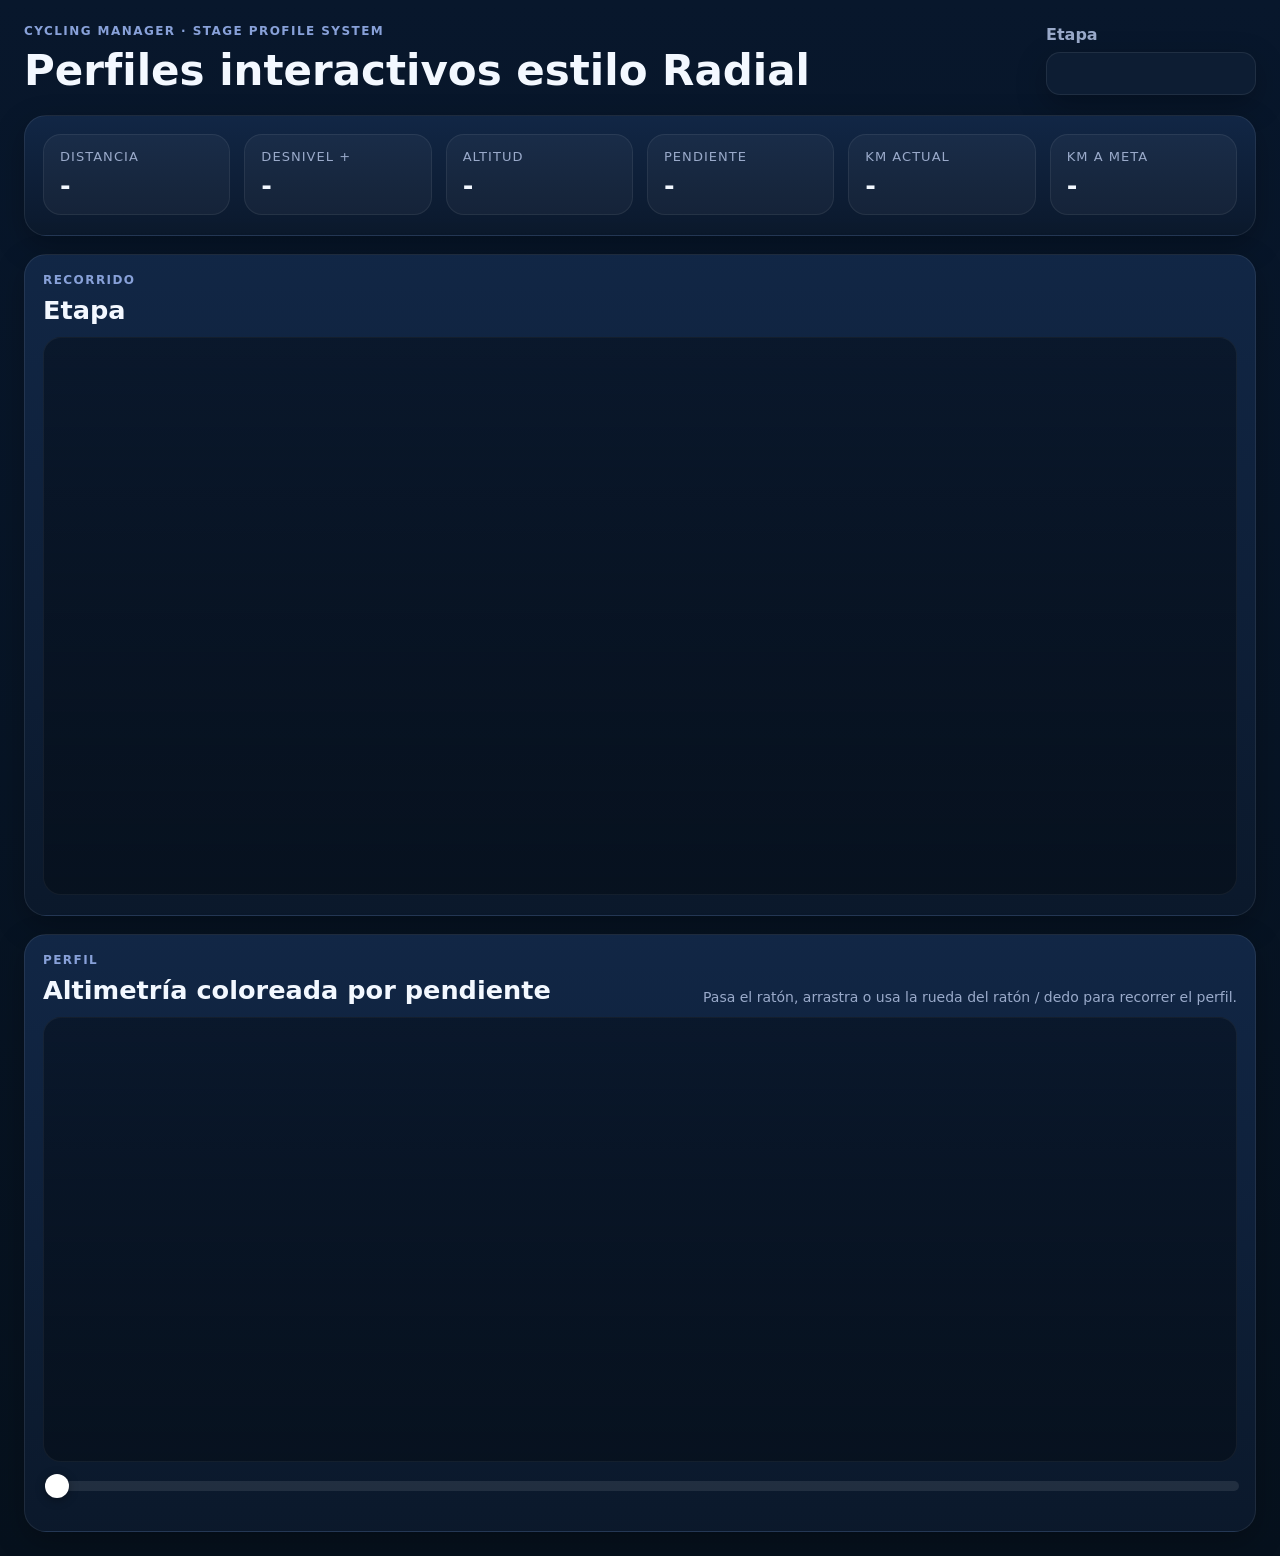
==== index.html @ c72d8c19 "v0.1" ====
<!DOCTYPE html>
<html lang="es">
<head>
  <meta charset="UTF-8" />
  <meta name="viewport" content="width=device-width, initial-scale=1.0" />
  <title>Cycling Stage Profiles</title>
  <link rel="stylesheet" href="./styles.css" />
</head>
<body>
  <div class="app-shell">
    <header class="topbar">
      <div>
        <p class="eyebrow">Cycling Manager · Stage Profile System</p>
        <h1>Perfiles interactivos estilo Radial</h1>
      </div>
      <div class="topbar-controls">
        <label class="field">
          <span>Etapa</span>
          <select id="stageSelect"></select>
        </label>
      </div>
    </header>

    <main class="layout">
      <section class="panel panel-summary">
        <div class="metrics-grid">
          <article class="metric-card">
            <span class="metric-label">Distancia</span>
            <strong id="metricDistance">-</strong>
          </article>
          <article class="metric-card">
            <span class="metric-label">Desnivel +</span>
            <strong id="metricAscent">-</strong>
          </article>
          <article class="metric-card">
            <span class="metric-label">Altitud</span>
            <strong id="metricElevation">-</strong>
          </article>
          <article class="metric-card">
            <span class="metric-label">Pendiente</span>
            <strong id="metricGrade">-</strong>
          </article>
          <article class="metric-card">
            <span class="metric-label">Km actual</span>
            <strong id="metricKm">-</strong>
          </article>
          <article class="metric-card">
            <span class="metric-label">Km a meta</span>
            <strong id="metricToGo">-</strong>
          </article>
        </div>
      </section>

      <section class="panel panel-map">
        <div class="panel-head">
          <div>
            <p class="eyebrow">Recorrido</p>
            <h2 id="routeTitle">Etapa</h2>
          </div>
          <div class="small-note" id="routeSummary"></div>
        </div>
        <canvas id="routeCanvas" width="900" height="420"></canvas>
      </section>

      <section class="panel panel-profile">
        <div class="panel-head">
          <div>
            <p class="eyebrow">Perfil</p>
            <h2>Altimetría coloreada por pendiente</h2>
          </div>
          <div class="small-note">Pasa el ratón, arrastra o usa la rueda del ratón / dedo para recorrer el perfil.</div>
        </div>
        <div class="profile-wrap">
          <canvas id="profileCanvas" width="1400" height="520"></canvas>
          <div id="profileTooltip" class="tooltip hidden"></div>
        </div>
        <div class="scrubber-wrap">
          <input id="distanceSlider" type="range" min="0" max="100" value="0" step="1" />
        </div>
        <div class="legend" id="gradeLegend"></div>
      </section>
    </main>
  </div>

  <script type="module" src="./js/app.js"></script>
</body>
</html>
---- styles.css ----
:root {
  --bg: #071525;
  --panel: #0d1d33;
  --panel-2: #122847;
  --border: rgba(255,255,255,0.08);
  --text: #f3f8ff;
  --muted: #9aaaca;
  --accent: #5d77ff;
  --shadow: 0 10px 30px rgba(0,0,0,0.25);
}

* { box-sizing: border-box; }
html, body { margin: 0; min-height: 100%; background: linear-gradient(180deg, #08172c 0%, #06111d 100%); color: var(--text); font-family: Inter, ui-sans-serif, system-ui, -apple-system, BlinkMacSystemFont, "Segoe UI", sans-serif; }
body { padding: 24px; }

.app-shell { max-width: 1480px; margin: 0 auto; }
.topbar {
  display: flex; align-items: flex-end; justify-content: space-between; gap: 24px; margin-bottom: 20px;
}
.eyebrow { margin: 0 0 8px 0; color: #88a1d9; text-transform: uppercase; letter-spacing: 0.12em; font-size: 12px; font-weight: 700; }
h1, h2 { margin: 0; }
h1 { font-size: clamp(28px, 4vw, 42px); }
h2 { font-size: clamp(20px, 2vw, 26px); }

.field { display: grid; gap: 8px; color: var(--muted); font-weight: 600; }
select {
  appearance: none; border: 1px solid var(--border); background: var(--panel); color: var(--text);
  min-width: 210px; border-radius: 14px; padding: 12px 14px; font-size: 15px; box-shadow: var(--shadow);
}

.layout { display: grid; gap: 18px; }
.panel {
  background: linear-gradient(180deg, rgba(18,40,71,0.96), rgba(11,25,44,0.98));
  border: 1px solid var(--border); border-radius: 22px; padding: 18px 18px 20px; box-shadow: var(--shadow);
}
.panel-head { display: flex; justify-content: space-between; align-items: flex-end; gap: 16px; margin-bottom: 12px; }
.small-note { color: var(--muted); font-size: 14px; }

.metrics-grid {
  display: grid; gap: 14px; grid-template-columns: repeat(6, minmax(0, 1fr));
}
.metric-card {
  background: rgba(255,255,255,0.04); border: 1px solid rgba(255,255,255,0.07); border-radius: 18px;
  padding: 14px 16px; display: grid; gap: 6px;
}
.metric-label { color: var(--muted); font-size: 13px; text-transform: uppercase; letter-spacing: 0.08em; }
.metric-card strong { font-size: clamp(22px, 2vw, 28px); }

.panel-map canvas, .panel-profile canvas {
  width: 100%; display: block; border-radius: 18px; background: linear-gradient(180deg, rgba(5,14,26,0.55), rgba(7,17,30,0.88));
  border: 1px solid rgba(255,255,255,0.05);
}
.profile-wrap { position: relative; }
.tooltip {
  position: absolute; pointer-events: none; min-width: 170px; max-width: 220px; padding: 10px 12px;
  background: rgba(3,10,18,0.92); color: white; border: 1px solid rgba(255,255,255,0.1); border-radius: 12px;
  box-shadow: 0 8px 20px rgba(0,0,0,0.25); font-size: 13px; line-height: 1.45;
  transform: translate(14px, -110%);
}
.tooltip.hidden { display: none; }
.tooltip .row { display: flex; justify-content: space-between; gap: 16px; }
.tooltip strong { font-size: 14px; }

.scrubber-wrap { padding-top: 14px; }
input[type="range"] {
  width: 100%; appearance: none; height: 10px; background: rgba(255,255,255,0.09); border-radius: 999px; outline: none;
}
input[type="range"]::-webkit-slider-thumb {
  appearance: none; width: 24px; height: 24px; border-radius: 50%; background: #ffffff; box-shadow: 0 2px 10px rgba(0,0,0,0.35); cursor: pointer;
}
input[type="range"]::-moz-range-thumb {
  width: 24px; height: 24px; border-radius: 50%; background: #ffffff; border: none; box-shadow: 0 2px 10px rgba(0,0,0,0.35); cursor: pointer;
}
.legend { display: flex; flex-wrap: wrap; gap: 10px; margin-top: 16px; }
.legend-item {
  display: inline-flex; align-items: center; gap: 8px; padding: 7px 10px; border-radius: 999px; background: rgba(255,255,255,0.04); border: 1px solid rgba(255,255,255,0.06);
  color: var(--muted); font-size: 13px;
}
.legend-swatch { width: 16px; height: 16px; border-radius: 999px; }

@media (max-width: 1100px) {
  .metrics-grid { grid-template-columns: repeat(3, minmax(0, 1fr)); }
}
@media (max-width: 780px) {
  body { padding: 12px; }
  .topbar, .panel-head { flex-direction: column; align-items: flex-start; }
  .metrics-grid { grid-template-columns: repeat(2, minmax(0, 1fr)); }
}
@media (max-width: 520px) {
  .metrics-grid { grid-template-columns: 1fr; }
}
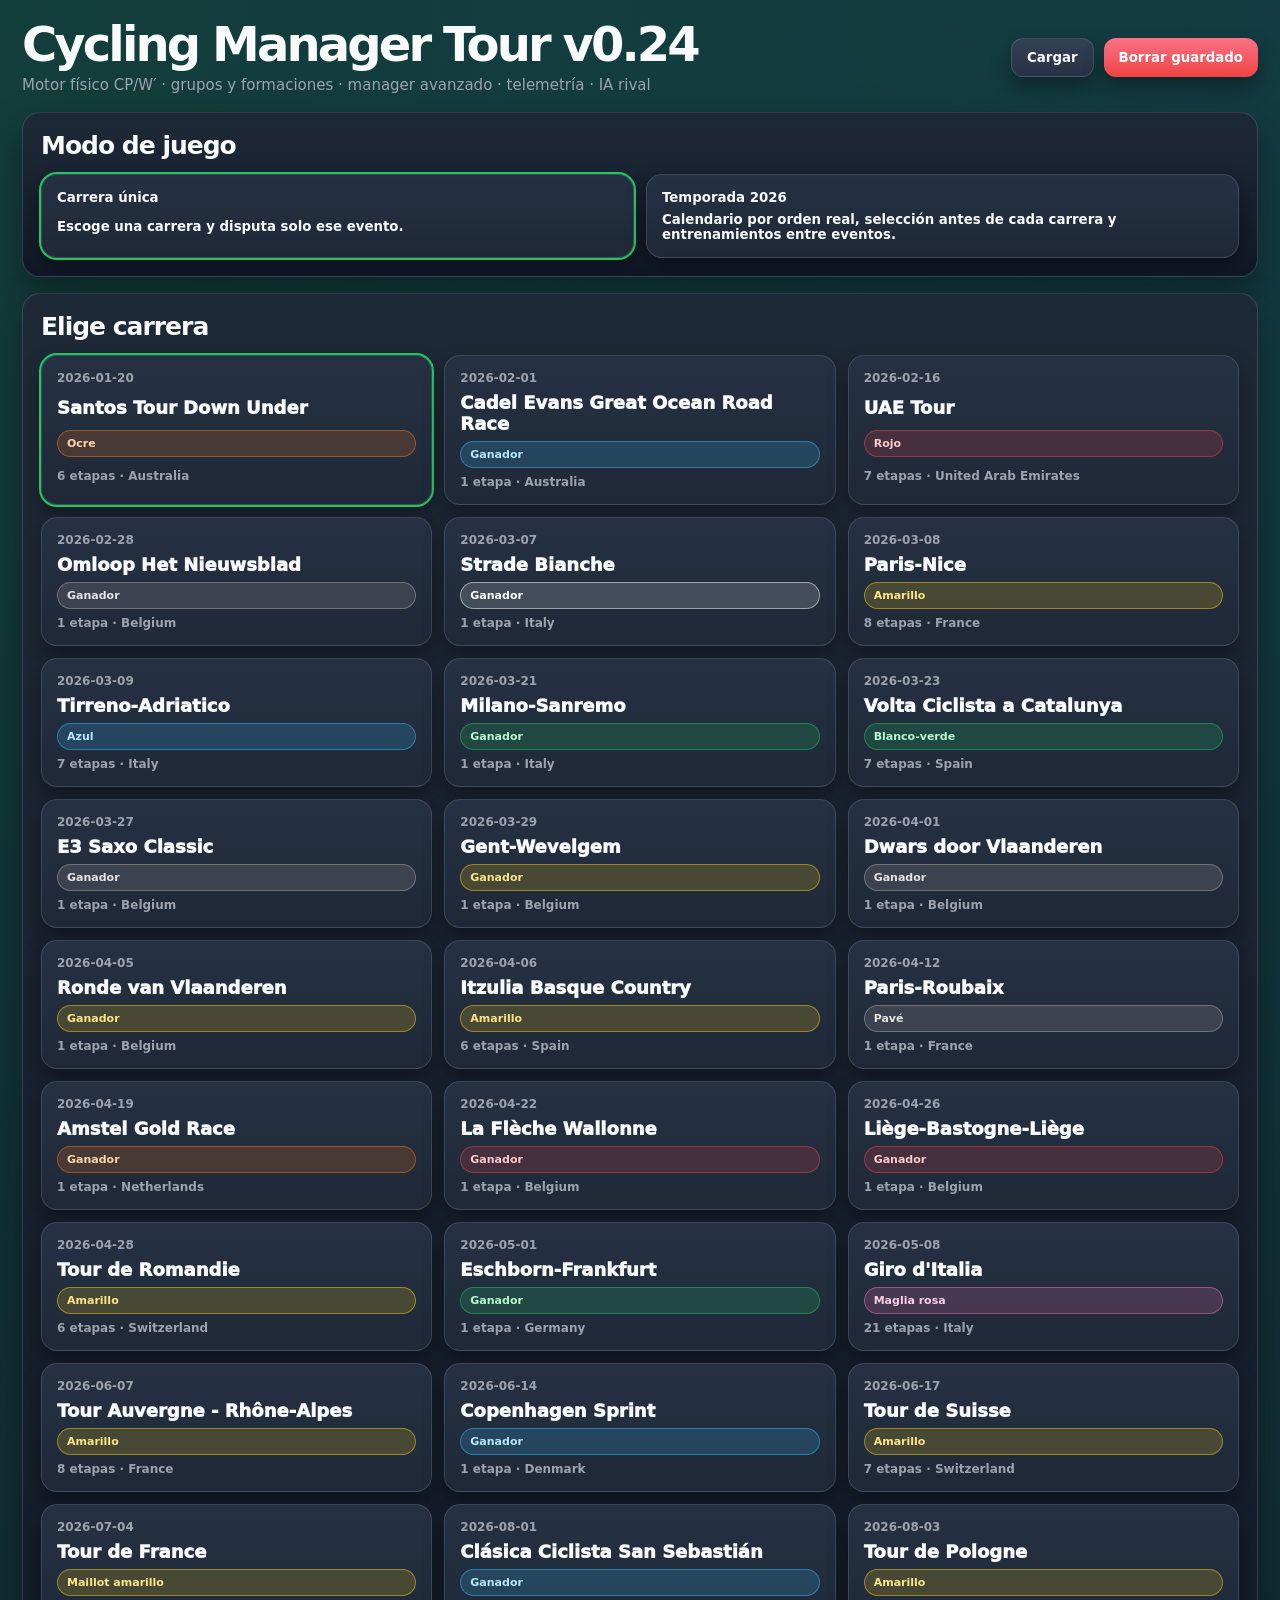
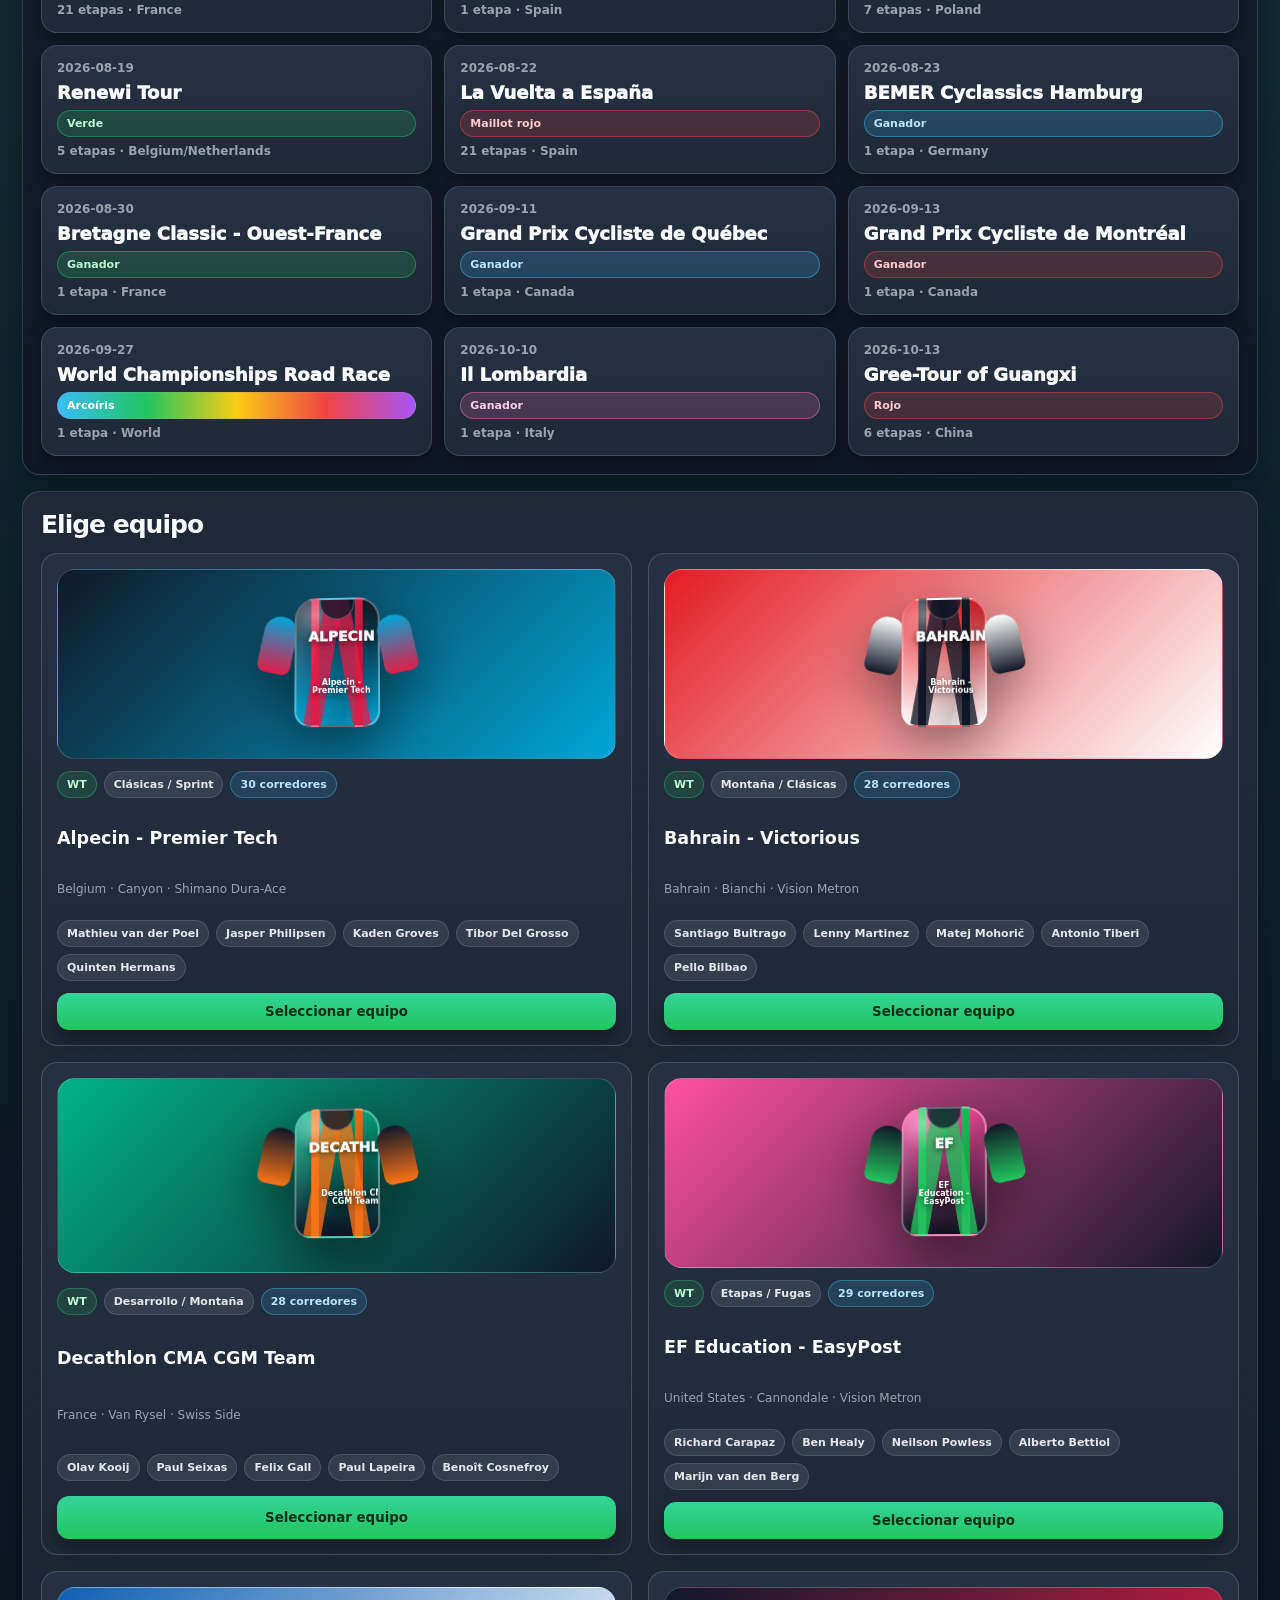
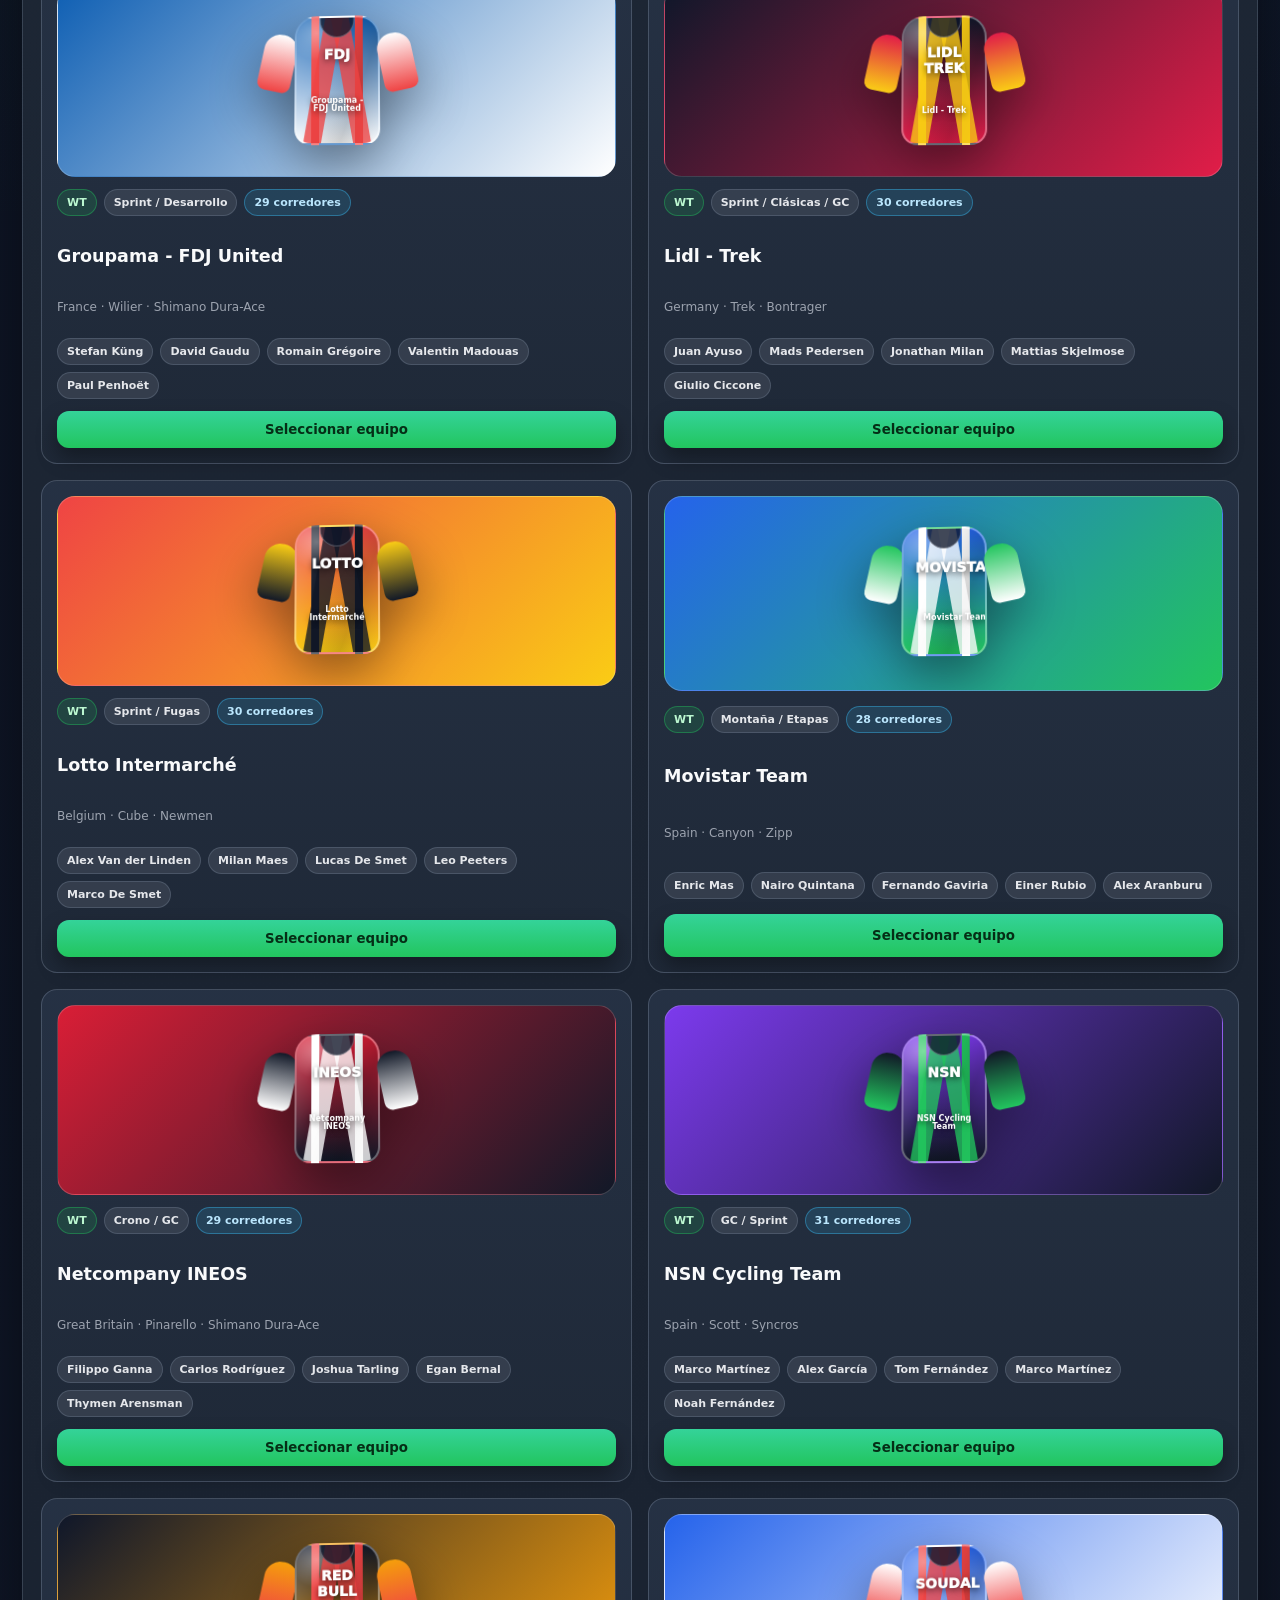
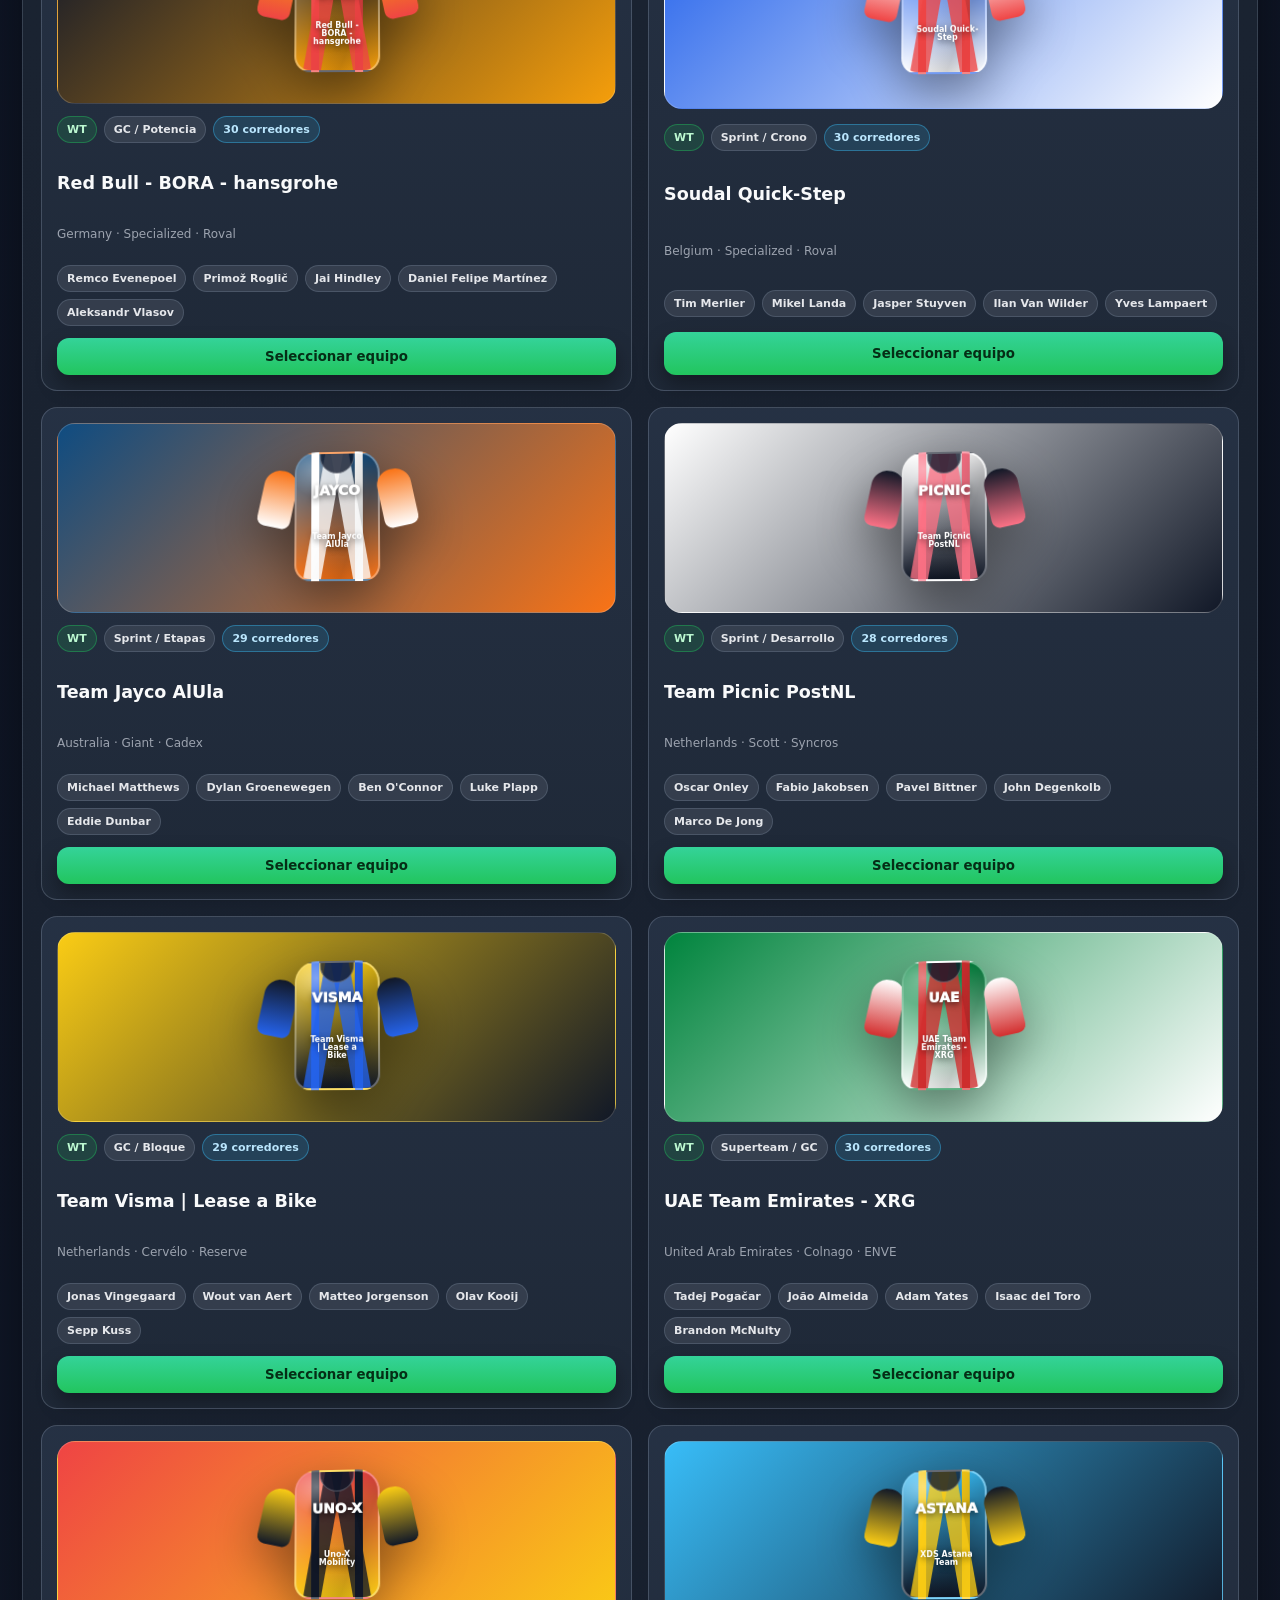
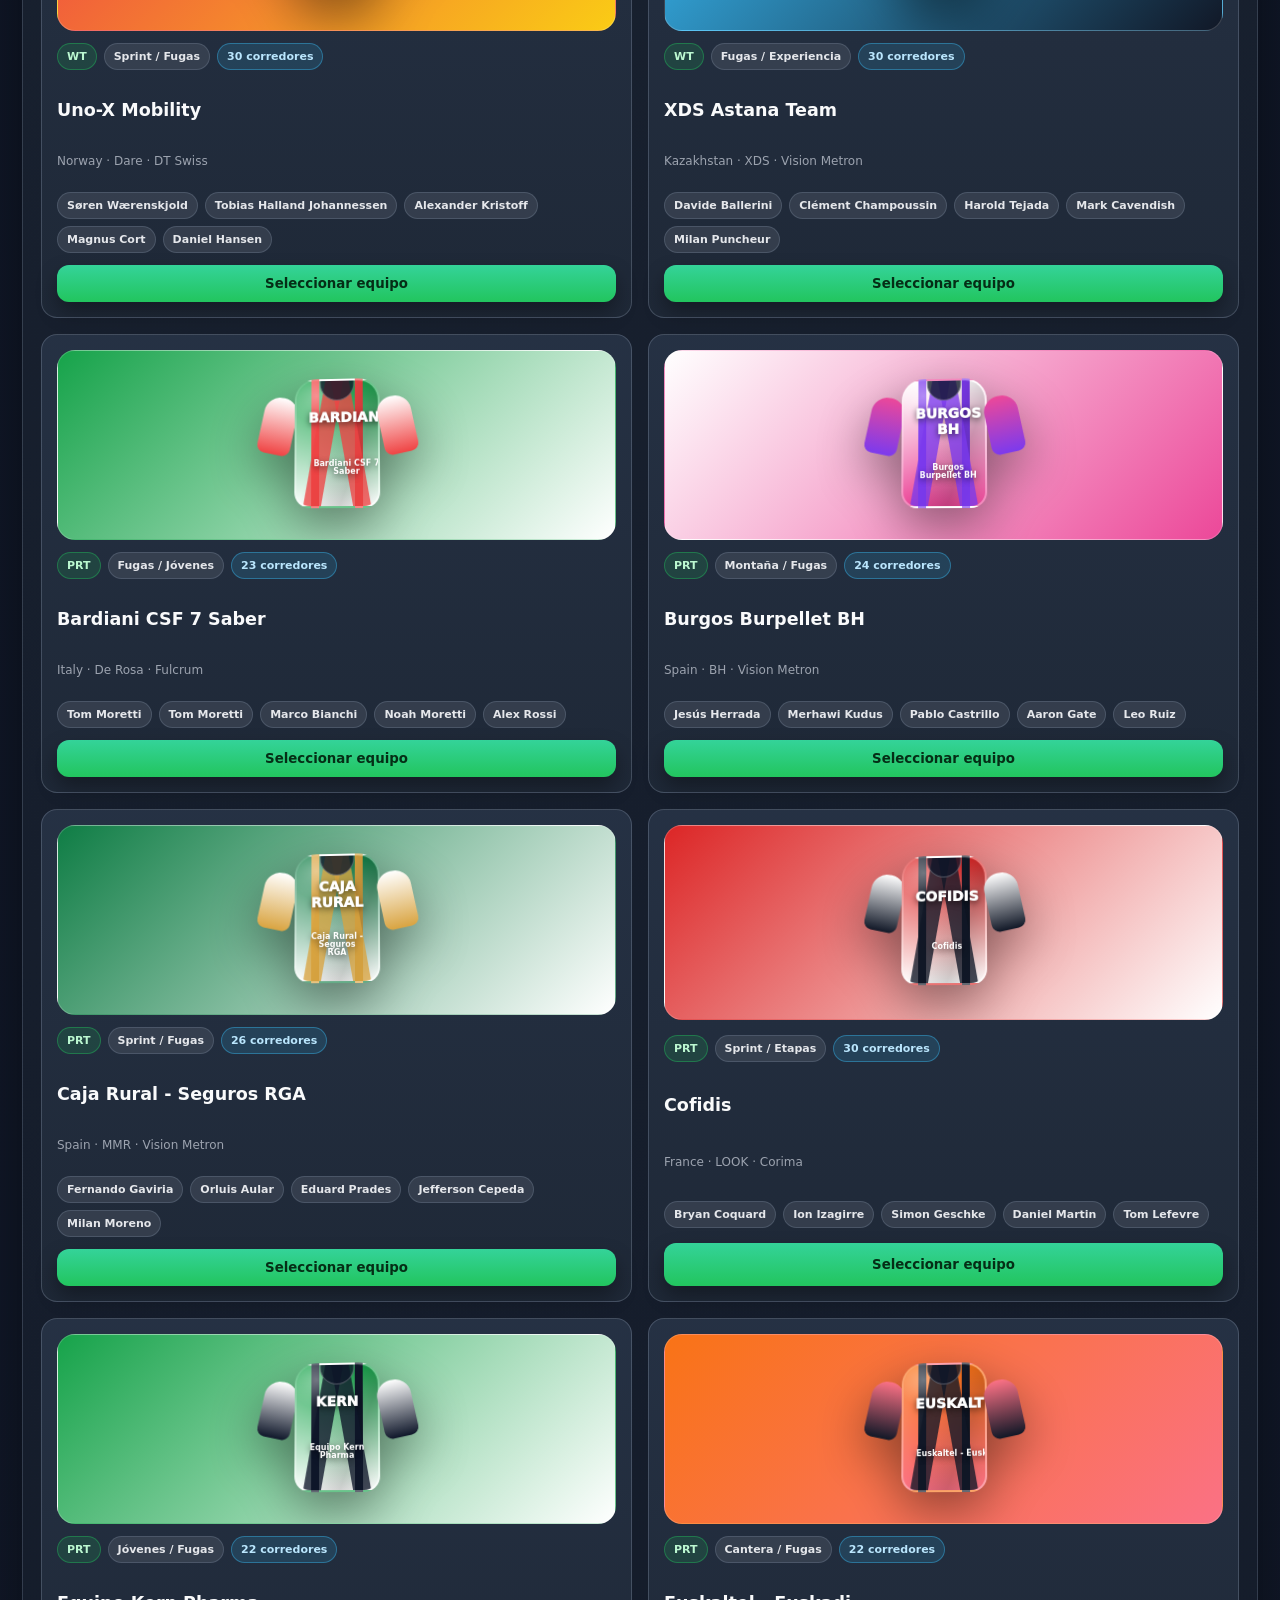
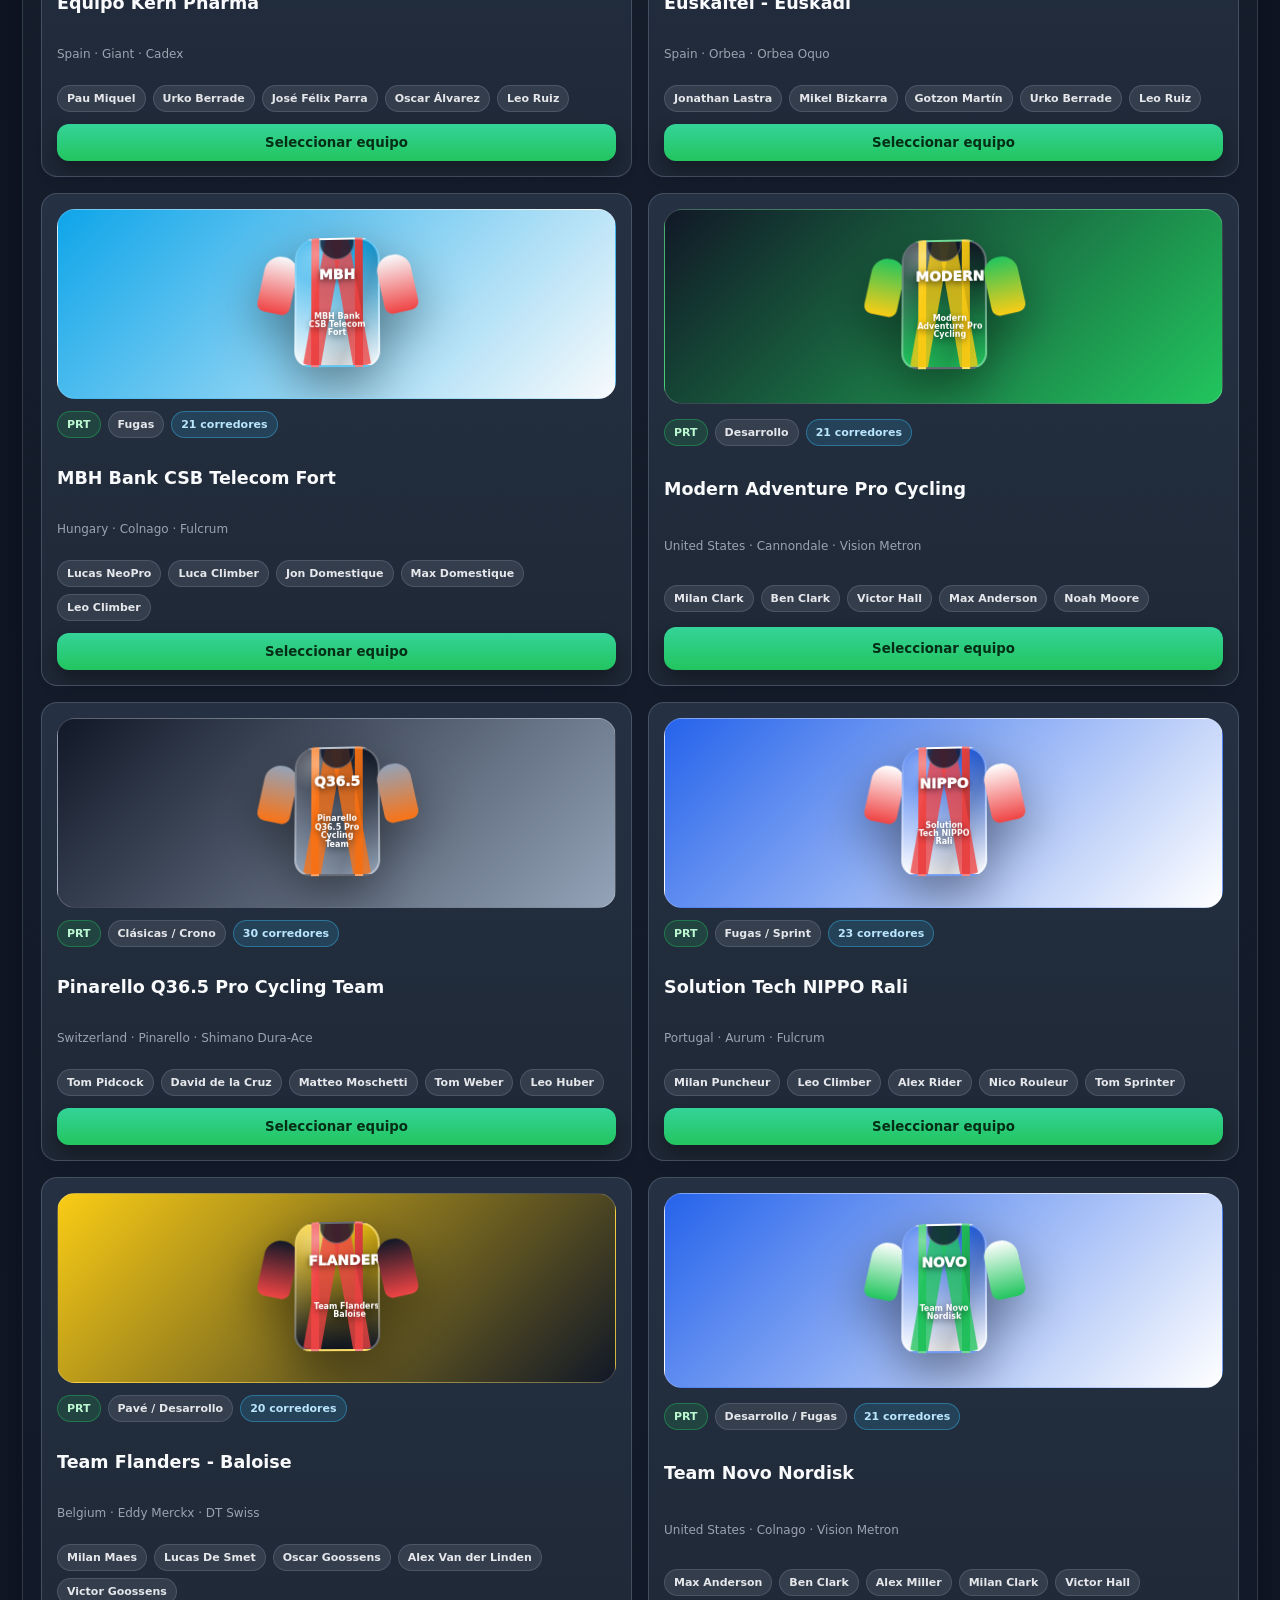
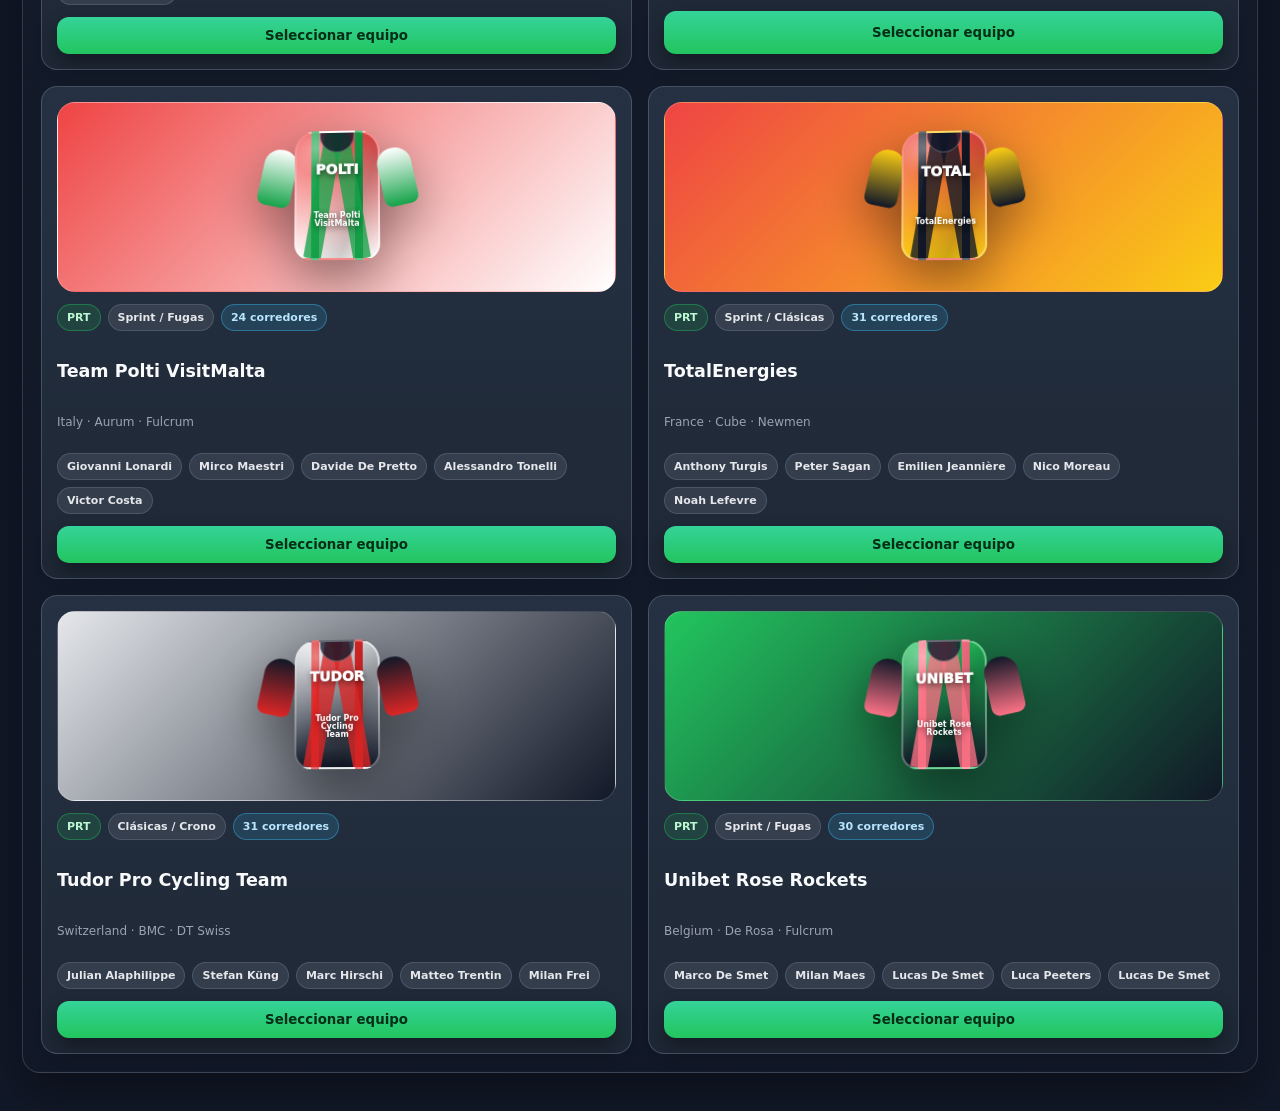
==== commit 065a3f96: "v.024" ====
--- a/index.html
+++ b/index.html
@@ -3,85 +3,26 @@
 <head>
   <meta charset="UTF-8" />
   <meta name="viewport" content="width=device-width, initial-scale=1.0" />
-  <title>Cycling Stage Profiles</title>
-  <link rel="stylesheet" href="./styles.css" />
+  <meta name="theme-color" content="#0b1120" />
+  <title>Cycling Manager Tour v0.24 · GPX Real</title>
+  <link rel="stylesheet" href="styles.css" />
+  <link rel="stylesheet" href="v024.css" />
+  <link rel="stylesheet" href="gpx.css" />
 </head>
 <body>
-  <div class="app-shell">
-    <header class="topbar">
-      <div>
-        <p class="eyebrow">Cycling Manager · Stage Profile System</p>
-        <h1>Perfiles interactivos estilo Radial</h1>
-      </div>
-      <div class="topbar-controls">
-        <label class="field">
-          <span>Etapa</span>
-          <select id="stageSelect"></select>
-        </label>
-      </div>
-    </header>
+  <div id="app"></div>
 
-    <main class="layout">
-      <section class="panel panel-summary">
-        <div class="metrics-grid">
-          <article class="metric-card">
-            <span class="metric-label">Distancia</span>
-            <strong id="metricDistance">-</strong>
-          </article>
-          <article class="metric-card">
-            <span class="metric-label">Desnivel +</span>
-            <strong id="metricAscent">-</strong>
-          </article>
-          <article class="metric-card">
-            <span class="metric-label">Altitud</span>
-            <strong id="metricElevation">-</strong>
-          </article>
-          <article class="metric-card">
-            <span class="metric-label">Pendiente</span>
-            <strong id="metricGrade">-</strong>
-          </article>
-          <article class="metric-card">
-            <span class="metric-label">Km actual</span>
-            <strong id="metricKm">-</strong>
-          </article>
-          <article class="metric-card">
-            <span class="metric-label">Km a meta</span>
-            <strong id="metricToGo">-</strong>
-          </article>
-        </div>
-      </section>
+  <script src="data.js"></script>
+  <script src="v024-data.js"></script>
 
-      <section class="panel panel-map">
-        <div class="panel-head">
-          <div>
-            <p class="eyebrow">Recorrido</p>
-            <h2 id="routeTitle">Etapa</h2>
-          </div>
-          <div class="small-note" id="routeSummary"></div>
-        </div>
-        <canvas id="routeCanvas" width="900" height="420"></canvas>
-      </section>
+  <!-- GPX data and route/elevation engine must load before game.js -->
+  <script src="gpx-stage-data.js"></script>
+  <script src="gpx-engine.js"></script>
 
-      <section class="panel panel-profile">
-        <div class="panel-head">
-          <div>
-            <p class="eyebrow">Perfil</p>
-            <h2>Altimetría coloreada por pendiente</h2>
-          </div>
-          <div class="small-note">Pasa el ratón, arrastra o usa la rueda del ratón / dedo para recorrer el perfil.</div>
-        </div>
-        <div class="profile-wrap">
-          <canvas id="profileCanvas" width="1400" height="520"></canvas>
-          <div id="profileTooltip" class="tooltip hidden"></div>
-        </div>
-        <div class="scrubber-wrap">
-          <input id="distanceSlider" type="range" min="0" max="100" value="0" step="1" />
-        </div>
-        <div class="legend" id="gradeLegend"></div>
-      </section>
-    </main>
-  </div>
+  <script src="game.js"></script>
+  <script src="v024-expansion.js"></script>
 
-  <script type="module" src="./js/app.js"></script>
+  <!-- Runtime hooks: 250 m physics + interactive profile/route -->
+  <script src="gpx-integration.js"></script>
 </body>
 </html>
--- a/styles.css
+++ b/styles.css
@@ -1,91 +1,23 @@
-:root {
-  --bg: #071525;
-  --panel: #0d1d33;
-  --panel-2: #122847;
-  --border: rgba(255,255,255,0.08);
-  --text: #f3f8ff;
-  --muted: #9aaaca;
-  --accent: #5d77ff;
-  --shadow: 0 10px 30px rgba(0,0,0,0.25);
-}
+/* ============================================================
+   CYCLING MANAGER TOUR v0.19
+   styles.css
+   ============================================================ */
+:root{--bg:#0b1120;--panel:#1f2937;--panel2:#263244;--panel3:#334155;--text:#f9fafb;--muted:#9ca3af;--border:rgba(148,163,184,.24);--green:#22c55e;--blue:#38bdf8;--red:#ef4444;--orange:#f59e0b;--yellow:#facc15;--pink:#f472b6;--shadow:rgba(0,0,0,.34);--radius:18px}
+*{box-sizing:border-box}body{margin:0;font-family:Inter,system-ui,-apple-system,BlinkMacSystemFont,"Segoe UI",sans-serif;color:var(--text);background:radial-gradient(circle at top left,rgba(34,197,94,.18),transparent 32%),radial-gradient(circle at top right,rgba(56,189,248,.14),transparent 32%),linear-gradient(180deg,#0b1120,#111827);font-size:15px}#app{width:min(100%,1780px);margin:0 auto;padding:22px}button,select,input{font-family:inherit}button{border:0;border-radius:12px;padding:11px 15px;background:linear-gradient(180deg,#34d399,var(--green));color:#052e16;font-weight:900;cursor:pointer;box-shadow:0 10px 20px var(--shadow)}button:hover{filter:brightness(1.07);transform:translateY(-1px)}button.secondary,.tab{background:linear-gradient(180deg,var(--panel3),#273244);color:var(--text);border:1px solid var(--border)}button.danger{background:linear-gradient(180deg,#fb7185,var(--red));color:#fff}select{width:100%;padding:10px;border-radius:12px;background:#0f172a;color:var(--text);border:1px solid var(--border);font-weight:800}input[type=range]{width:100%;accent-color:var(--green)}.header{display:flex;justify-content:space-between;gap:16px;align-items:center;margin-bottom:18px}.header h1{margin:0;font-size:clamp(30px,4vw,48px);letter-spacing:-.06em;line-height:.95}.header p{margin:8px 0 0;color:var(--muted)}.top-actions{display:flex;flex-wrap:wrap;gap:10px;justify-content:flex-end}.panel{background:linear-gradient(180deg,rgba(31,41,55,.98),rgba(17,24,39,.98));border:1px solid var(--border);border-radius:var(--radius);padding:18px;box-shadow:0 18px 38px var(--shadow);overflow-x:auto;margin-bottom:16px}.panel h2{margin:0 0 14px;font-size:25px;letter-spacing:-.04em}.panel h3{margin:18px 0 10px}.grid{display:grid;gap:16px}.grid.teams{grid-template-columns:repeat(2,minmax(0,1fr))}.grid.director{grid-template-columns:minmax(0,1.15fr) minmax(440px,.85fr)}.grid.two,.grid.live-grid{grid-template-columns:minmax(0,1fr) minmax(380px,.75fr)}.muted{color:var(--muted)}.small{font-size:12px}.badge-row,.chip-row,.preset-row{display:flex;gap:7px;flex-wrap:wrap;align-items:center}.badge,.chip{display:inline-flex;align-items:center;padding:6px 9px;border-radius:999px;background:rgba(75,85,99,.48);border:1px solid var(--border);color:#e5e7eb;font-size:11px;font-weight:900}.badge.green{background:rgba(34,197,94,.15);color:#bbf7d0;border-color:rgba(34,197,94,.4)}.badge.blue{background:rgba(56,189,248,.15);color:#bae6fd;border-color:rgba(56,189,248,.4)}.badge.orange{background:rgba(245,158,11,.15);color:#fde68a;border-color:rgba(245,158,11,.4)}.badge.red{background:rgba(239,68,68,.15);color:#fecaca;border-color:rgba(239,68,68,.4)}.jersey-yellow{background:rgba(250,204,21,.18)!important;color:#fde68a!important;border-color:rgba(250,204,21,.48)!important}.jersey-pink{background:rgba(244,114,182,.18)!important;color:#fbcfe8!important;border-color:rgba(244,114,182,.48)!important}.jersey-red{background:rgba(239,68,68,.18)!important;color:#fecaca!important;border-color:rgba(239,68,68,.48)!important}.jersey-green{background:rgba(34,197,94,.18)!important;color:#bbf7d0!important;border-color:rgba(34,197,94,.48)!important}.jersey-blue{background:rgba(56,189,248,.18)!important;color:#bae6fd!important;border-color:rgba(56,189,248,.48)!important}.jersey-white{background:rgba(255,255,255,.16)!important;color:#fff!important;border-color:rgba(255,255,255,.48)!important}.jersey-cobbles{background:rgba(168,162,158,.2)!important;color:#e7e5e4!important;border-color:rgba(168,162,158,.5)!important}.jersey-orange{background:rgba(249,115,22,.18)!important;color:#fed7aa!important;border-color:rgba(249,115,22,.48)!important}.jersey-rainbow{background:linear-gradient(90deg,#38bdf8,#22c55e,#facc15,#ef4444,#a855f7)!important;color:#fff!important}.jersey-polka{background:radial-gradient(circle at 20% 30%,#ef4444 0 10%,transparent 11%),radial-gradient(circle at 70% 45%,#ef4444 0 9%,transparent 10%),rgba(255,255,255,.15)!important;color:#fff!important}.mode-grid,.race-grid{display:grid;grid-template-columns:repeat(2,minmax(0,1fr));gap:12px}.race-grid{grid-template-columns:repeat(3,minmax(0,1fr))}.mode-card,.race-card,.team-card,.roster-card,.status-card,.rider-control,.material-card,.role-card,.leader-card,.podium-card,.mini-class,.calendar-card,.nutrition-card,.live-rider-card,.training-card,.weather-panel,.ttt-box{background:linear-gradient(180deg,rgba(38,50,68,.98),rgba(31,41,55,.98));border:1px solid var(--border);border-radius:16px;padding:15px}.mode-card,.race-card,.roster-card,.training-card{display:grid;gap:7px;text-align:left;color:var(--text)}.mode-card.active,.race-card.active,.training-card.active{outline:2px solid var(--green)}.race-date{color:#9ca3af;font-size:12px;font-weight:900}.race-title{font-size:18px;font-weight:950}.team-card{display:grid;gap:12px;border-color:rgba(148,163,184,.3)}.season-calendar{display:grid;grid-template-columns:repeat(4,minmax(0,1fr));gap:10px;max-height:560px;overflow:auto;padding-right:6px}.calendar-card{display:grid;gap:6px}.calendar-card.active{outline:2px solid var(--green)}.jersey-card{min-height:190px;display:grid;place-items:center;border-radius:18px;overflow:hidden;perspective:900px;background:linear-gradient(135deg,var(--team-primary),var(--team-secondary));border:1px solid rgba(255,255,255,.18)}.jersey-3d{width:154px;height:134px;display:grid;grid-template-columns:34px 1fr 34px;align-items:start;filter:drop-shadow(0 18px 25px rgba(0,0,0,.42));transform:rotateX(6deg) rotateY(-7deg);transition:.18s ease}.team-card:hover .jersey-3d{transform:rotateX(3deg) rotateY(5deg) scale(1.025)}.jersey-sleeve{height:58px;margin-top:18px;background:linear-gradient(180deg,var(--team-secondary),var(--team-accent));border-radius:16px 16px 8px 8px}.jersey-sleeve.left{transform:rotate(12deg)}.jersey-sleeve.right{transform:rotate(-12deg)}.jersey-body{position:relative;overflow:hidden;height:130px;display:grid;place-items:center;text-align:center;padding:12px;border-radius:22px 22px 16px 16px;background:linear-gradient(90deg,transparent 0 18%,var(--team-accent) 18% 28%,transparent 28% 72%,var(--team-accent) 72% 82%,transparent 82% 100%),linear-gradient(180deg,var(--team-primary),var(--team-secondary));border:2px solid rgba(255,255,255,.35)}.jersey-body:before{content:"";position:absolute;inset:0;background:radial-gradient(circle at 25% 12%,rgba(255,255,255,.35),transparent 22%),linear-gradient(110deg,rgba(255,255,255,.22),transparent 36%,rgba(0,0,0,.18) 70%,transparent)}.jersey-neck{position:absolute;top:-2px;left:50%;width:35px;height:22px;transform:translateX(-50%);background:rgba(15,23,42,.78);border-radius:0 0 18px 18px;border:1px solid rgba(255,255,255,.28);z-index:4}.stripe{position:absolute;top:0;bottom:0;width:18px;background:var(--team-accent);opacity:.78;z-index:1}.stripe-a{left:18px;transform:skewX(-10deg)}.stripe-b{right:18px;transform:skewX(10deg)}.jersey-body span,.jersey-body small{position:relative;z-index:5;color:#fff;text-shadow:0 2px 6px rgba(0,0,0,.6)}.jersey-body span{font-size:14px;font-weight:950}.jersey-body small{display:block;max-width:90px;font-size:8px;line-height:1.05;font-weight:800}.sticky-panel{position:sticky;top:10px;z-index:20}.roster-summary{display:grid;grid-template-columns:280px 1fr;gap:16px;align-items:center}.roster-grid{display:grid;grid-template-columns:repeat(4,minmax(0,1fr));gap:12px}.roster-card.selected{outline:2px solid var(--green);background:linear-gradient(180deg,rgba(34,197,94,.16),rgba(31,41,55,.98))}.chip.selected{background:rgba(34,197,94,.18);color:#bbf7d0;border-color:rgba(34,197,94,.45)}.mini-stats{display:grid;grid-template-columns:repeat(5,1fr);gap:5px;margin-top:10px}.mini-stats span{background:rgba(15,23,42,.48);border:1px solid var(--border);border-radius:10px;padding:6px;text-align:center;font-size:11px;font-weight:850}.tabs{display:flex;gap:8px;flex-wrap:wrap;margin:16px 0}.tab.active{background:linear-gradient(180deg,#34d399,var(--green));color:#052e16}.actionbar{position:sticky;top:10px;z-index:35;display:flex;justify-content:space-between;align-items:center;gap:14px;margin-bottom:16px;padding:14px;border-radius:18px;border:1px solid rgba(34,197,94,.42);background:rgba(15,23,42,.94);backdrop-filter:blur(14px);box-shadow:0 18px 34px rgba(0,0,0,.38)}.actionbar.live{border-color:rgba(56,189,248,.48)}.actionbar strong{font-size:18px}.actionbar p{margin:4px 0 0;color:var(--muted)}.actionbar-buttons{display:flex;gap:10px;flex-wrap:wrap}.bar{height:8px;margin-top:9px;background:rgba(31,41,55,.9);border-radius:999px;overflow:hidden;border:1px solid var(--border)}.bar div{height:100%;background:linear-gradient(90deg,var(--blue),var(--green))}.weather-panel{display:grid;grid-template-columns:1.2fr repeat(3,1fr);gap:10px;margin-bottom:14px}.weather-panel div{display:grid;gap:2px}.weather-panel span,.weather-panel small{color:var(--muted);font-size:12px}.stage-profile-card{display:grid;gap:12px}.stage-title-row{display:flex;justify-content:space-between;gap:14px;align-items:flex-start}.stage-title-row h2{margin:0}.stage-title-row p{margin:5px 0 0;color:var(--muted)}.profile-svg{background:rgba(15,23,42,.58);border:1px solid var(--border);border-radius:16px;overflow:hidden}.profile-svg svg{width:100%;min-height:280px;display:block}.profile-area{fill:rgba(34,197,94,.12)}.profile-line{fill:none;stroke:#86efac;stroke-width:3;stroke-linecap:round;stroke-linejoin:round}.climb-line{stroke:rgba(250,204,21,.6);stroke-dasharray:4 4}.climb-dot{fill:#ef4444;stroke:#fff;stroke-width:1.5}.svg-label{fill:#f9fafb;font-size:11px;font-weight:900;paint-order:stroke;stroke:rgba(15,23,42,.9);stroke-width:4px}.svg-icon{fill:#e5e7eb;font-size:12px;font-weight:900;paint-order:stroke;stroke:rgba(15,23,42,.9);stroke-width:4px}.group-dot.break{fill:#f97316}.group-dot.attack{fill:#a855f7}.group-dot.fav{fill:#22c55e}.group-dot.peloton{fill:#38bdf8}.group-dot.second{fill:#facc15}.group-dot.dropped{fill:#ef4444}.terrain{height:12px;border-radius:4px;opacity:.9}.terrain.flat{fill:#22c55e;background:#22c55e}.terrain.climb{fill:#f97316;background:#f97316}.terrain.hilly{fill:#f59e0b;background:#f59e0b}.terrain.cobbles{fill:#a8a29e;background:#a8a29e}.terrain.wall{fill:#a855f7;background:#a855f7}.terrain.final{fill:#ef4444;background:#ef4444}.terrain.tt{fill:#38bdf8;background:#38bdf8}.legend{display:flex;flex-wrap:wrap;gap:9px}.legend span{display:inline-flex;align-items:center;gap:6px;color:var(--muted);font-size:12px;font-weight:850}.legend b{width:14px;height:14px;display:inline-block;border-radius:4px}.sector-grid{display:grid;grid-template-columns:repeat(3,minmax(0,1fr));gap:8px}.sector-card,.sector-focus,.advice,.radar{background:rgba(15,23,42,.48);border:1px solid var(--border);border-radius:14px;padding:12px}.sector-card{display:grid;gap:3px}.sector-card span,.sector-card small{color:var(--muted);font-size:12px}.advice{display:grid;grid-template-columns:auto 1fr;gap:12px;margin-top:14px}.advice>span{font-size:32px}.advice strong{font-size:17px}.advice p{margin:4px 0 0;color:#d1d5db}.advice.high{border-color:rgba(239,68,68,.45);background:rgba(239,68,68,.11)}.advice.medium{border-color:rgba(245,158,11,.45);background:rgba(245,158,11,.11)}.advice.low{border-color:rgba(34,197,94,.35);background:rgba(34,197,94,.10)}.tv-lanes{display:grid;gap:9px;margin-top:16px}.lane{display:grid;grid-template-columns:170px 1fr;gap:10px;align-items:center;min-height:48px;padding:10px 12px;border-radius:14px;background:rgba(15,23,42,.52);border:1px solid var(--border);border-left:5px solid rgba(148,163,184,.4)}.lane.break{border-left-color:#f97316}.lane.attack{border-left-color:#a855f7}.lane.fav{border-left-color:#22c55e}.lane.peloton{border-left-color:#38bdf8}.lane.second{border-left-color:#facc15}.lane.dropped{border-left-color:#ef4444}.lane strong{font-size:14px}.lane span{color:var(--muted);font-size:12px}.lane-chips{grid-column:1/-1;display:flex;gap:6px;flex-wrap:wrap}.lane-chips b{display:inline-flex;padding:5px 7px;border-radius:999px;background:rgba(75,85,99,.45);border:1px solid var(--border);font-size:11px}.lane-chips b.mine{background:rgba(34,197,94,.16);color:#bbf7d0;border-color:rgba(34,197,94,.45)}.lane-chips b.rival{background:rgba(239,68,68,.16);color:#fecaca;border-color:rgba(239,68,68,.45)}.quick-grid{display:grid;grid-template-columns:repeat(2,minmax(0,1fr));gap:10px;margin-bottom:14px}.role-card{display:grid;gap:8px}.role-card span{color:var(--muted);font-weight:850}.strategy-list{display:grid;gap:12px;max-height:760px;overflow-y:auto;padding-right:6px}.rider-control.protected,.live-rider-card.protected{border-color:rgba(250,204,21,.62);box-shadow:0 0 0 1px rgba(250,204,21,.15)}.rider-control,.live-rider-card{display:grid;gap:9px}.rider-control h3,.live-rider-card h3{margin:0}.rider-control label,.material-card label,.live-rider-card label,.ttt-box label{color:var(--muted);font-size:11px;font-weight:900;text-transform:uppercase;letter-spacing:.06em}.ttt-box{display:grid;gap:8px;margin:12px 0}.radio-list{display:grid;gap:8px;max-height:420px;overflow-y:auto;padding-right:6px}.radio{background:rgba(15,23,42,.52);border:1px solid var(--border);border-radius:12px;padding:10px}.radio span{display:block;color:var(--blue);font-size:11px;font-weight:900;margin-bottom:4px}.radio p{margin:0;color:#d1d5db;font-size:13px;line-height:1.4}.radar{margin:12px 0}.radar h3{margin:0 0 8px}.radar-row{display:flex;justify-content:space-between;gap:10px;padding:7px 0;border-bottom:1px solid rgba(148,163,184,.13)}.radar-row span{color:#fecaca;font-weight:850}.energy-map{display:grid;grid-template-columns:repeat(4,minmax(0,1fr));gap:8px;margin-bottom:14px}.energy{display:flex;justify-content:space-between;gap:10px;padding:10px;border-radius:13px;border:1px solid var(--border);background:rgba(15,23,42,.48)}.energy.good{border-color:rgba(34,197,94,.45);background:rgba(34,197,94,.12)}.energy.warn{border-color:rgba(245,158,11,.45);background:rgba(245,158,11,.12)}.energy.bad{border-color:rgba(239,68,68,.45);background:rgba(239,68,68,.12)}.live-rider-grid{display:grid;grid-template-columns:repeat(2,minmax(0,1fr));gap:12px}.nutrition-stock{display:grid;grid-template-columns:repeat(3,minmax(0,1fr));gap:10px;margin-top:12px}.nutrition-card{display:grid;gap:4px}.nutrition-card span{color:var(--green);font-weight:900}.nutrition-card small{color:var(--muted)}.nutrition-actions{display:grid;grid-template-columns:repeat(3,minmax(0,1fr));gap:6px}.nutrition-actions button{padding:8px;font-size:11px}.material-grid{display:grid;grid-template-columns:repeat(4,minmax(0,1fr));gap:12px}.material-card{display:grid;gap:10px}.bike-visual{position:relative;height:96px;border-radius:14px;background:radial-gradient(circle at 30% 60%,rgba(56,189,248,.18),transparent 25%),rgba(15,23,42,.48);border:1px solid var(--border);overflow:hidden}.wheel{position:absolute;bottom:18px;width:38px;height:38px;border:5px solid #e5e7eb;border-radius:50%;box-shadow:inset 0 0 0 2px rgba(15,23,42,.9)}.w1{left:34px}.w2{right:34px}.bike-frame{position:absolute;left:54px;right:54px;bottom:38px;height:30px;border-bottom:5px solid var(--green);border-left:5px solid var(--green);border-right:5px solid var(--green);transform:skewX(-18deg)}.leader-strip{display:grid;grid-template-columns:repeat(5,minmax(0,1fr));gap:12px}.leader-card{display:grid;gap:5px}.leader-card span{font-size:11px;font-weight:950;text-transform:uppercase;letter-spacing:.06em}.leader-card small{color:var(--muted)}.classification-scroll{max-height:calc(100vh - 260px);min-height:280px;overflow:auto;border:1px solid var(--border);border-radius:14px;background:rgba(15,23,42,.34)}.mini-scroll{max-height:360px;overflow:auto;border:1px solid rgba(148,163,184,.16);border-radius:12px;background:rgba(15,23,42,.28)}.classification-scroll table{min-width:1050px}.mini-scroll table{min-width:390px}table{width:100%;border-collapse:collapse;font-size:13px}thead th{position:sticky;top:0;z-index:3}th,td{padding:9px 10px;border-bottom:1px solid rgba(75,85,99,.55);text-align:left}th{background:rgba(55,65,81,.98);color:#e5e7eb;font-size:11px;text-transform:uppercase;letter-spacing:.05em}tbody tr:nth-child(even) td{background:rgba(15,23,42,.45)}tr.user-team td{color:#bbf7d0;font-weight:850}tr.race-leader td{font-weight:950}.podium{display:grid;grid-template-columns:repeat(3,minmax(0,1fr));gap:12px}.podium-card h3{margin:8px 0}.training-grid{display:grid;grid-template-columns:repeat(3,minmax(0,1fr));gap:12px}.training-card em{color:#bbf7d0;font-style:normal;font-size:12px}.toast{position:fixed;left:50%;bottom:22px;transform:translateX(-50%);background:rgba(15,23,42,.96);border:1px solid var(--border);color:#fff;border-radius:999px;padding:10px 16px;z-index:999;box-shadow:0 18px 30px rgba(0,0,0,.38);font-weight:850}.classification-scroll::-webkit-scrollbar,.mini-scroll::-webkit-scrollbar,.strategy-list::-webkit-scrollbar,.radio-list::-webkit-scrollbar,.season-calendar::-webkit-scrollbar{width:10px;height:10px}.classification-scroll::-webkit-scrollbar-track,.mini-scroll::-webkit-scrollbar-track,.strategy-list::-webkit-scrollbar-track,.radio-list::-webkit-scrollbar-track,.season-calendar::-webkit-scrollbar-track{background:rgba(15,23,42,.55);border-radius:999px}.classification-scroll::-webkit-scrollbar-thumb,.mini-scroll::-webkit-scrollbar-thumb,.strategy-list::-webkit-scrollbar-thumb,.radio-list::-webkit-scrollbar-thumb,.season-calendar::-webkit-scrollbar-thumb{background:rgba(148,163,184,.45);border-radius:999px}.classification-scroll::-webkit-scrollbar-thumb:hover,.mini-scroll::-webkit-scrollbar-thumb:hover{background:rgba(34,197,94,.55)}@media(max-width:1450px){.grid.director,.grid.two,.grid.live-grid{grid-template-columns:1fr}.roster-grid,.material-grid{grid-template-columns:repeat(3,minmax(0,1fr))}.leader-strip{grid-template-columns:repeat(3,minmax(0,1fr))}.sector-grid{grid-template-columns:repeat(2,minmax(0,1fr))}.weather-panel{grid-template-columns:repeat(2,1fr)}.training-grid{grid-template-columns:repeat(2,1fr)}}@media(max-width:980px){#app{padding:14px}.header{flex-direction:column;align-items:flex-start}.top-actions{justify-content:flex-start}.grid.teams,.race-grid,.mode-grid,.roster-grid,.material-grid,.leader-strip,.quick-grid,.energy-map,.podium,.season-calendar,.nutrition-stock,.live-rider-grid,.training-grid,.weather-panel{grid-template-columns:1fr}.roster-summary{grid-template-columns:1fr}.actionbar{position:static;flex-direction:column;align-items:stretch}.actionbar-buttons{flex-direction:column}.lane{grid-template-columns:1fr}.sector-grid{grid-template-columns:1fr}button{width:100%}.classification-scroll{max-height:70vh}}
 
-* { box-sizing: border-box; }
-html, body { margin: 0; min-height: 100%; background: linear-gradient(180deg, #08172c 0%, #06111d 100%); color: var(--text); font-family: Inter, ui-sans-serif, system-ui, -apple-system, BlinkMacSystemFont, "Segoe UI", sans-serif; }
-body { padding: 24px; }
 
-.app-shell { max-width: 1480px; margin: 0 auto; }
-.topbar {
-  display: flex; align-items: flex-end; justify-content: space-between; gap: 24px; margin-bottom: 20px;
-}
-.eyebrow { margin: 0 0 8px 0; color: #88a1d9; text-transform: uppercase; letter-spacing: 0.12em; font-size: 12px; font-weight: 700; }
-h1, h2 { margin: 0; }
-h1 { font-size: clamp(28px, 4vw, 42px); }
-h2 { font-size: clamp(20px, 2vw, 26px); }
+/* v0.19 profile climb bands */
+.climb-band{fill:rgba(249,115,22,.075);stroke:rgba(249,115,22,.18);stroke-width:1}.climb-band.hard{fill:rgba(239,68,68,.10);stroke:rgba(239,68,68,.24)}.climb-start-line{stroke:rgba(255,255,255,.22);stroke-dasharray:2 5}.small-label{font-size:9px;opacity:.78}
 
-.field { display: grid; gap: 8px; color: var(--muted); font-weight: 600; }
-select {
-  appearance: none; border: 1px solid var(--border); background: var(--panel); color: var(--text);
-  min-width: 210px; border-radius: 14px; padding: 12px 14px; font-size: 15px; box-shadow: var(--shadow);
-}
+/* ============================================================
+   v0.19 Race Director Pro visual layer
+   ============================================================ */
+.actionbar-mini{display:flex;gap:7px;flex-wrap:wrap;margin-top:9px}.control-pill{display:inline-flex;align-items:center;gap:5px;padding:5px 9px;border-radius:999px;background:rgba(75,85,99,.42);border:1px solid var(--border);font-size:11px;font-weight:950;color:#e5e7eb}.control-pill.good{background:rgba(34,197,94,.14);border-color:rgba(34,197,94,.42);color:#bbf7d0}.control-pill.warning{background:rgba(245,158,11,.14);border-color:rgba(245,158,11,.48);color:#fde68a}.control-pill.danger{background:rgba(239,68,68,.14);border-color:rgba(239,68,68,.48);color:#fecaca}.race-control-panel{display:grid;grid-template-columns:220px 1fr;gap:12px;margin:12px 0 14px;padding:14px;border-radius:18px;border:1px solid var(--border);background:rgba(15,23,42,.42)}.race-control-panel.good{border-color:rgba(34,197,94,.42);background:linear-gradient(180deg,rgba(34,197,94,.10),rgba(15,23,42,.42))}.race-control-panel.warning{border-color:rgba(245,158,11,.50);background:linear-gradient(180deg,rgba(245,158,11,.11),rgba(15,23,42,.42))}.race-control-panel.danger{border-color:rgba(239,68,68,.55);background:linear-gradient(180deg,rgba(239,68,68,.13),rgba(15,23,42,.42))}.control-gauge{display:grid;place-items:center;text-align:center;border-radius:16px;background:rgba(15,23,42,.46);border:1px solid rgba(148,163,184,.18);padding:12px}.control-gauge span{font-size:34px}.control-gauge strong{font-size:20px;letter-spacing:-.04em}.control-gauge small{color:var(--muted);font-weight:850;text-transform:uppercase;font-size:10px}.control-data-grid{display:grid;grid-template-columns:repeat(4,minmax(0,1fr));gap:8px}.control-data-grid div{background:rgba(15,23,42,.50);border:1px solid rgba(148,163,184,.18);border-radius:14px;padding:10px;display:grid;gap:4px}.control-data-grid b{font-size:15px;color:#fff}.control-data-grid span{font-size:11px;color:var(--muted);font-weight:850;text-transform:uppercase}.threat-panel{display:grid;grid-template-columns:minmax(0,1fr) 180px;gap:16px;align-items:center;margin-top:14px;padding:14px;border-radius:16px;border:1px solid var(--border);background:rgba(15,23,42,.42)}.threat-panel h2,.recommendation-card h2{margin:0 0 6px}.threat-panel p,.recommendation-card p{margin:0;color:#d1d5db;line-height:1.4}.threat-panel.good{border-color:rgba(34,197,94,.38)}.threat-panel.warning{border-color:rgba(245,158,11,.50)}.threat-panel.danger{border-color:rgba(239,68,68,.55)}.threat-meter{height:14px;border-radius:999px;background:rgba(15,23,42,.7);overflow:hidden;border:1px solid rgba(148,163,184,.20)}.threat-meter div{height:100%;background:linear-gradient(90deg,#22c55e,#facc15,#ef4444);border-radius:999px}.recommendation-card{display:flex;justify-content:space-between;align-items:center;gap:14px;margin-top:14px;padding:14px;border-radius:16px;border:1px solid rgba(56,189,248,.36);background:linear-gradient(180deg,rgba(56,189,248,.10),rgba(15,23,42,.42))}.tv-lanes.pro{gap:10px}.lane.chase{border-left-color:#14b8a6}.lane.bus{border-left-color:#fb923c}.group-metrics{grid-column:1/-1;display:flex;gap:7px;flex-wrap:wrap}.group-metrics i{font-style:normal;font-size:10px;padding:4px 7px;border-radius:999px;background:rgba(15,23,42,.55);border:1px solid rgba(148,163,184,.18);color:#cbd5e1}.tv-lanes.chrono .lane{border-left-color:#38bdf8}.race-control-panel+.stage-profile-card{margin-top:4px}.lane.preview{opacity:.9}@media(max-width:980px){.race-control-panel,.threat-panel{grid-template-columns:1fr}.control-data-grid{grid-template-columns:1fr 1fr}.recommendation-card{flex-direction:column;align-items:stretch}}
 
-.layout { display: grid; gap: 18px; }
-.panel {
-  background: linear-gradient(180deg, rgba(18,40,71,0.96), rgba(11,25,44,0.98));
-  border: 1px solid var(--border); border-radius: 22px; padding: 18px 18px 20px; box-shadow: var(--shadow);
-}
-.panel-head { display: flex; justify-content: space-between; align-items: flex-end; gap: 16px; margin-bottom: 12px; }
-.small-note { color: var(--muted); font-size: 14px; }
 
-.metrics-grid {
-  display: grid; gap: 14px; grid-template-columns: repeat(6, minmax(0, 1fr));
-}
-.metric-card {
-  background: rgba(255,255,255,0.04); border: 1px solid rgba(255,255,255,0.07); border-radius: 18px;
-  padding: 14px 16px; display: grid; gap: 6px;
-}
-.metric-label { color: var(--muted); font-size: 13px; text-transform: uppercase; letter-spacing: 0.08em; }
-.metric-card strong { font-size: clamp(22px, 2vw, 28px); }
-
-.panel-map canvas, .panel-profile canvas {
-  width: 100%; display: block; border-radius: 18px; background: linear-gradient(180deg, rgba(5,14,26,0.55), rgba(7,17,30,0.88));
-  border: 1px solid rgba(255,255,255,0.05);
-}
-.profile-wrap { position: relative; }
-.tooltip {
-  position: absolute; pointer-events: none; min-width: 170px; max-width: 220px; padding: 10px 12px;
-  background: rgba(3,10,18,0.92); color: white; border: 1px solid rgba(255,255,255,0.1); border-radius: 12px;
-  box-shadow: 0 8px 20px rgba(0,0,0,0.25); font-size: 13px; line-height: 1.45;
-  transform: translate(14px, -110%);
-}
-.tooltip.hidden { display: none; }
-.tooltip .row { display: flex; justify-content: space-between; gap: 16px; }
-.tooltip strong { font-size: 14px; }
-
-.scrubber-wrap { padding-top: 14px; }
-input[type="range"] {
-  width: 100%; appearance: none; height: 10px; background: rgba(255,255,255,0.09); border-radius: 999px; outline: none;
-}
-input[type="range"]::-webkit-slider-thumb {
-  appearance: none; width: 24px; height: 24px; border-radius: 50%; background: #ffffff; box-shadow: 0 2px 10px rgba(0,0,0,0.35); cursor: pointer;
-}
-input[type="range"]::-moz-range-thumb {
-  width: 24px; height: 24px; border-radius: 50%; background: #ffffff; border: none; box-shadow: 0 2px 10px rgba(0,0,0,0.35); cursor: pointer;
-}
-.legend { display: flex; flex-wrap: wrap; gap: 10px; margin-top: 16px; }
-.legend-item {
-  display: inline-flex; align-items: center; gap: 8px; padding: 7px 10px; border-radius: 999px; background: rgba(255,255,255,0.04); border: 1px solid rgba(255,255,255,0.06);
-  color: var(--muted); font-size: 13px;
-}
-.legend-swatch { width: 16px; height: 16px; border-radius: 999px; }
-
-@media (max-width: 1100px) {
-  .metrics-grid { grid-template-columns: repeat(3, minmax(0, 1fr)); }
-}
-@media (max-width: 780px) {
-  body { padding: 12px; }
-  .topbar, .panel-head { flex-direction: column; align-items: flex-start; }
-  .metrics-grid { grid-template-columns: repeat(2, minmax(0, 1fr)); }
-}
-@media (max-width: 520px) {
-  .metrics-grid { grid-template-columns: 1fr; }
-}
+/* ============================================================
+   v0.19 Manager Expansion UI
+   ============================================================ */
+.manager-strip{display:grid;grid-template-columns:repeat(4,minmax(0,1fr));gap:10px;margin:0 0 14px}.manager-kpi{padding:12px;border:1px solid var(--border);border-radius:14px;background:linear-gradient(180deg,rgba(38,50,68,.96),rgba(15,23,42,.96));display:grid;gap:3px}.manager-kpi span{font-size:11px;text-transform:uppercase;color:var(--muted);font-weight:950}.manager-kpi strong{font-size:19px}.manager-kpi.good{border-color:rgba(34,197,94,.55)}.manager-kpi.warn{border-color:rgba(245,158,11,.55)}.manager-kpi.bad{border-color:rgba(239,68,68,.55)}
+.objective-grid,.form-grid,.staff-grid,.market-list,.effect-grid{display:grid;grid-template-columns:repeat(2,minmax(0,1fr));gap:12px}.objective-card,.form-card,.staff-card,.market-card,.objective-mini,.broadcast-script,.broadcast-overlay,.tv-hero,.tv-ticker{background:linear-gradient(180deg,rgba(38,50,68,.98),rgba(15,23,42,.98));border:1px solid var(--border);border-radius:16px;padding:14px}.objective-card.done{border-color:rgba(34,197,94,.55);background:linear-gradient(180deg,rgba(34,197,94,.14),rgba(15,23,42,.98))}.objective-card.mandatory{border-color:rgba(245,158,11,.55)}.objective-card.failed{border-color:rgba(239,68,68,.55)}.objective-bar{height:9px;border-radius:999px;background:rgba(15,23,42,.8);overflow:hidden;border:1px solid var(--border);margin:10px 0}.objective-bar div{height:100%;background:linear-gradient(90deg,var(--blue),var(--green))}.objective-row{display:flex;align-items:center;justify-content:space-between;border-bottom:1px solid rgba(148,163,184,.16);padding:8px 0;gap:10px}.objective-mini button{margin-top:12px}.form-card.good{border-color:rgba(34,197,94,.55)}.form-card.warn{border-color:rgba(245,158,11,.55)}.form-card.bad{border-color:rgba(239,68,68,.55)}.form-card label{font-size:11px;text-transform:uppercase;color:var(--muted);font-weight:950;margin-top:7px}.staff-card.hired{border-color:rgba(34,197,94,.55);opacity:.92}.staff-card button:disabled{opacity:.55;cursor:not-allowed}.effect-grid div{padding:12px;border-radius:12px;background:rgba(15,23,42,.55);border:1px solid var(--border);display:flex;justify-content:space-between}.market-card.youth{border-color:rgba(56,189,248,.55)}.table-btn{padding:6px 9px;font-size:11px;box-shadow:none}.compact-table{max-height:520px}.tv-screen-panel{background:radial-gradient(circle at top left,rgba(56,189,248,.16),transparent 35%),linear-gradient(180deg,rgba(17,24,39,.98),rgba(3,7,18,.98))}.tv-hero{display:grid;grid-template-columns:1fr 1.5fr;gap:12px;margin-bottom:12px}.tv-live{color:#ef4444;font-weight:950;font-size:12px;letter-spacing:.08em}.tv-scoreboard{display:grid;grid-template-columns:repeat(5,minmax(0,1fr));gap:8px}.tv-scoreboard div{padding:10px;border-radius:12px;background:rgba(15,23,42,.7);border:1px solid var(--border);display:grid;gap:3px}.tv-scoreboard span{font-size:10px;text-transform:uppercase;color:var(--muted);font-weight:950}.tv-scoreboard strong{font-size:14px}.tv-ticker{display:flex;gap:8px;overflow:auto;border-radius:999px;padding:8px;background:rgba(15,23,42,.65);border:1px solid var(--border);margin-bottom:12px}.tv-ticker span{white-space:nowrap;background:rgba(56,189,248,.13);border:1px solid rgba(56,189,248,.3);padding:6px 10px;border-radius:999px;font-size:12px;font-weight:850}.broadcast-script{display:grid;gap:8px;margin-top:12px}.broadcast-line{display:grid;grid-template-columns:120px 1fr;gap:10px;padding:8px;border-bottom:1px solid rgba(148,163,184,.14)}.broadcast-line b{color:#93c5fd}.broadcast-overlay{display:grid;grid-template-columns:210px 1fr;gap:12px;margin:12px 0;border-color:rgba(56,189,248,.38)}.broadcast-camera{display:grid;gap:4px}.broadcast-camera span{font-size:11px;color:#f87171;font-weight:950}.broadcast-camera strong{font-size:18px}.broadcast-camera small{color:var(--muted)}.broadcast-lines p{margin:0 0 6px;color:#dbeafe;font-size:12px}.pro-profile .profile-svg{background:linear-gradient(180deg,rgba(15,23,42,.72),rgba(6,15,28,.88))}.profile-gridline{stroke:rgba(148,163,184,.16);stroke-width:1}.profile-kmline{stroke:rgba(148,163,184,.10);stroke-width:1}.alt-label{font-size:9px;opacity:.75}.gradient-bar{display:inline-block;width:14px;height:12px;border-radius:3px}.g-flat{fill:#22c55e;background:#22c55e}.g-up{fill:#84cc16;background:#84cc16}.g-med{fill:#f97316;background:#f97316}.g-hard{fill:#ef4444;background:#ef4444}.g-down{fill:#38bdf8;background:#38bdf8}.climb-band{fill:rgba(245,158,11,.07)}.climb-band.hard{fill:rgba(239,68,68,.10)}.climb-start-line{stroke:rgba(250,204,21,.45);stroke-dasharray:3 4}.small-label{font-size:9px}.group-metrics{display:flex;gap:8px;flex-wrap:wrap;grid-column:1/-1}.group-metrics i{font-style:normal;font-size:11px;color:#cbd5e1;background:rgba(15,23,42,.45);padding:4px 7px;border-radius:999px;border:1px solid rgba(148,163,184,.18)}.lane.chase{border-left-color:#818cf8}.lane.bus{border-left-color:#fb923c}.group-dot.chase{fill:#818cf8}.group-dot.bus{fill:#fb923c}
+@media(max-width:1200px){.manager-strip,.tv-scoreboard,.objective-grid,.form-grid,.staff-grid,.market-list,.effect-grid{grid-template-columns:1fr 1fr}.tv-hero,.broadcast-overlay{grid-template-columns:1fr}}@media(max-width:800px){.manager-strip,.tv-scoreboard,.objective-grid,.form-grid,.staff-grid,.market-list,.effect-grid{grid-template-columns:1fr}.broadcast-line{grid-template-columns:1fr}}
--- a/v024.css
+++ b/v024.css
@@ -0,0 +1,678 @@
+/* ============================================================
+   CYCLING MANAGER TOUR v0.24
+   v024.css
+   Capa visual adicional. Se carga después de styles.css.
+   ============================================================ */
+
+:root {
+  --violet: #a78bfa;
+  --teal: #2dd4bf;
+  --cyan: #22d3ee;
+}
+
+.section-heading {
+  display: flex;
+  align-items: flex-start;
+  justify-content: space-between;
+  gap: 16px;
+  margin-bottom: 14px;
+}
+
+.manager-card,
+.contract-card,
+.scouting-card,
+.mentorship-card,
+.technical-card,
+.record-card,
+.planning-main,
+.advanced-tactics,
+.narration-box,
+.alert-feed {
+  background: linear-gradient(180deg, rgba(38,50,68,.98), rgba(15,23,42,.98));
+  border: 1px solid var(--border);
+  border-radius: 16px;
+  padding: 14px;
+}
+
+.manager-card,
+.contract-card,
+.scouting-card,
+.mentorship-card,
+.technical-card {
+  display: grid;
+  gap: 9px;
+}
+
+.manager-card label,
+.contract-card label,
+.technical-card label,
+.mentorship-card label,
+.planning-main label {
+  display: grid;
+  gap: 5px;
+  color: var(--muted);
+  font-size: 11px;
+  font-weight: 900;
+  text-transform: uppercase;
+  letter-spacing: .04em;
+}
+
+/* Planificación anual */
+.planning-layout {
+  display: grid;
+  grid-template-columns: 260px minmax(0, 1fr);
+  gap: 14px;
+}
+
+.planning-rider-list {
+  display: grid;
+  align-content: start;
+  gap: 7px;
+  max-height: 960px;
+  overflow-y: auto;
+  padding-right: 4px;
+}
+
+.planning-rider {
+  display: grid;
+  gap: 3px;
+  text-align: left;
+  background: rgba(15,23,42,.58);
+  color: var(--text);
+  border: 1px solid var(--border);
+  box-shadow: none;
+}
+
+.planning-rider span {
+  color: var(--muted);
+  font-size: 11px;
+}
+
+.planning-rider.active {
+  border-color: rgba(34,197,94,.72);
+  background: rgba(34,197,94,.13);
+}
+
+.planning-main {
+  display: grid;
+  gap: 14px;
+}
+
+.target-grid {
+  display: grid;
+  grid-template-columns: repeat(3, minmax(0, 1fr));
+  gap: 8px;
+}
+
+.race-check-grid {
+  display: grid;
+  grid-template-columns: repeat(3, minmax(0, 1fr));
+  gap: 7px;
+  max-height: 620px;
+  overflow-y: auto;
+  padding-right: 4px;
+}
+
+.race-check {
+  display: grid !important;
+  grid-template-columns: auto 1fr;
+  align-items: center;
+  gap: 7px !important;
+  padding: 9px;
+  border: 1px solid var(--border);
+  border-radius: 12px;
+  background: rgba(15,23,42,.48);
+  text-transform: none !important;
+  letter-spacing: 0 !important;
+}
+
+.race-check span {
+  display: grid;
+  gap: 2px;
+  color: #e5e7eb;
+  font-size: 11px;
+}
+
+.race-check b {
+  color: var(--blue);
+  font-size: 10px;
+}
+
+.race-check.selected {
+  border-color: rgba(34,197,94,.45);
+  background: rgba(34,197,94,.10);
+}
+
+.peak-chart {
+  border: 1px solid var(--border);
+  border-radius: 14px;
+  background: rgba(15,23,42,.55);
+  overflow: hidden;
+}
+
+.peak-chart svg {
+  width: 100%;
+  min-height: 140px;
+  display: block;
+}
+
+.peak-marker {
+  stroke-width: 2;
+  stroke-dasharray: 4 4;
+}
+.peak-a { stroke: #ef4444; }
+.peak-b { stroke: #f59e0b; }
+.peak-c { stroke: #38bdf8; }
+
+/* Contratos y cantera */
+.manager-tabs,
+.camera-buttons {
+  display: flex;
+  gap: 7px;
+  flex-wrap: wrap;
+  margin-bottom: 12px;
+}
+
+.manager-tabs button.active,
+.camera-buttons button.active {
+  color: #052e16;
+  background: linear-gradient(180deg, #34d399, var(--green));
+}
+
+.contract-grid,
+.scouting-mission-grid,
+.mentorship-grid,
+.technical-grid,
+.operations-grid,
+.advanced-control-grid,
+.record-grid {
+  display: grid;
+  grid-template-columns: repeat(2, minmax(0, 1fr));
+  gap: 12px;
+}
+
+.contract-card.good { border-color: rgba(34,197,94,.44); }
+.contract-card.warn { border-color: rgba(245,158,11,.52); }
+.contract-card.bad { border-color: rgba(239,68,68,.55); }
+
+.promise-list {
+  display: grid;
+  grid-template-columns: repeat(2, minmax(0, 1fr));
+  gap: 5px;
+}
+
+.promise-list label {
+  display: flex !important;
+  align-items: center;
+  gap: 6px !important;
+  padding: 7px;
+  border-radius: 10px;
+  background: rgba(15,23,42,.45);
+  text-transform: none !important;
+  letter-spacing: 0 !important;
+}
+
+.contract-money {
+  display: flex;
+  justify-content: space-between;
+  gap: 8px;
+  flex-wrap: wrap;
+  color: var(--muted);
+  font-size: 11px;
+}
+
+.scouting-card.active {
+  border-color: rgba(56,189,248,.58);
+  background: linear-gradient(180deg, rgba(56,189,248,.12), rgba(15,23,42,.98));
+}
+
+/* Staff y logística */
+.logistics-summary {
+  display: grid;
+  grid-template-columns: repeat(4, minmax(0, 1fr));
+  gap: 7px;
+}
+
+.logistics-summary div {
+  display: grid;
+  gap: 3px;
+  padding: 10px;
+  border-radius: 12px;
+  border: 1px solid rgba(148,163,184,.18);
+  background: rgba(15,23,42,.48);
+}
+
+.logistics-summary span {
+  color: var(--muted);
+  font-size: 10px;
+  text-transform: uppercase;
+  font-weight: 900;
+}
+
+/* Material técnico */
+.technical-grid {
+  grid-template-columns: repeat(3, minmax(0, 1fr));
+}
+
+/* Táctica avanzada */
+.advanced-tactics {
+  margin-top: 16px;
+  border-color: rgba(167,139,250,.34);
+}
+
+.attack-buttons {
+  display: grid;
+  gap: 7px;
+  margin: 12px 0;
+}
+
+.attack-row {
+  display: grid;
+  grid-template-columns: minmax(140px, 1fr) 90px minmax(150px, .8fr) auto;
+  align-items: center;
+  gap: 7px;
+  padding: 8px;
+  border: 1px solid rgba(148,163,184,.16);
+  border-radius: 12px;
+  background: rgba(15,23,42,.45);
+}
+
+.attack-row span {
+  color: var(--violet);
+  font-size: 11px;
+  font-weight: 900;
+}
+
+.formation-grid {
+  display: grid;
+  grid-template-columns: repeat(2, minmax(0, 1fr));
+  gap: 7px;
+}
+
+.formation-grid label {
+  display: grid;
+  gap: 4px;
+  padding: 8px;
+  border-radius: 12px;
+  background: rgba(15,23,42,.42);
+  border: 1px solid rgba(148,163,184,.16);
+}
+
+/* Fisiología */
+.physiology-preview {
+  display: grid;
+  grid-template-columns: repeat(4, minmax(0, 1fr));
+  gap: 8px;
+  margin-top: 14px;
+}
+
+.physiology-preview div {
+  display: grid;
+  gap: 3px;
+  padding: 11px;
+  border-radius: 13px;
+  border: 1px solid rgba(167,139,250,.26);
+  background: rgba(76,29,149,.13);
+}
+
+.physiology-preview span {
+  color: var(--muted);
+  font-size: 10px;
+  text-transform: uppercase;
+  font-weight: 900;
+}
+
+.physio-bars {
+  display: grid;
+  gap: 5px;
+}
+
+.physio-bars > span {
+  color: var(--muted);
+  font-size: 11px;
+}
+
+.mini-bar {
+  height: 8px;
+  overflow: hidden;
+  border-radius: 999px;
+  background: rgba(15,23,42,.8);
+  border: 1px solid var(--border);
+}
+
+.mini-bar div {
+  height: 100%;
+  background: linear-gradient(90deg, #a78bfa, #38bdf8);
+}
+
+/* Perfil v0.24 */
+.v024-profile .profile-svg svg {
+  min-height: 340px;
+}
+
+.g-extreme {
+  fill: #991b1b;
+  background: #991b1b;
+}
+
+.pave-band {
+  fill: #d6d3d1;
+  stroke: #78716c;
+  stroke-width: 1;
+  opacity: .92;
+}
+
+.pave-band.severity-4,
+.pave-band.severity-5 {
+  fill: #a8a29e;
+}
+
+.pave-key {
+  display: inline-block;
+  width: 16px;
+  height: 12px;
+  border-radius: 3px;
+  background: repeating-linear-gradient(45deg, #d6d3d1 0 3px, #78716c 3px 5px);
+}
+
+.group-marker-line {
+  stroke: rgba(255,255,255,.16);
+  stroke-dasharray: 3 5;
+}
+
+/* TV avanzada */
+.tv-studio {
+  background:
+    radial-gradient(circle at 15% 5%, rgba(34,211,238,.16), transparent 28%),
+    radial-gradient(circle at 90% 10%, rgba(167,139,250,.13), transparent 30%),
+    linear-gradient(180deg, rgba(15,23,42,.99), rgba(2,6,23,.99));
+}
+
+.tv-topbar {
+  display: grid;
+  grid-template-columns: auto minmax(220px, 1fr) repeat(4, auto);
+  gap: 10px;
+  align-items: center;
+  margin-bottom: 10px;
+  padding: 10px 13px;
+  border-radius: 999px;
+  background: rgba(2,6,23,.8);
+  border: 1px solid rgba(56,189,248,.34);
+  font-size: 12px;
+  font-weight: 900;
+}
+
+.tv-main-grid {
+  display: grid;
+  grid-template-columns: minmax(0, 1.6fr) minmax(320px, .6fr);
+  gap: 12px;
+}
+
+.narration-box,
+.alert-feed {
+  max-height: 500px;
+  overflow-y: auto;
+}
+
+.narration-box p {
+  display: grid;
+  grid-template-columns: 24px 1fr;
+  gap: 8px;
+  margin: 0;
+  padding: 8px 0;
+  border-bottom: 1px solid rgba(148,163,184,.14);
+  line-height: 1.45;
+}
+
+.narration-box p b {
+  display: grid;
+  place-items: center;
+  width: 22px;
+  height: 22px;
+  border-radius: 50%;
+  background: rgba(56,189,248,.16);
+  color: #bae6fd;
+}
+
+.live-alert {
+  display: grid;
+  grid-template-columns: 55px 1fr;
+  gap: 8px;
+  padding: 8px;
+  margin-bottom: 6px;
+  border: 1px solid var(--border);
+  border-radius: 11px;
+  background: rgba(15,23,42,.54);
+}
+
+.live-alert span {
+  color: var(--muted);
+  font-size: 10px;
+  font-weight: 900;
+}
+
+.live-alert p {
+  margin: 0;
+  font-size: 12px;
+}
+
+.live-alert.danger { border-color: rgba(239,68,68,.55); background: rgba(239,68,68,.10); }
+.live-alert.warning { border-color: rgba(245,158,11,.48); background: rgba(245,158,11,.09); }
+.live-alert.info { border-color: rgba(56,189,248,.43); }
+
+.timeline-ribbon {
+  display: flex;
+  gap: 7px;
+  overflow-x: auto;
+  padding: 9px 0 2px;
+}
+
+.timeline-ribbon span {
+  min-width: 260px;
+  padding: 8px;
+  border-radius: 12px;
+  border: 1px solid var(--border);
+  background: rgba(15,23,42,.65);
+  font-size: 11px;
+}
+
+.timeline-ribbon b {
+  margin-right: 6px;
+  color: var(--blue);
+}
+
+/* Alertas */
+.alert-settings {
+  display: grid;
+  grid-template-columns: repeat(3, minmax(0, 1fr));
+  gap: 8px;
+}
+
+.alert-setting {
+  display: grid;
+  grid-template-columns: auto 1fr;
+  align-items: center;
+  gap: 8px;
+  padding: 11px;
+  border-radius: 13px;
+  border: 1px solid var(--border);
+  background: rgba(15,23,42,.48);
+}
+
+.alert-setting span {
+  display: grid;
+  gap: 3px;
+}
+
+.alert-setting small {
+  color: var(--muted);
+}
+
+.alert-setting.danger { border-left: 4px solid #ef4444; }
+.alert-setting.warning { border-left: 4px solid #f59e0b; }
+.alert-setting.info { border-left: 4px solid #38bdf8; }
+
+/* Telemetría y gráficos */
+.chart-grid-v024 {
+  display: grid;
+  grid-template-columns: repeat(2, minmax(0, 1fr));
+  gap: 10px;
+  margin-top: 14px;
+}
+
+.analysis-chart {
+  padding: 11px;
+  border-radius: 14px;
+  background: rgba(15,23,42,.55);
+  border: 1px solid var(--border);
+}
+
+.analysis-chart.wide {
+  margin-top: 12px;
+}
+
+.analysis-chart svg {
+  width: 100%;
+  display: block;
+}
+
+.chart-grid {
+  stroke: rgba(148,163,184,.24);
+  stroke-width: 1;
+}
+
+.chart-line {
+  fill: none;
+  stroke: #22d3ee;
+  stroke-width: 2.5;
+  stroke-linecap: round;
+  stroke-linejoin: round;
+}
+
+.chart-line.form { stroke: #22c55e; }
+.chart-line.fatigue { stroke: #ef4444; }
+
+.line-key {
+  display: inline-block;
+  width: 20px;
+  height: 3px;
+  margin: 0 6px 2px 10px;
+}
+.line-key.form { background: #22c55e; }
+.line-key.fatigue { background: #ef4444; }
+
+.timeline-list {
+  display: grid;
+  gap: 6px;
+  max-height: 600px;
+  overflow-y: auto;
+}
+
+.timeline-event {
+  display: grid;
+  grid-template-columns: 65px 90px 1fr;
+  gap: 8px;
+  align-items: center;
+  padding: 8px;
+  border-radius: 11px;
+  background: rgba(15,23,42,.48);
+  border: 1px solid var(--border);
+}
+
+.timeline-event span {
+  color: var(--muted);
+  font-size: 10px;
+  font-weight: 900;
+}
+.timeline-event p { margin: 0; }
+.timeline-event.danger { border-left: 4px solid #ef4444; }
+.timeline-event.warning { border-left: 4px solid #f59e0b; }
+.timeline-event.info { border-left: 4px solid #38bdf8; }
+
+/* Récords */
+.record-grid {
+  grid-template-columns: repeat(3, minmax(0, 1fr));
+}
+
+.record-card {
+  display: grid;
+  gap: 5px;
+}
+
+.record-card span {
+  color: var(--muted);
+  font-size: 10px;
+  font-weight: 900;
+  text-transform: uppercase;
+}
+
+.record-card strong {
+  font-size: 18px;
+}
+
+.record-card small {
+  color: #cbd5e1;
+}
+
+@media (max-width: 1300px) {
+  .planning-layout,
+  .tv-main-grid {
+    grid-template-columns: 1fr;
+  }
+
+  .planning-rider-list {
+    grid-template-columns: repeat(3, minmax(0, 1fr));
+    max-height: 300px;
+  }
+
+  .technical-grid,
+  .record-grid,
+  .alert-settings {
+    grid-template-columns: repeat(2, minmax(0, 1fr));
+  }
+
+  .tv-topbar {
+    grid-template-columns: repeat(3, minmax(0, 1fr));
+    border-radius: 16px;
+  }
+}
+
+@media (max-width: 850px) {
+  .contract-grid,
+  .scouting-mission-grid,
+  .mentorship-grid,
+  .technical-grid,
+  .operations-grid,
+  .advanced-control-grid,
+  .record-grid,
+  .alert-settings,
+  .chart-grid-v024,
+  .target-grid,
+  .race-check-grid,
+  .formation-grid,
+  .promise-list,
+  .physiology-preview,
+  .logistics-summary {
+    grid-template-columns: 1fr;
+  }
+
+  .planning-rider-list {
+    grid-template-columns: 1fr;
+  }
+
+  .attack-row {
+    grid-template-columns: 1fr;
+  }
+
+  .tv-topbar {
+    grid-template-columns: 1fr 1fr;
+  }
+
+  .timeline-event {
+    grid-template-columns: 55px 1fr;
+  }
+
+  .timeline-event p {
+    grid-column: 1 / -1;
+  }
+}
--- a/gpx.css
+++ b/gpx.css
@@ -0,0 +1,191 @@
+/* ============================================================
+   GPX REAL PROFILE + ROUTE VISUALIZATION
+   ============================================================ */
+
+.gpx-stage-card {
+  overflow: visible;
+}
+
+.gpx-dashboard {
+  display: grid;
+  grid-template-columns: minmax(300px, .72fr) minmax(0, 1.45fr);
+  gap: 12px;
+}
+
+.gpx-map-panel,
+.gpx-profile-panel {
+  min-width: 0;
+  padding: 12px;
+  border: 1px solid rgba(148,163,184,.2);
+  border-radius: 16px;
+  background: rgba(7,17,29,.72);
+}
+
+.gpx-panel-heading {
+  display: flex;
+  justify-content: space-between;
+  gap: 10px;
+  align-items: baseline;
+  margin-bottom: 8px;
+}
+
+.gpx-panel-heading span {
+  color: var(--muted);
+  font-size: 11px;
+}
+
+.gpx-route-canvas,
+.gpx-profile-canvas {
+  display: block;
+  width: 100%;
+  border: 1px solid rgba(148,163,184,.18);
+  border-radius: 14px;
+  background: #081523;
+}
+
+.gpx-route-canvas {
+  height: 360px;
+  cursor: crosshair;
+}
+
+.gpx-profile-canvas {
+  height: 360px;
+  touch-action: none;
+  cursor: crosshair;
+}
+
+.gpx-profile-canvas:focus {
+  outline: 2px solid rgba(45,212,191,.65);
+  outline-offset: 2px;
+}
+
+.gpx-readout {
+  display: grid;
+  grid-template-columns: repeat(4, minmax(0, 1fr));
+  gap: 7px;
+  margin-bottom: 8px;
+}
+
+.gpx-readout div {
+  display: grid;
+  gap: 3px;
+  padding: 8px 10px;
+  border: 1px solid rgba(148,163,184,.16);
+  border-radius: 11px;
+  background: rgba(15,23,42,.7);
+}
+
+.gpx-readout span {
+  color: var(--muted);
+  font-size: 9px;
+  font-weight: 900;
+  letter-spacing: .07em;
+  text-transform: uppercase;
+}
+
+.gpx-readout strong {
+  font-size: 16px;
+}
+
+.gpx-canvas-wrap {
+  position: relative;
+}
+
+.gpx-tooltip {
+  position: absolute;
+  display: none;
+  z-index: 12;
+  min-width: 112px;
+  padding: 7px 9px;
+  border: 1px solid rgba(255,255,255,.13);
+  border-radius: 10px;
+  background: rgba(2,6,23,.94);
+  box-shadow: 0 10px 24px rgba(0,0,0,.34);
+  pointer-events: none;
+  transform: translateY(-100%);
+}
+
+.gpx-tooltip.visible {
+  display: grid;
+  gap: 2px;
+}
+
+.gpx-tooltip span {
+  font-size: 11px;
+  color: #dbeafe;
+}
+
+.gpx-scrubber {
+  width: 100%;
+  margin-top: 10px;
+  accent-color: #5d77ff;
+}
+
+.gpx-gradient-legend {
+  display: flex;
+  flex-wrap: wrap;
+  gap: 6px;
+  margin-top: 9px;
+}
+
+.gpx-gradient-legend span {
+  display: inline-flex;
+  align-items: center;
+  gap: 5px;
+  padding: 4px 7px;
+  border: 1px solid rgba(148,163,184,.14);
+  border-radius: 999px;
+  color: var(--muted);
+  background: rgba(15,23,42,.46);
+  font-size: 10px;
+  font-weight: 800;
+}
+
+.gpx-gradient-legend i {
+  display: inline-block;
+  width: 11px;
+  height: 11px;
+  border-radius: 50%;
+}
+
+.gpx-sector-grid {
+  margin-top: 12px;
+  grid-template-columns: repeat(4, minmax(0, 1fr));
+  max-height: 290px;
+  overflow-y: auto;
+  padding-right: 4px;
+}
+
+.gpx-home-badge {
+  justify-self: start;
+}
+
+@media (max-width: 1120px) {
+  .gpx-dashboard {
+    grid-template-columns: 1fr;
+  }
+  .gpx-route-canvas {
+    height: 300px;
+  }
+  .gpx-profile-canvas {
+    height: 330px;
+  }
+  .gpx-sector-grid {
+    grid-template-columns: repeat(2, minmax(0, 1fr));
+  }
+}
+
+@media (max-width: 680px) {
+  .gpx-readout {
+    grid-template-columns: repeat(2, minmax(0, 1fr));
+  }
+  .gpx-route-canvas {
+    height: 250px;
+  }
+  .gpx-profile-canvas {
+    height: 285px;
+  }
+  .gpx-sector-grid {
+    grid-template-columns: 1fr;
+  }
+}
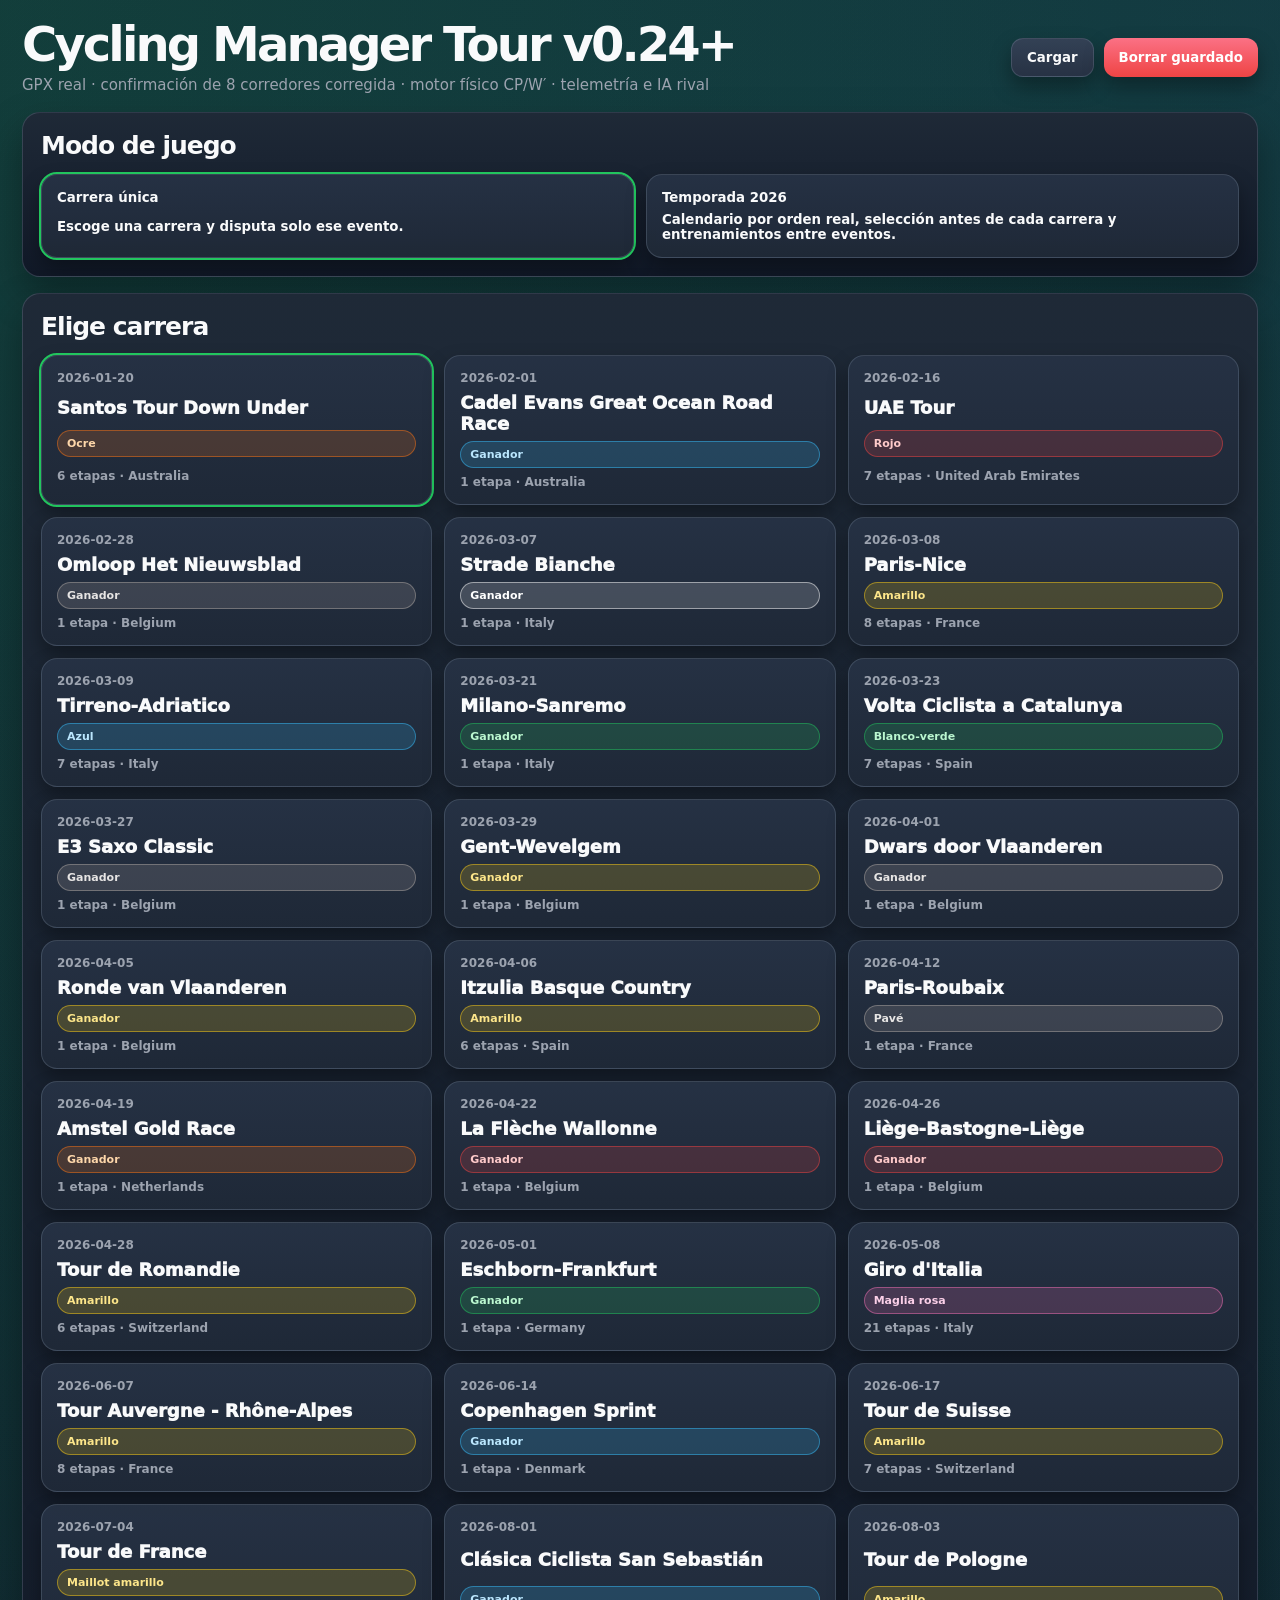
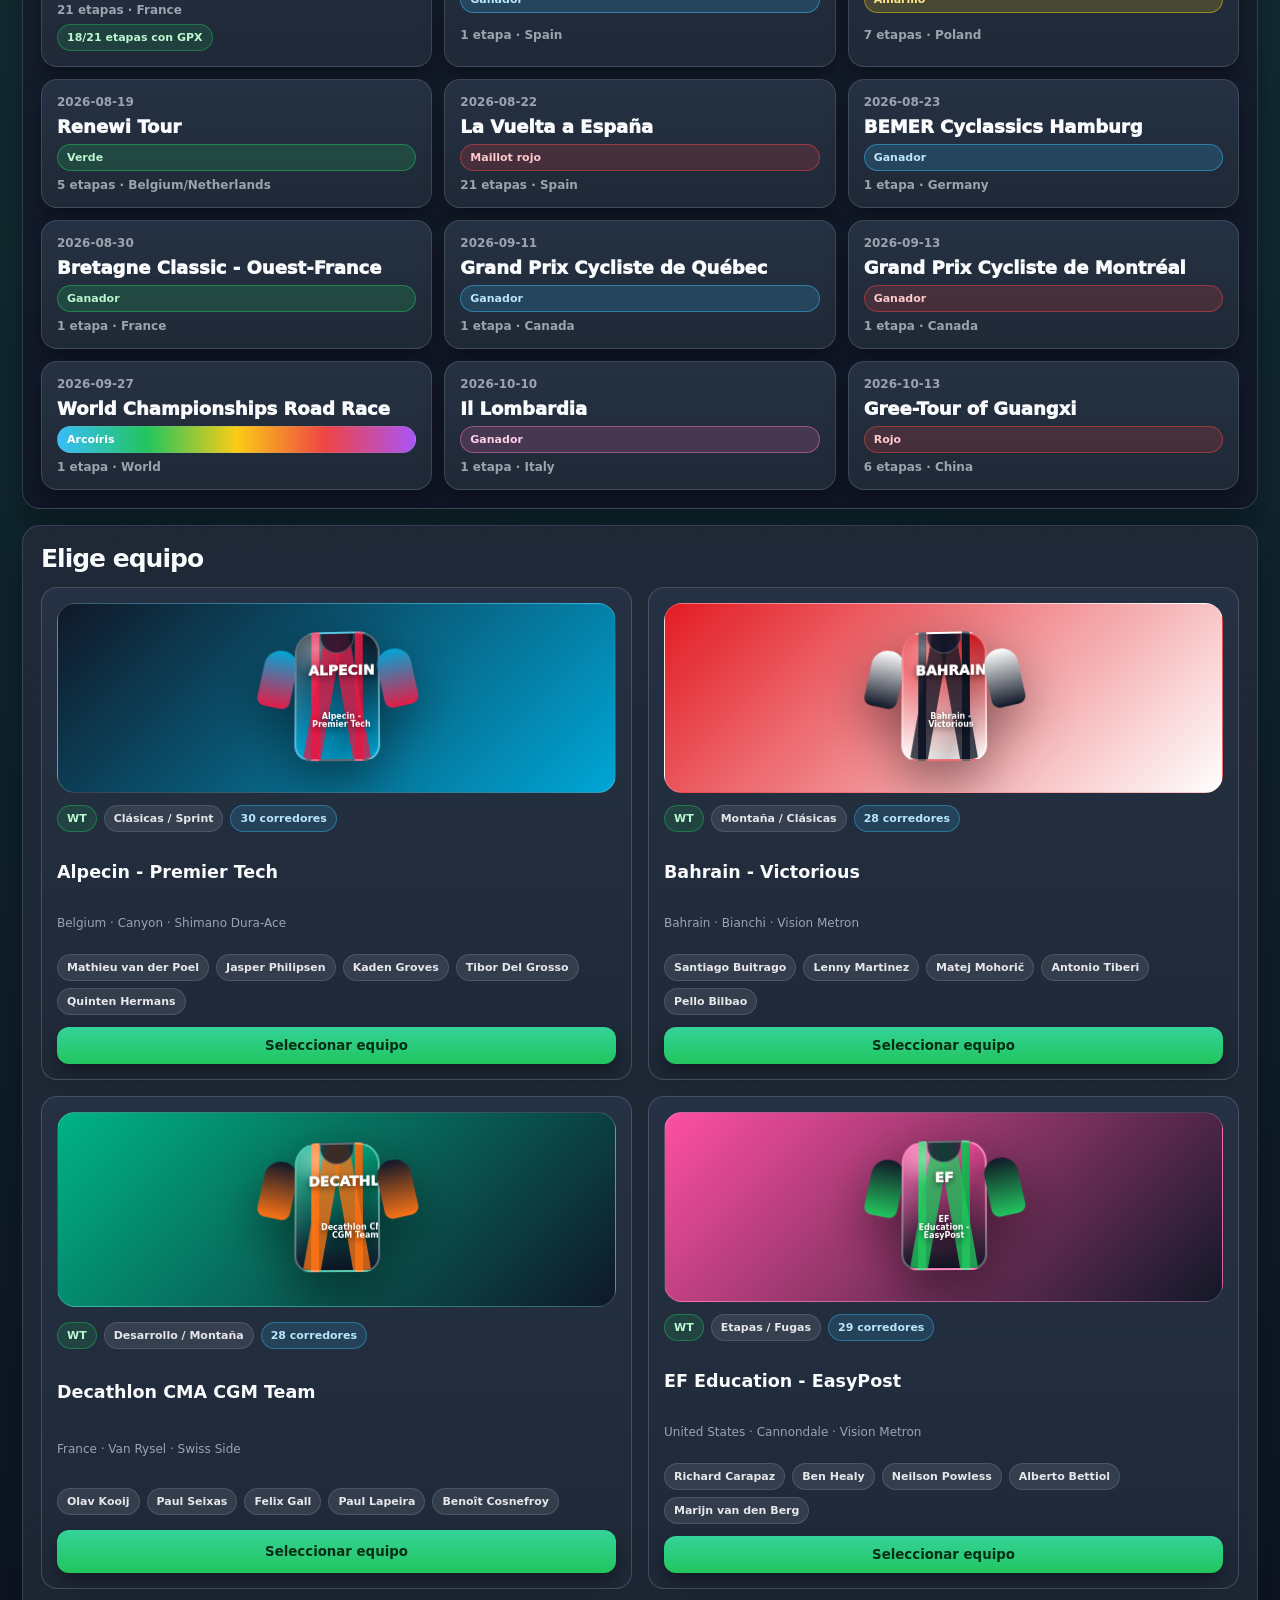
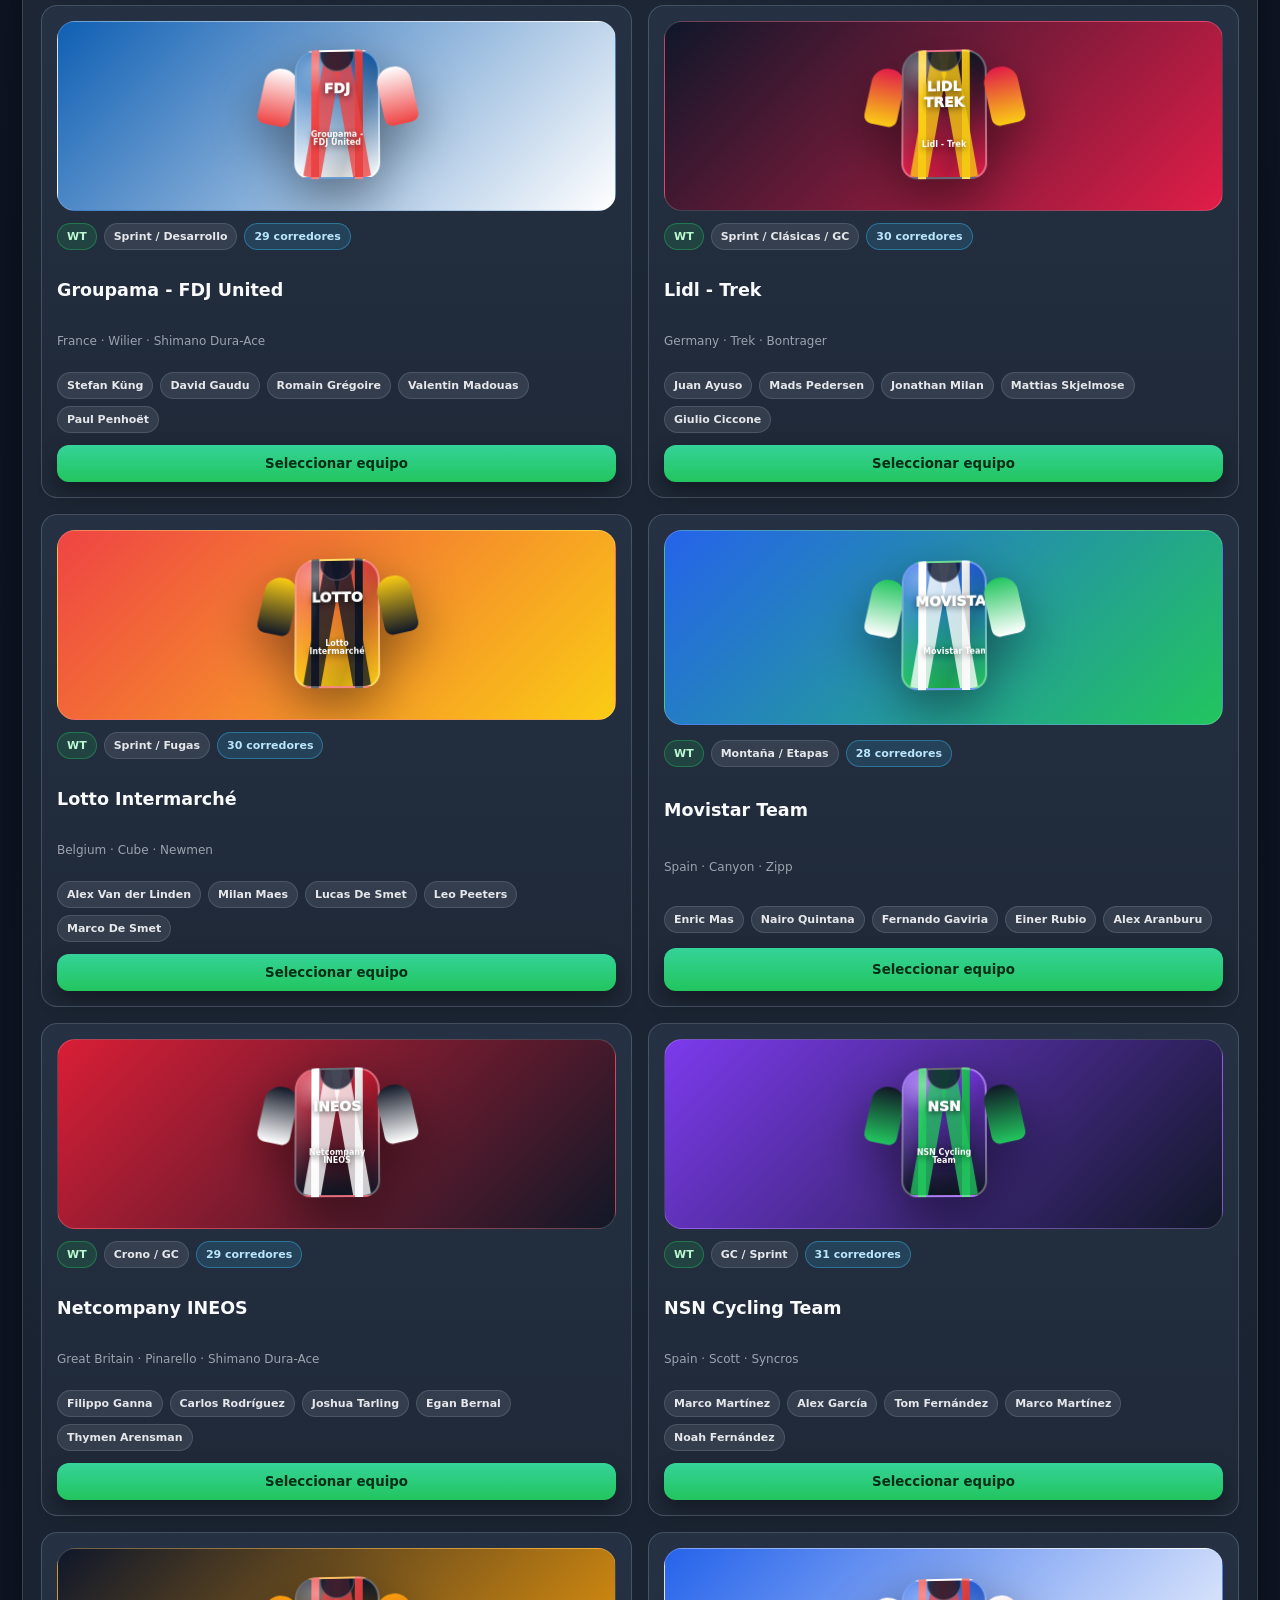
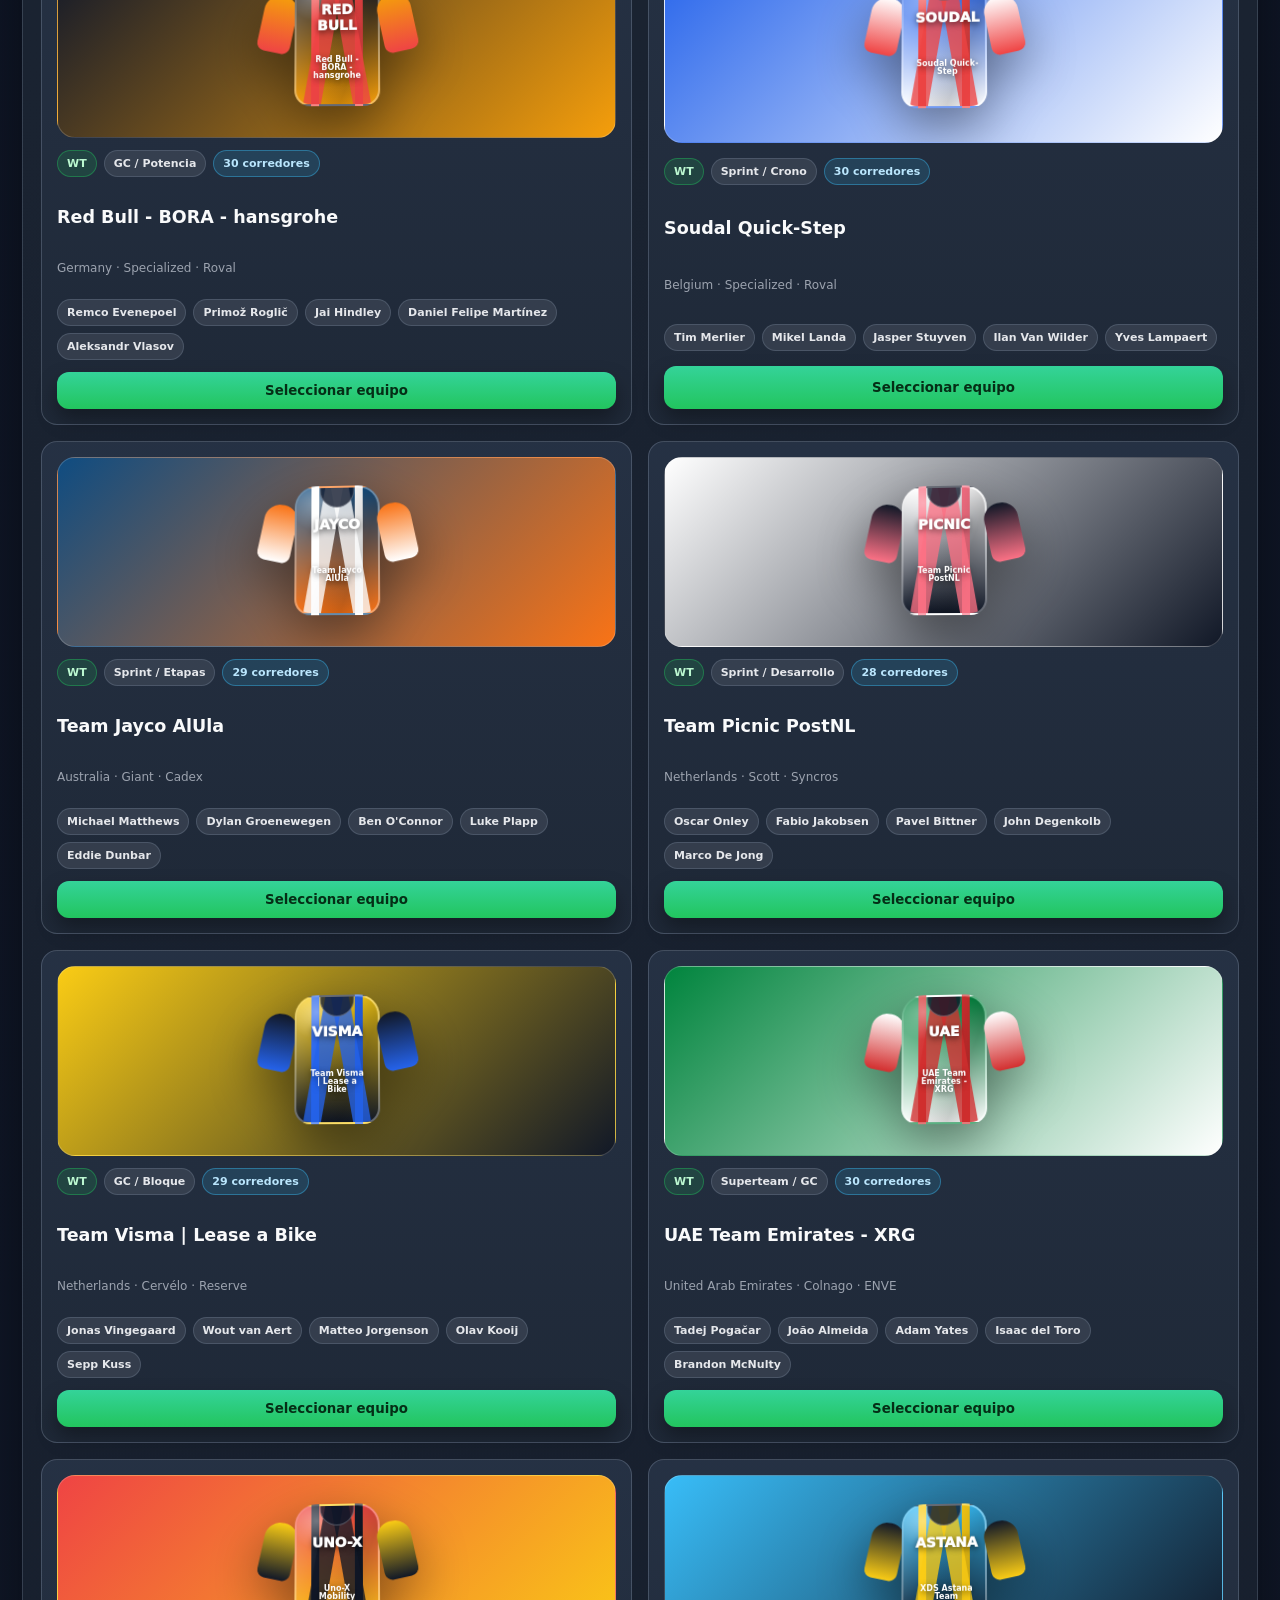
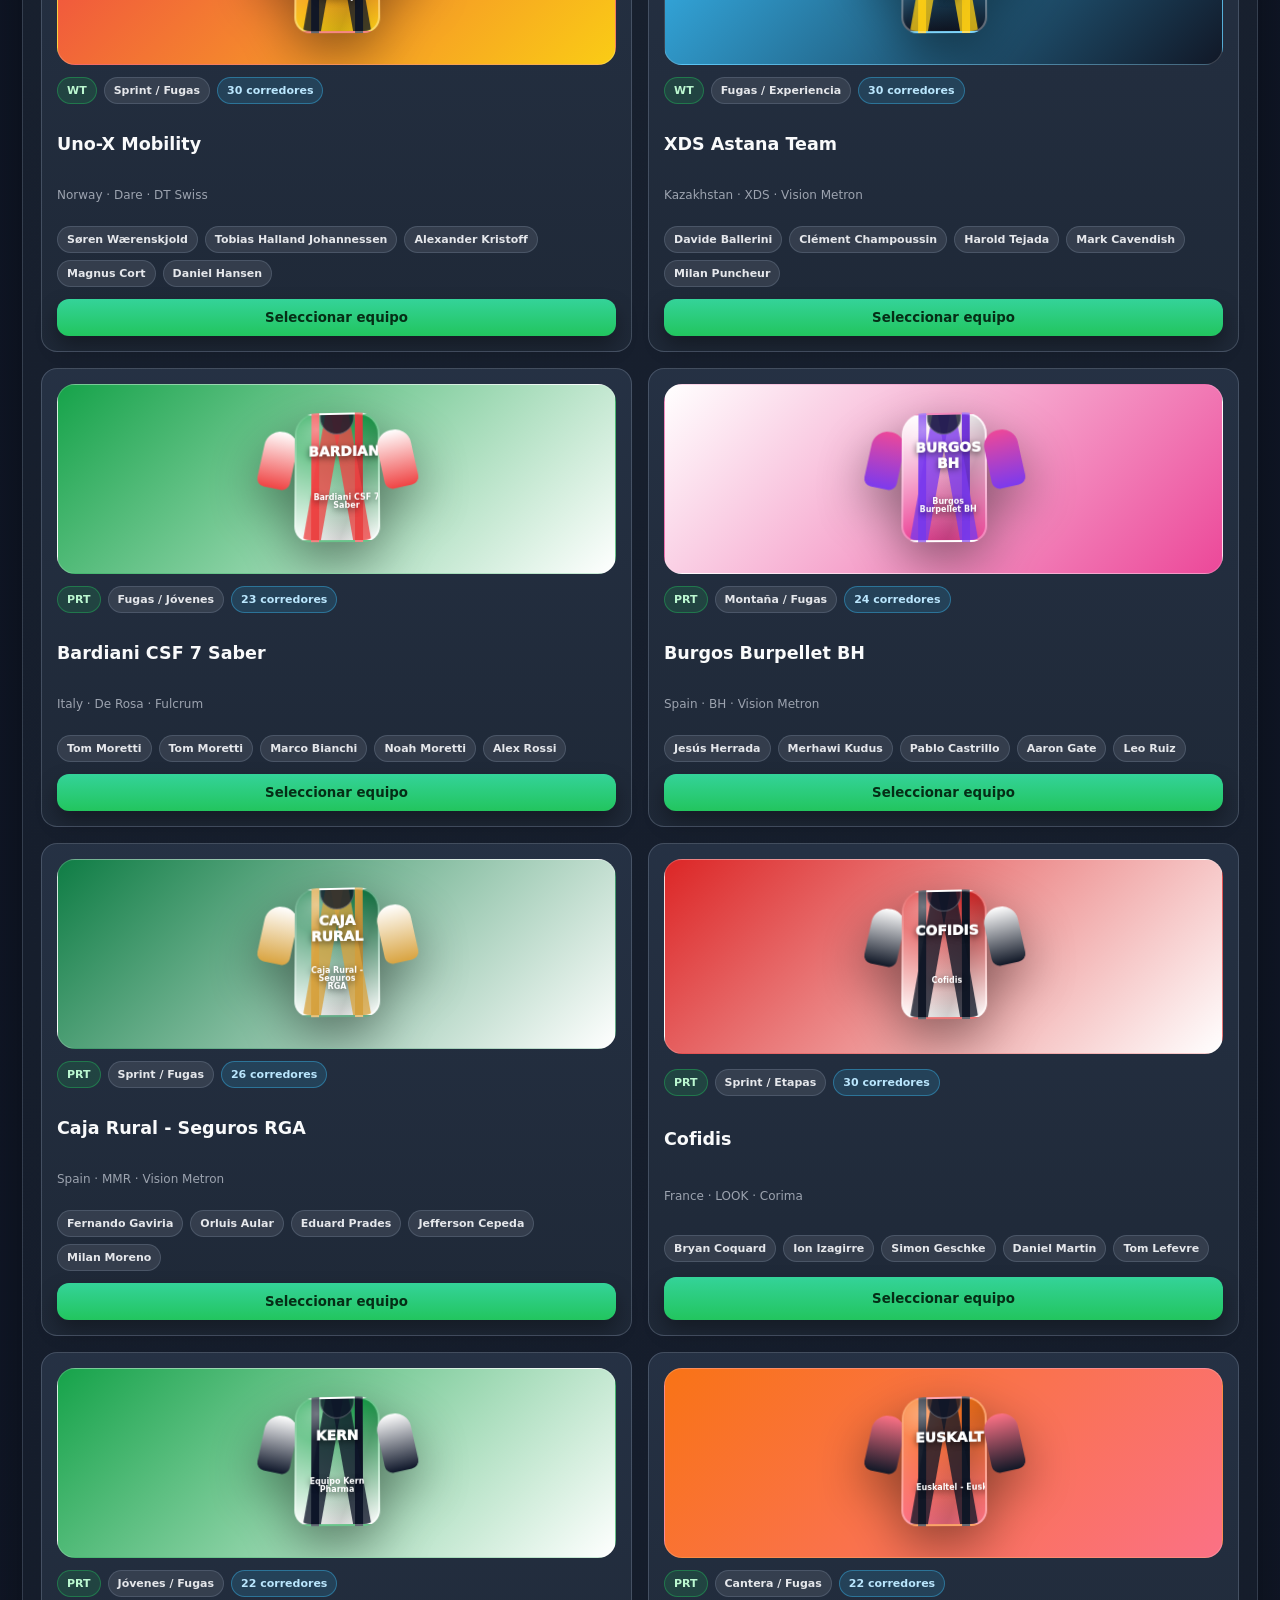
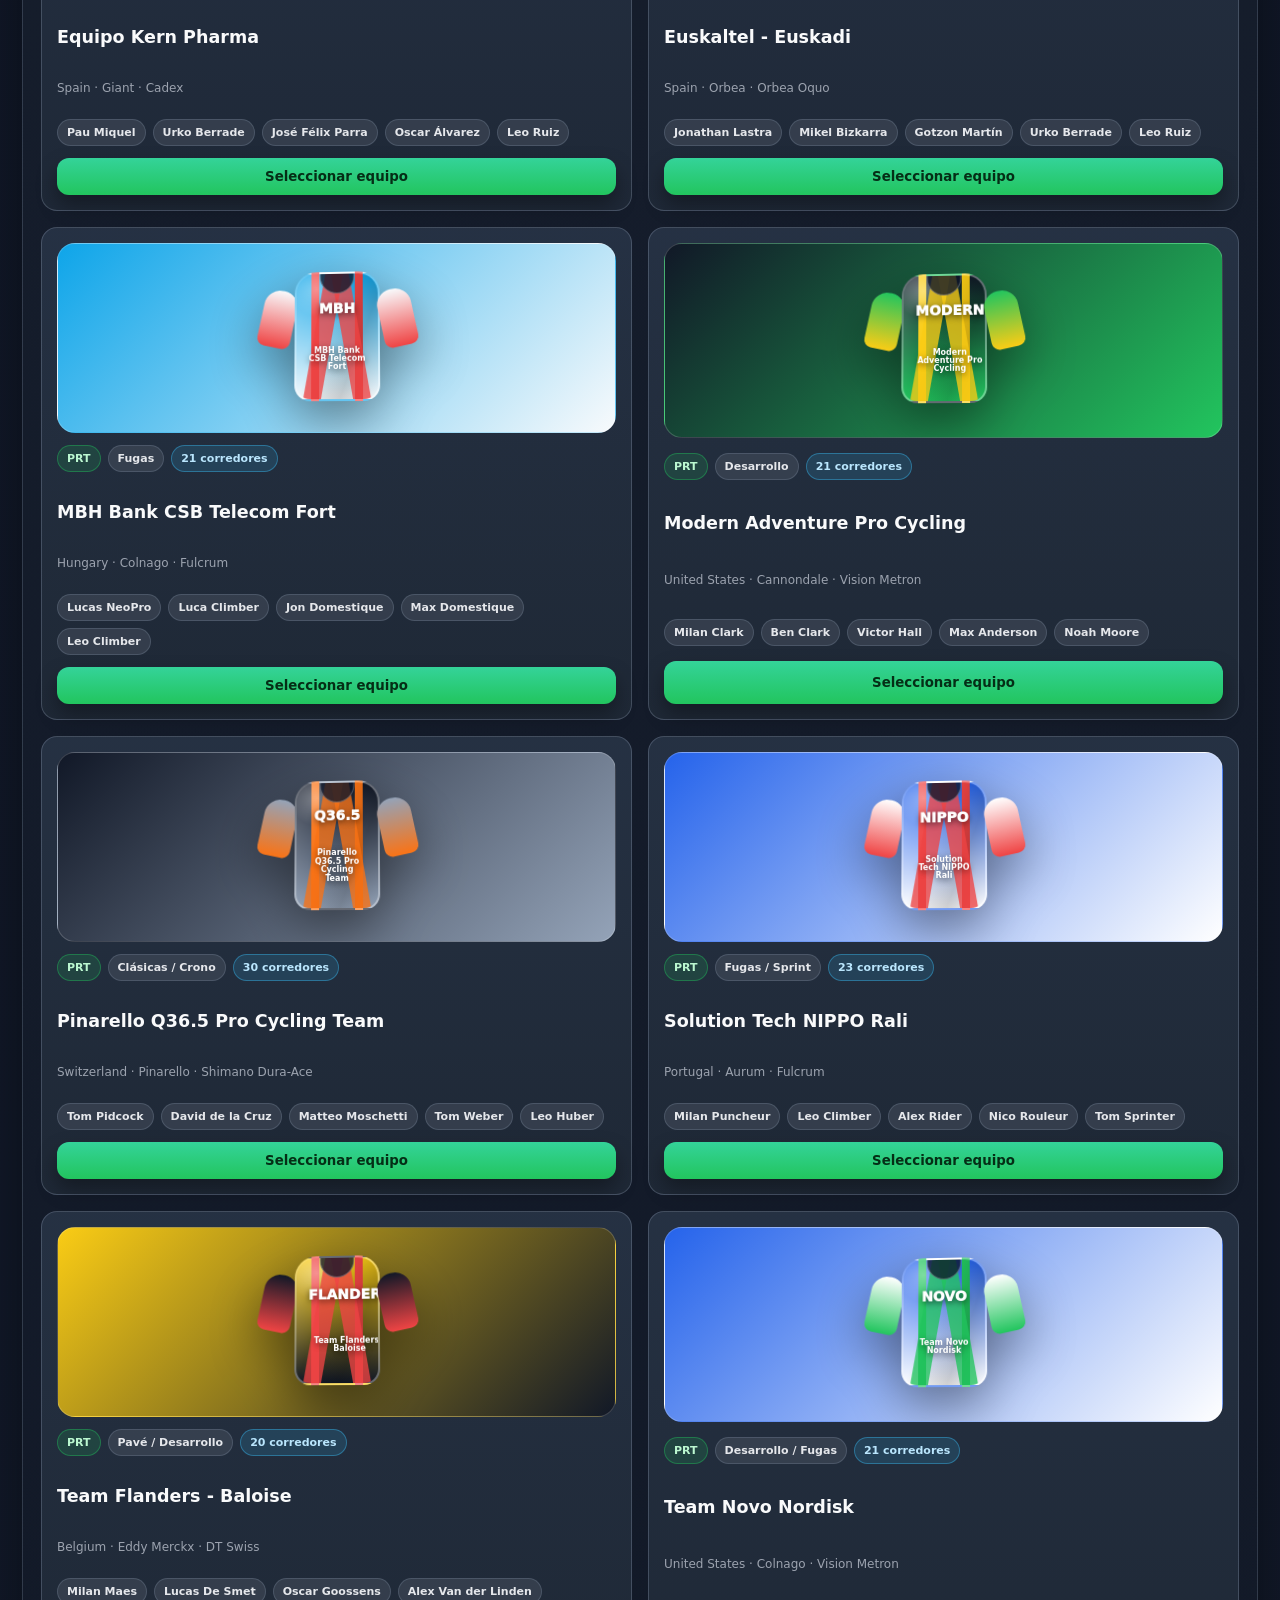
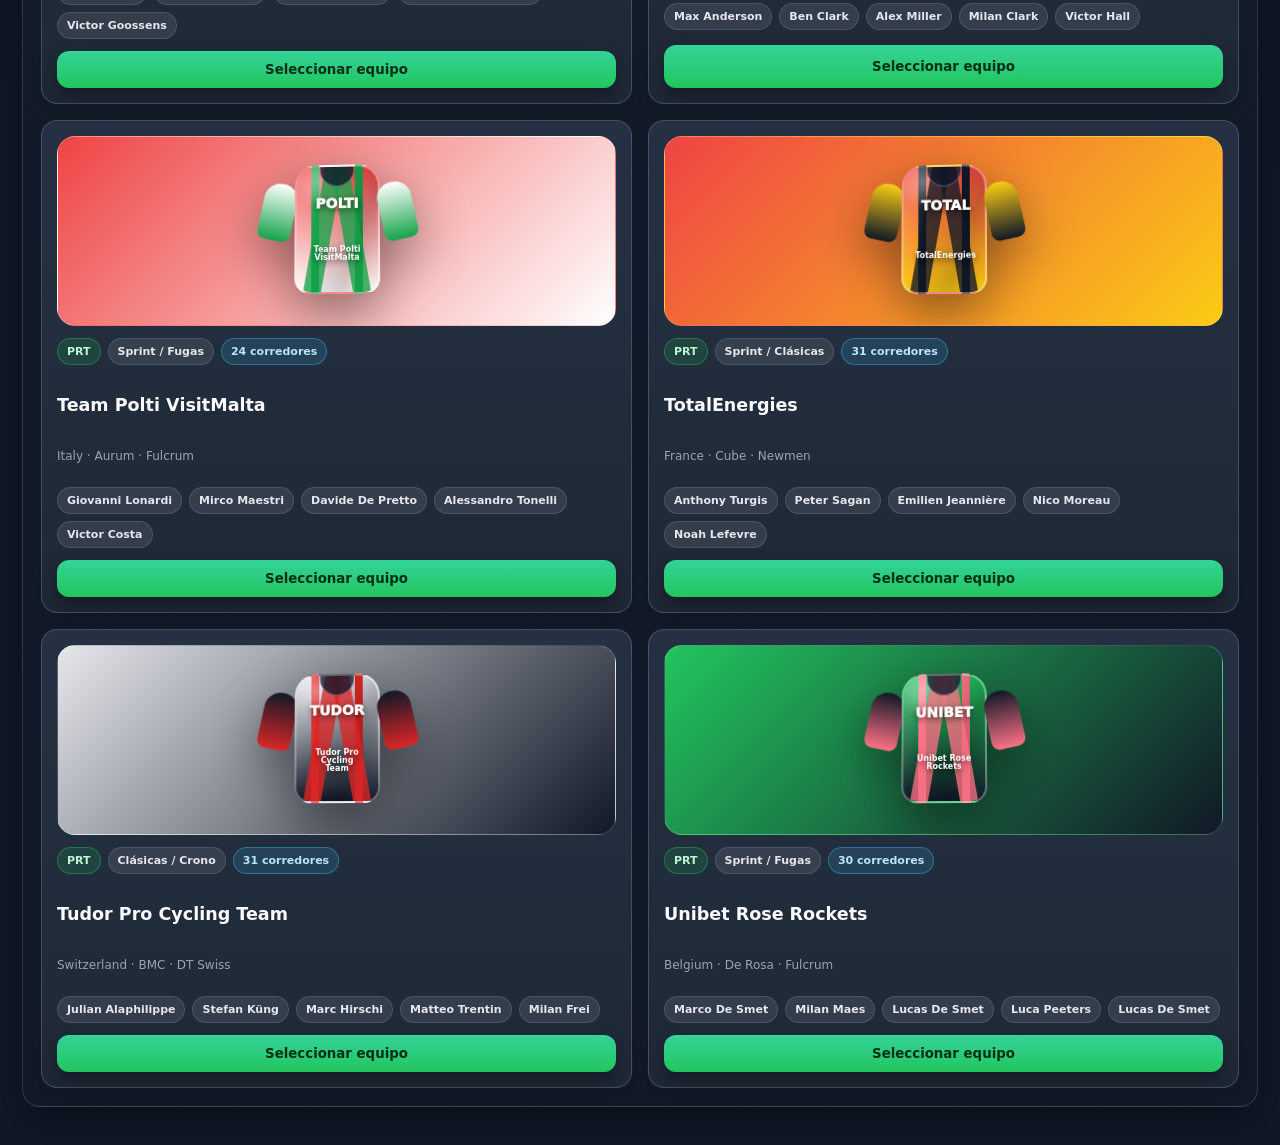
==== commit ea755d14: "v0.24+" ====
--- a/index.html
+++ b/index.html
@@ -4,7 +4,7 @@
   <meta charset="UTF-8" />
   <meta name="viewport" content="width=device-width, initial-scale=1.0" />
   <meta name="theme-color" content="#0b1120" />
-  <title>Cycling Manager Tour v0.24 · GPX Real</title>
+  <title>Cycling Manager Tour v0.24+ · GPX Real</title>
   <link rel="stylesheet" href="styles.css" />
   <link rel="stylesheet" href="v024.css" />
   <link rel="stylesheet" href="gpx.css" />
@@ -24,5 +24,8 @@
 
   <!-- Runtime hooks: 250 m physics + interactive profile/route -->
   <script src="gpx-integration.js"></script>
+
+  <!-- v0.24+ hotfix: robust roster confirmation and safe persistence -->
+  <script src="v024-plus-fix.js"></script>
 </body>
 </html>
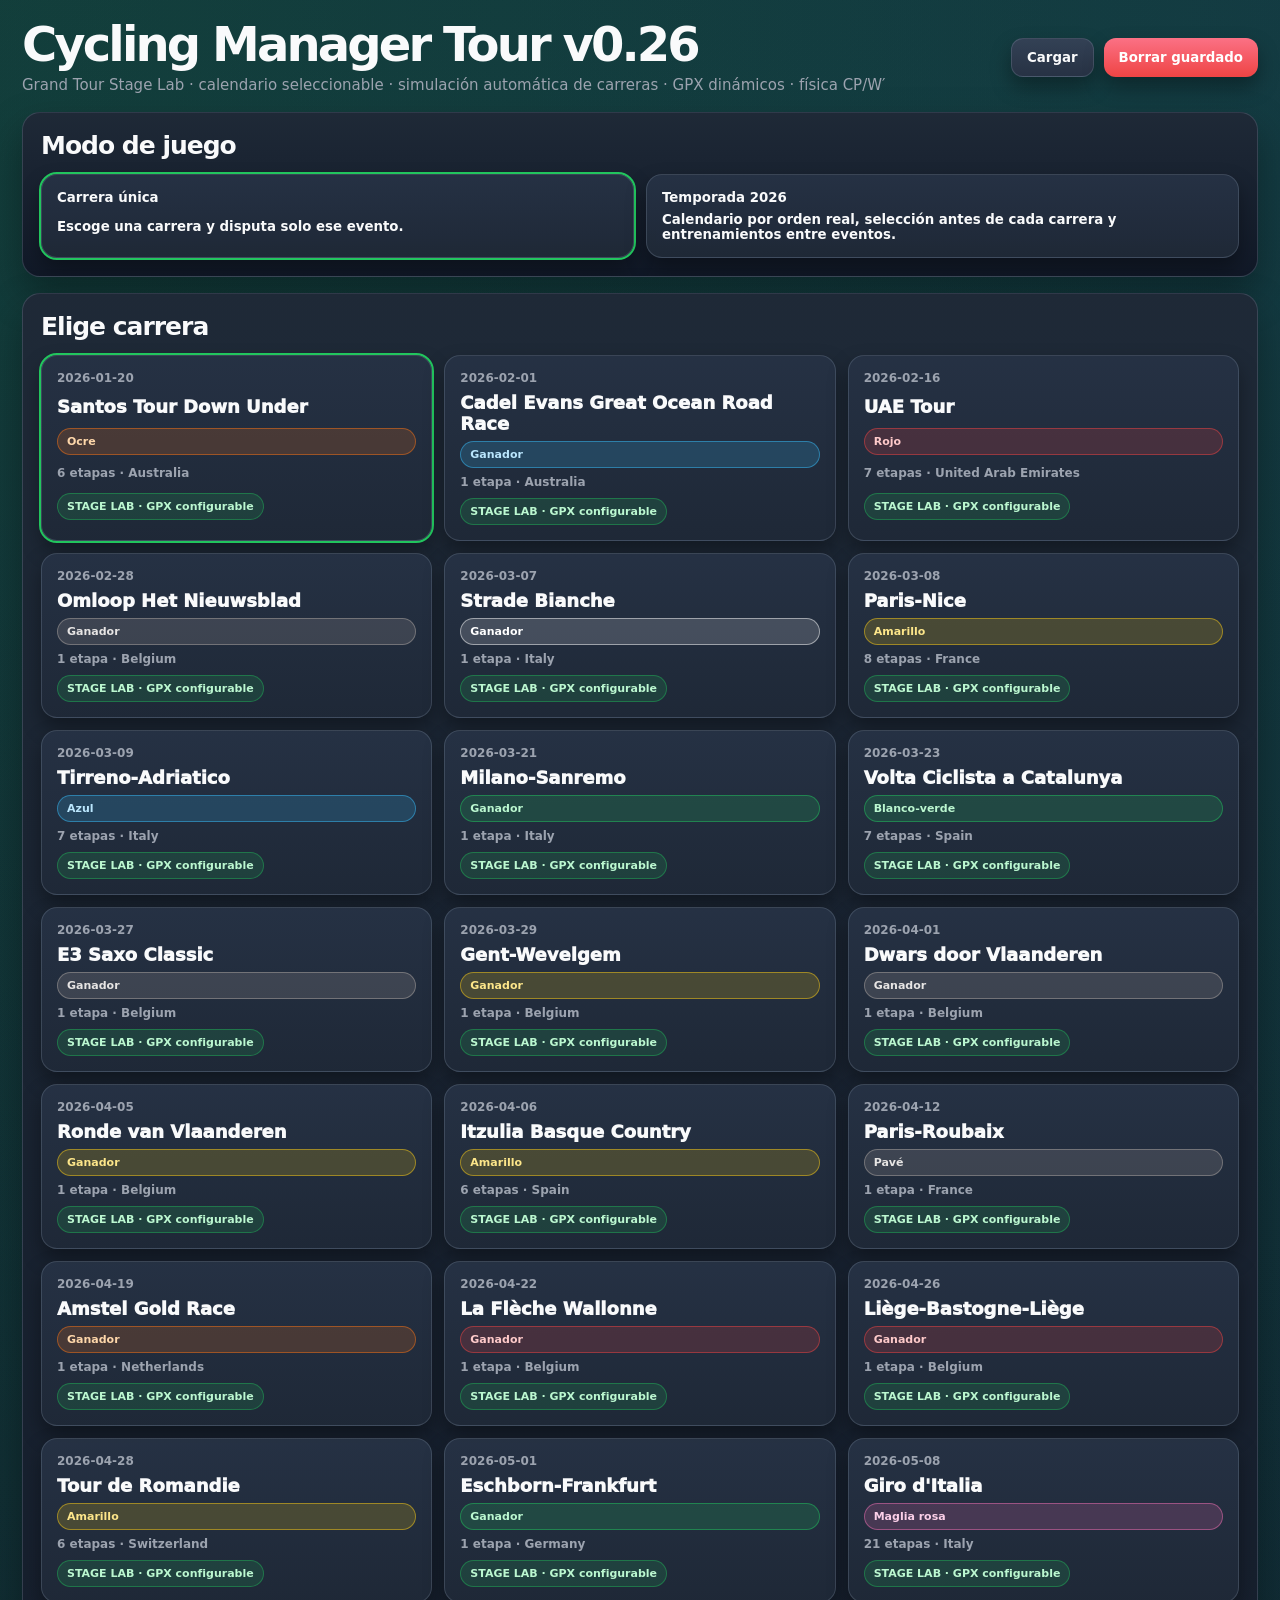
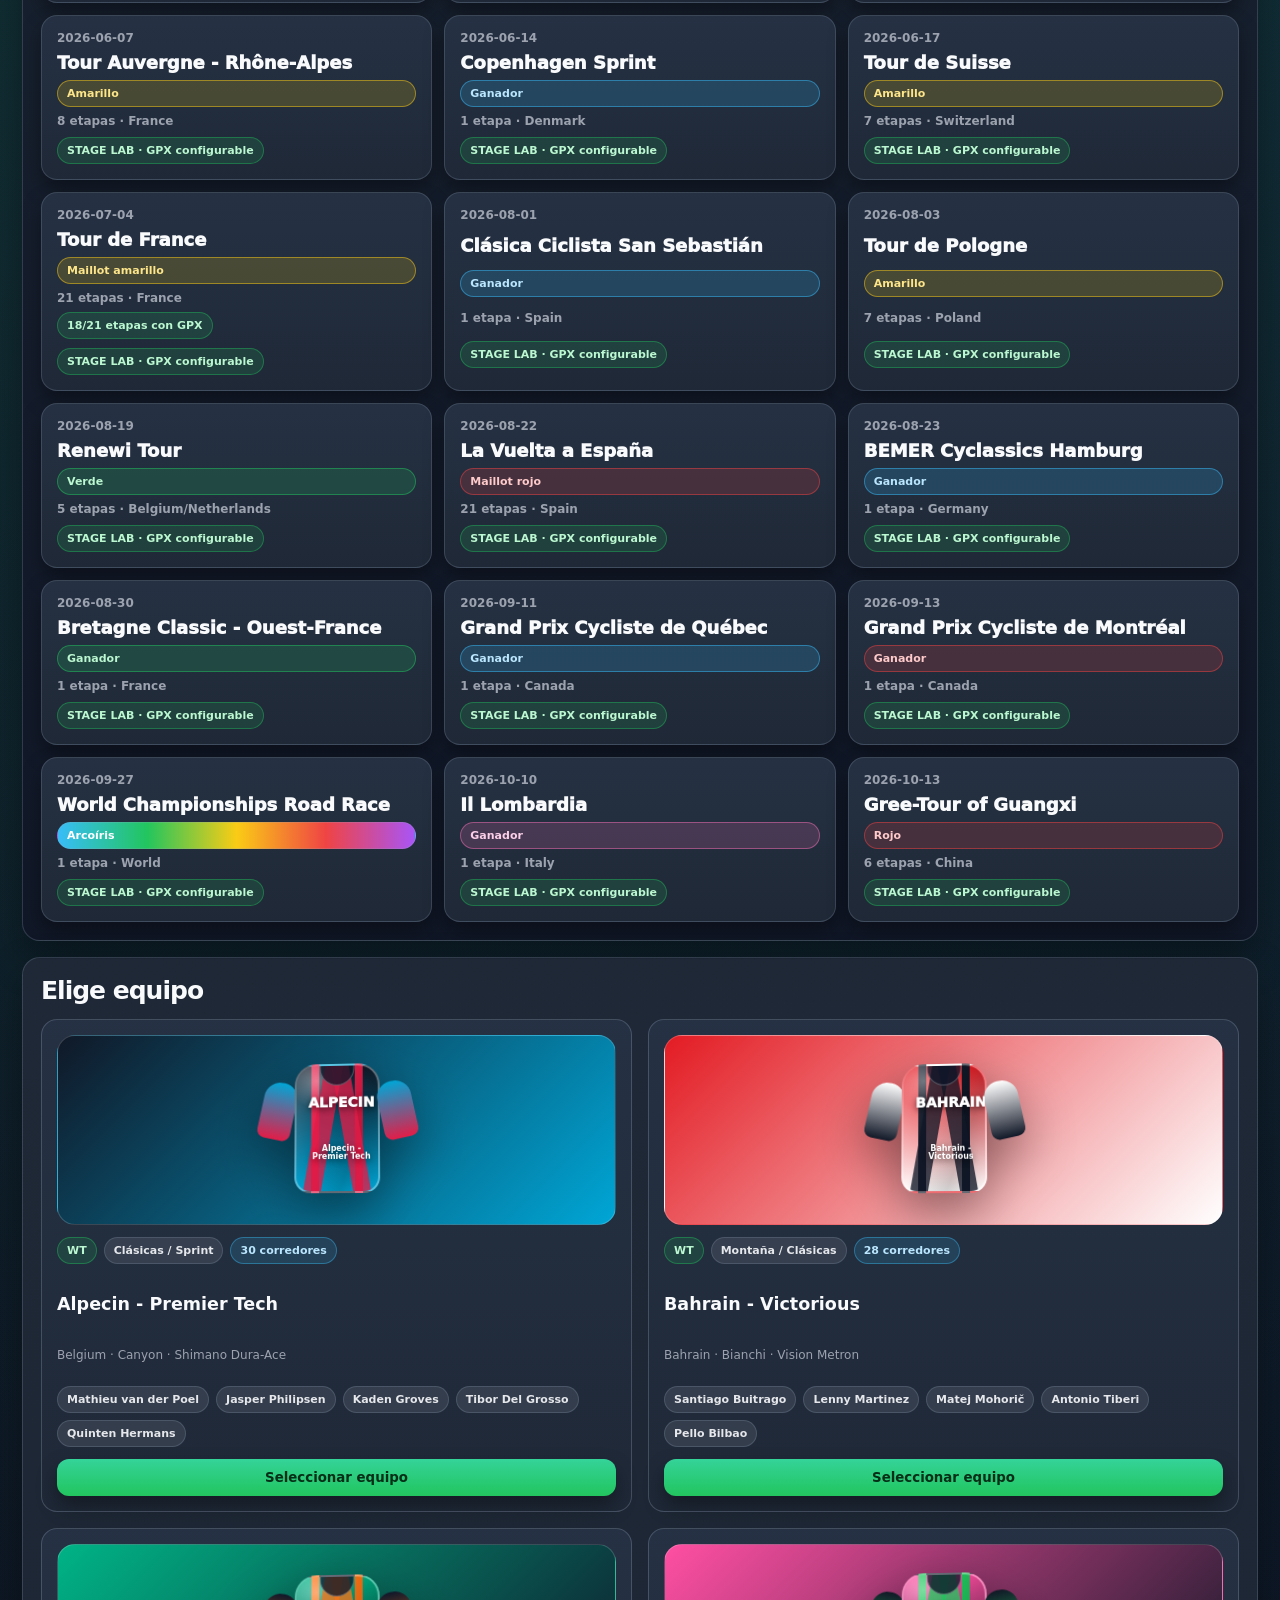
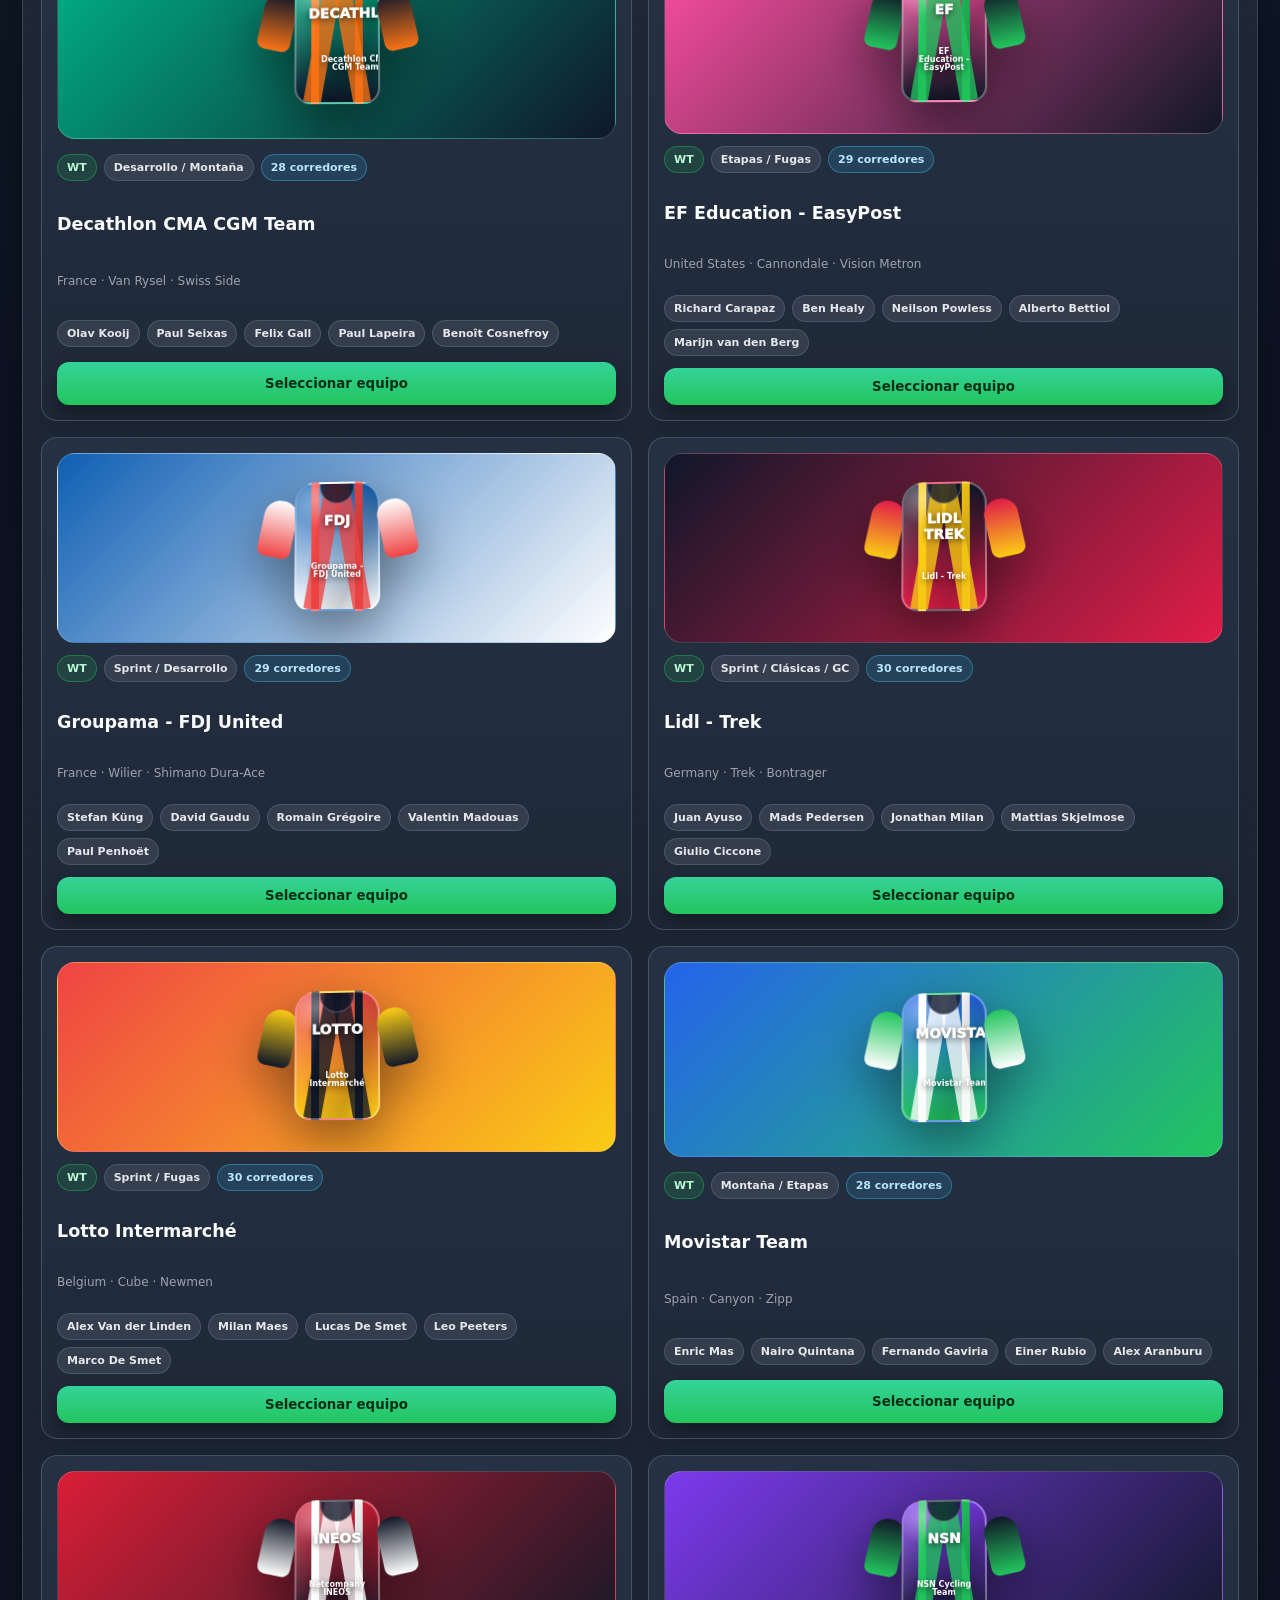
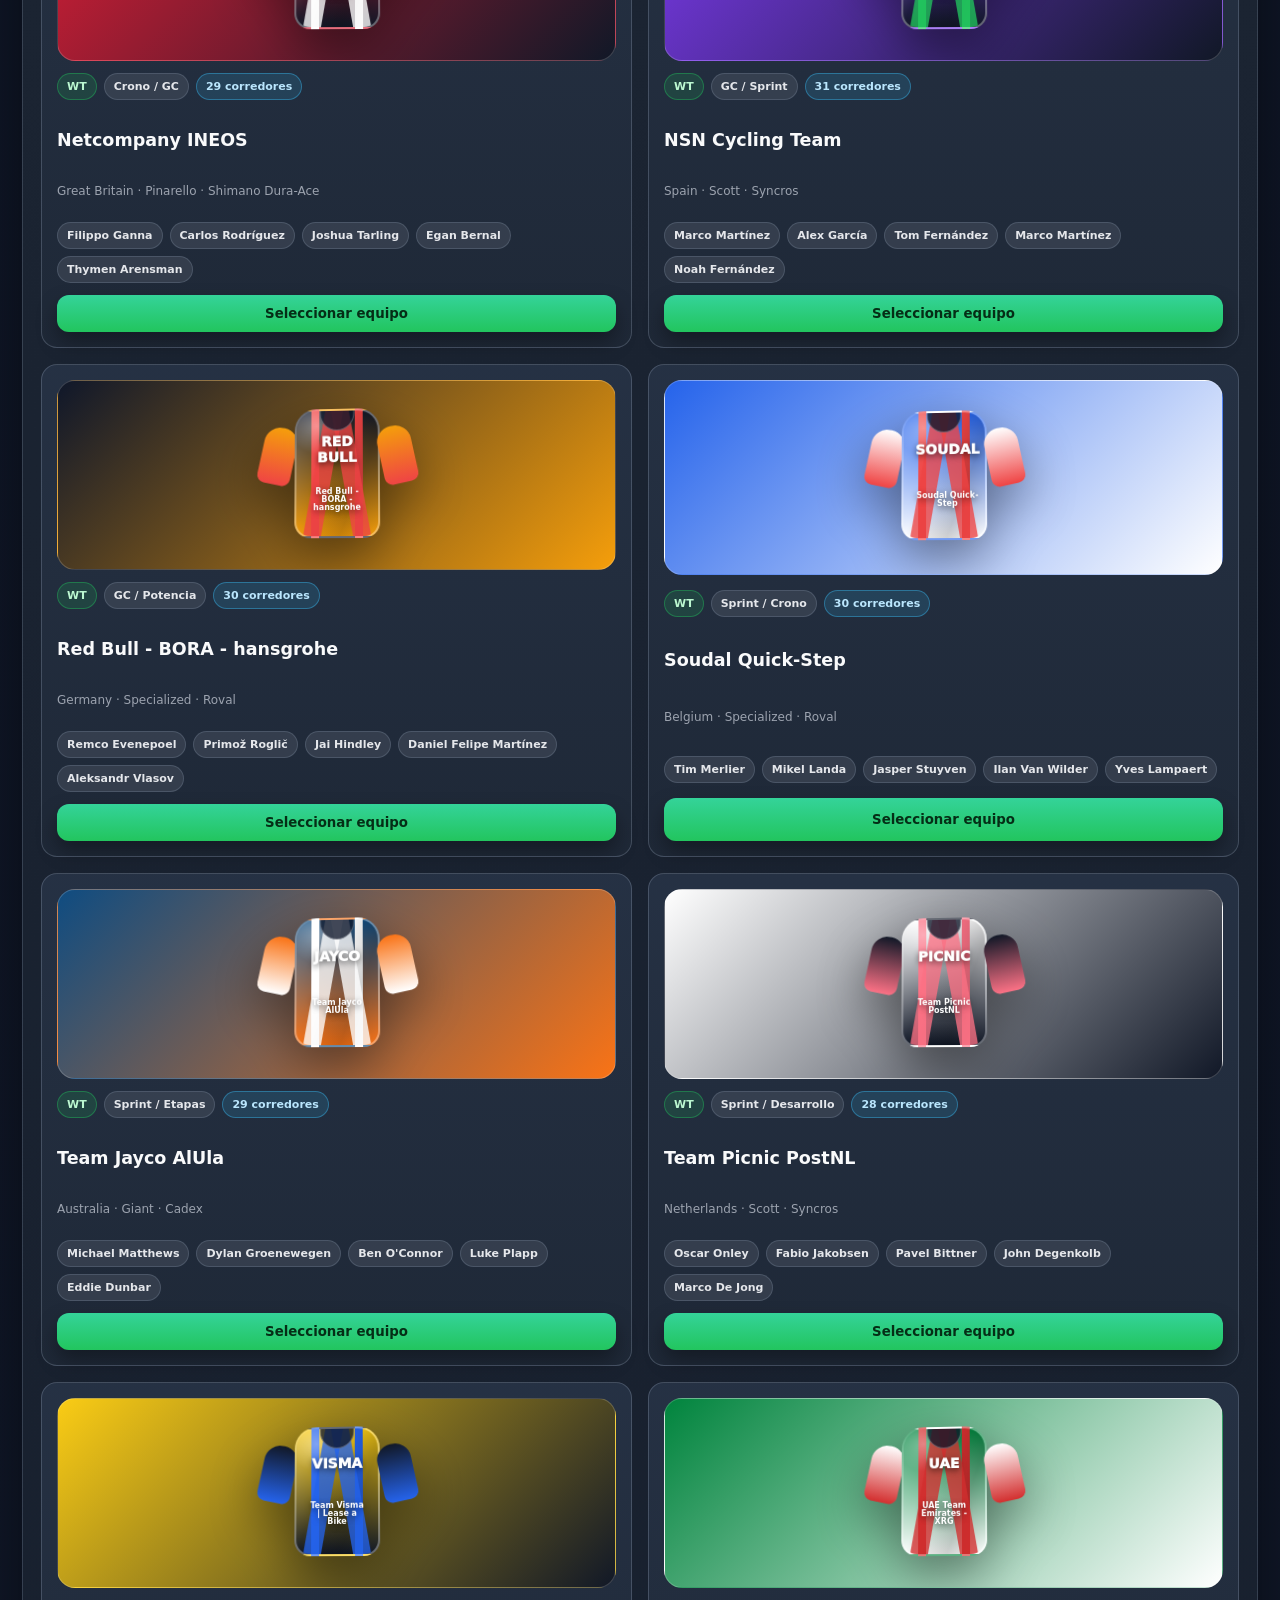
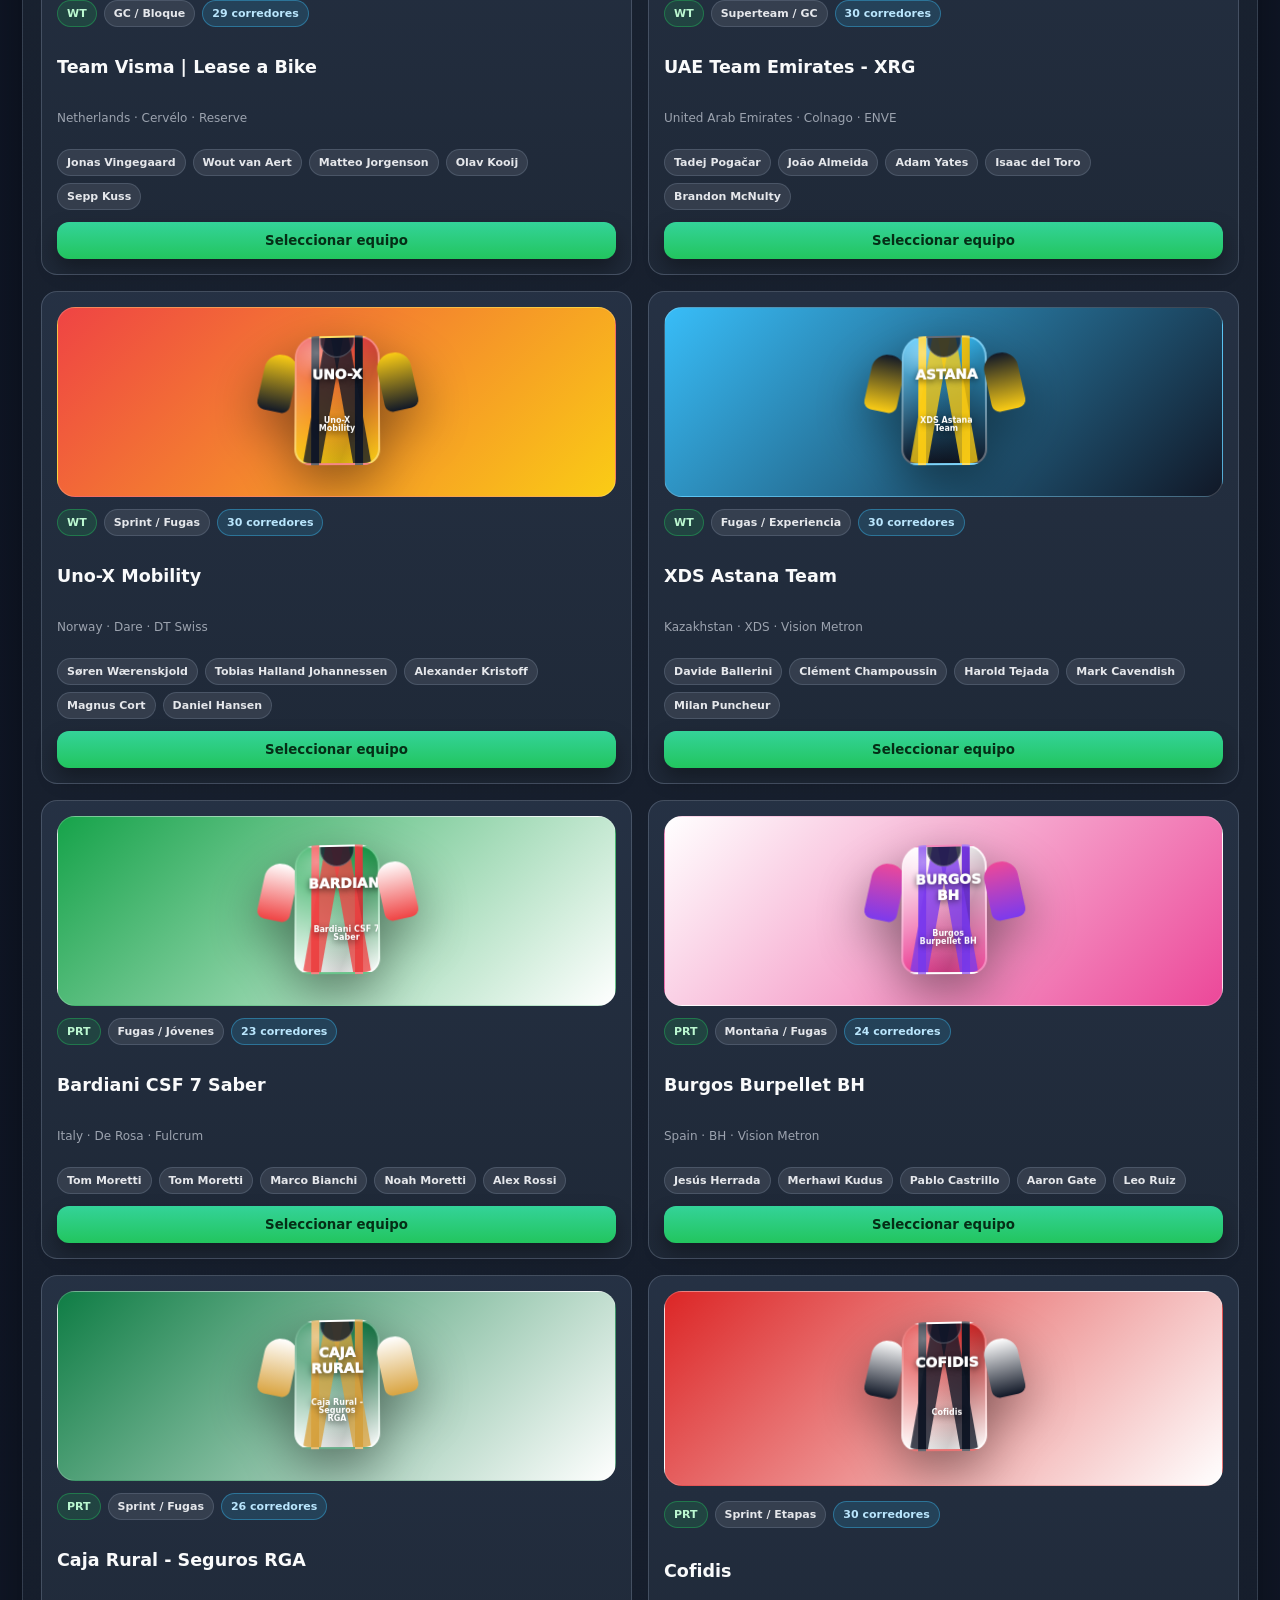
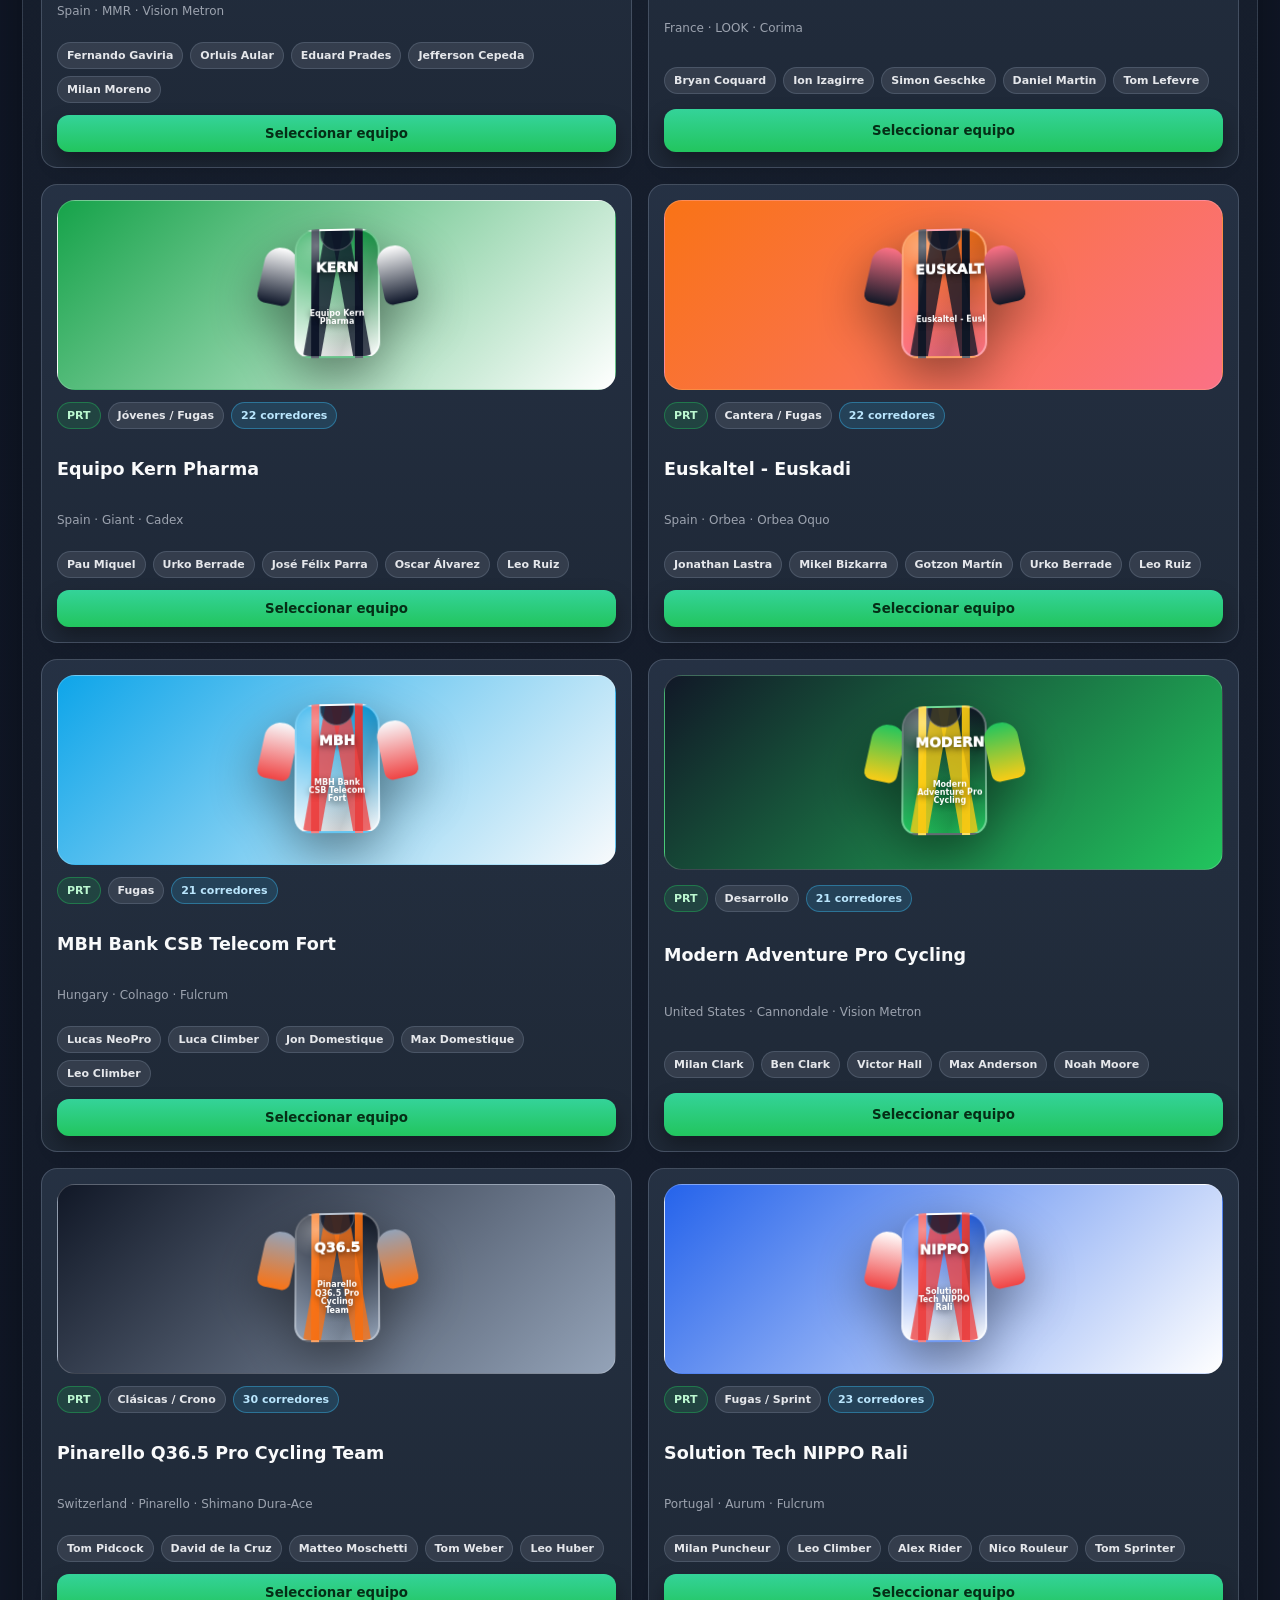
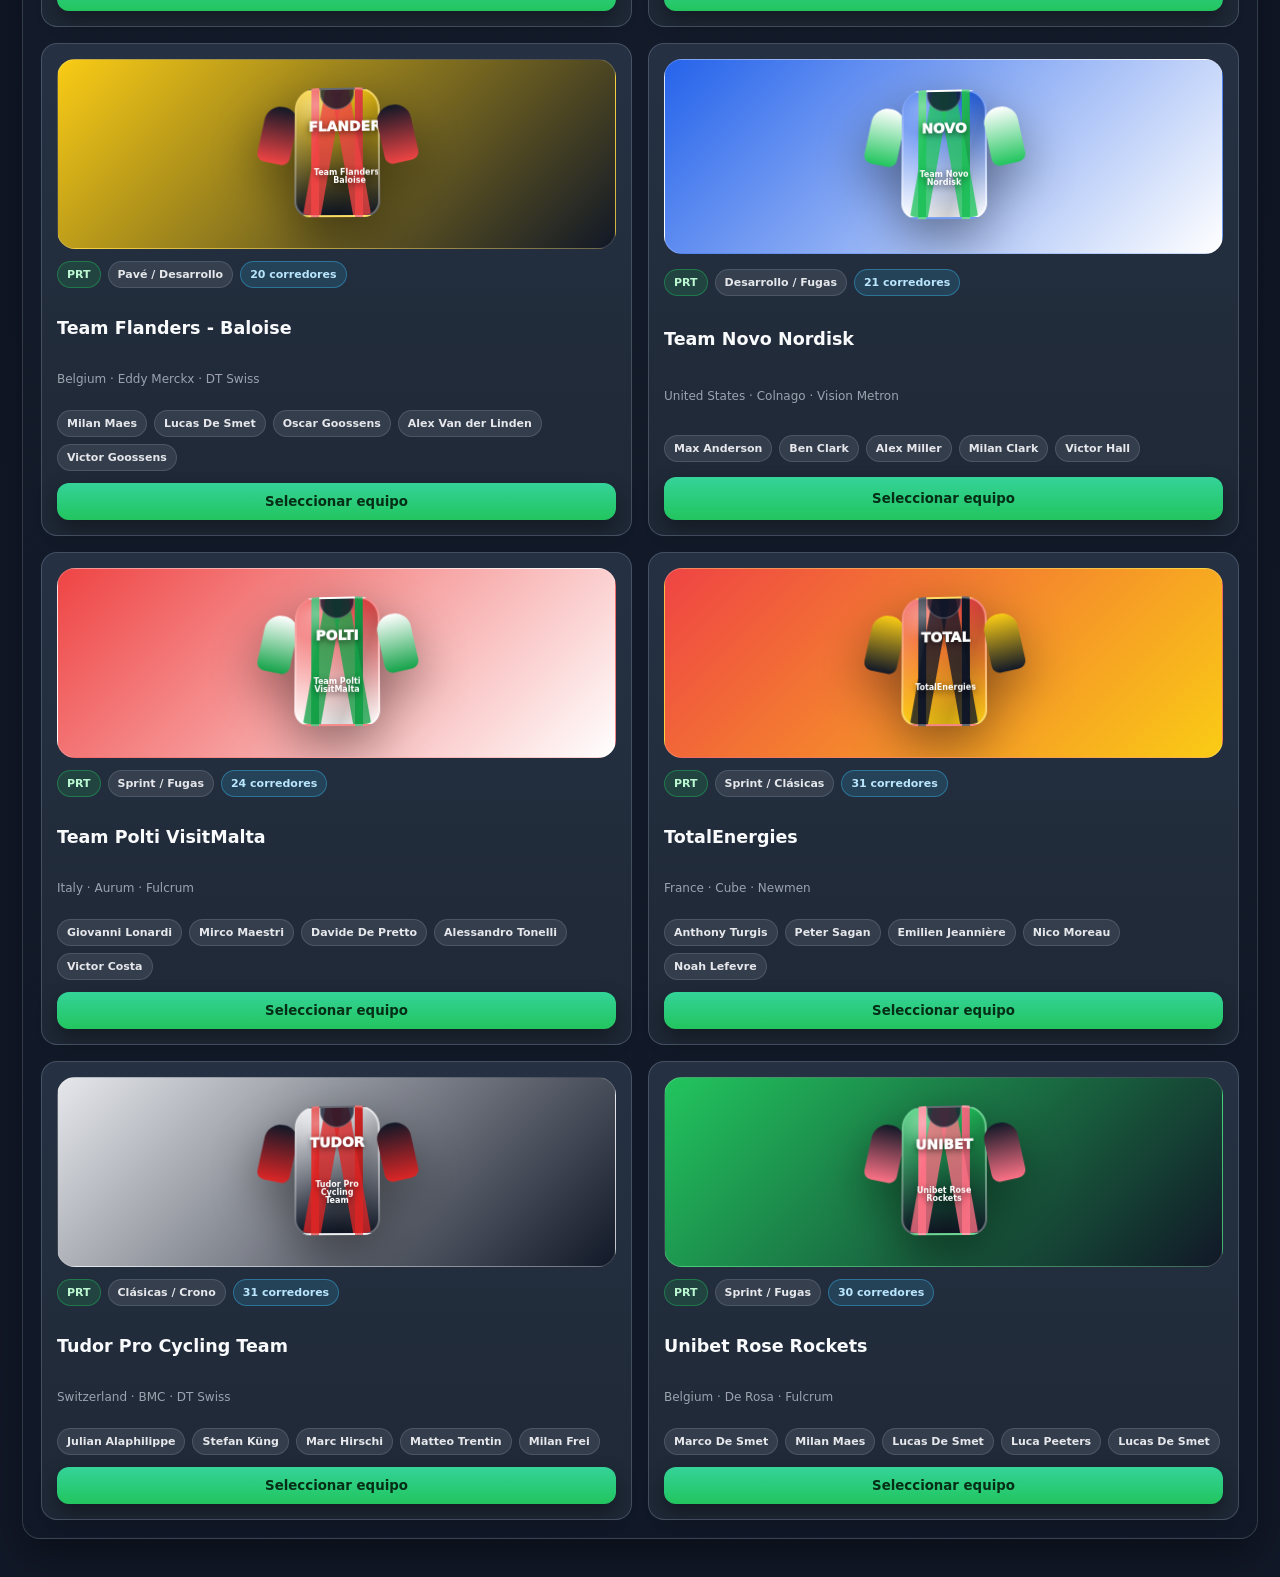
==== commit 36c9d8f9: "Add files via upload" ====
--- a/index.html
+++ b/index.html
@@ -4,10 +4,12 @@
   <meta charset="UTF-8" />
   <meta name="viewport" content="width=device-width, initial-scale=1.0" />
   <meta name="theme-color" content="#0b1120" />
-  <title>Cycling Manager Tour v0.24+ · GPX Real</title>
+  <title>Cycling Manager v0.26 · Season Fast-Forward + Stage Lab</title>
   <link rel="stylesheet" href="styles.css" />
   <link rel="stylesheet" href="v024.css" />
   <link rel="stylesheet" href="gpx.css" />
+  <link rel="stylesheet" href="stage-lab-integration.css" />
+  <link rel="stylesheet" href="v026.css" />
 </head>
 <body>
   <div id="app"></div>
@@ -27,5 +29,11 @@
 
   <!-- v0.24+ hotfix: robust roster confirmation and safe persistence -->
   <script src="v024-plus-fix.js"></script>
+
+  <!-- v0.25: Grand Tour Stage Lab for every calendar event -->
+  <script src="stage-lab-integration.js"></script>
+
+  <!-- v0.26: selective season calendar + automatic race simulation -->
+  <script src="v026-season-skip.js"></script>
 </body>
 </html>
--- a/stage-lab-integration.css
+++ b/stage-lab-integration.css
@@ -0,0 +1,43 @@
+/* Grand Tour Stage Lab bridge screen */
+.stage-lab-manager-shell { display: grid; gap: 14px; min-height: calc(100vh - 44px); }
+.stage-lab-manager-header { margin-bottom: 0; }
+.stage-lab-manager-header h1 { margin-top: 9px; }
+.stage-lab-manager-info {
+  display: flex;
+  align-items: center;
+  justify-content: space-between;
+  gap: 18px;
+  margin-bottom: 0;
+  border-color: rgba(34,197,94,.42);
+  background: linear-gradient(90deg, rgba(22,101,52,.24), rgba(17,24,39,.98));
+}
+.stage-lab-manager-info > div:first-child { display: grid; gap: 6px; max-width: 980px; }
+.stage-lab-manager-info > div:first-child strong { font-size: 16px; color: #bbf7d0; }
+.stage-lab-manager-info > div:first-child span { color: #cbd5e1; font-size: 12px; line-height: 1.5; }
+.stage-lab-config-chips { display: flex; flex-wrap: wrap; justify-content: flex-end; gap: 7px; }
+.stage-lab-config-chips span {
+  display: inline-flex; padding: 7px 10px; border-radius: 999px;
+  background: rgba(15,23,42,.7); border: 1px solid var(--border);
+  color: #dbeafe; font-size: 11px; font-weight: 900;
+}
+.stage-lab-iframe-panel {
+  min-height: 860px;
+  overflow: hidden;
+  border: 1px solid rgba(56,189,248,.28);
+  border-radius: 18px;
+  background: #071018;
+  box-shadow: 0 18px 44px rgba(0,0,0,.38);
+}
+.stage-lab-iframe-panel iframe {
+  display: block;
+  width: 100%;
+  height: max(860px, calc(100vh - 230px));
+  border: 0;
+  background: #071018;
+}
+.stage-lab-calendar-badge { margin-top: 2px; width: fit-content; }
+@media (max-width: 900px) {
+  .stage-lab-manager-info { flex-direction: column; align-items: flex-start; }
+  .stage-lab-config-chips { justify-content: flex-start; }
+  .stage-lab-iframe-panel, .stage-lab-iframe-panel iframe { min-height: 760px; height: 760px; }
+}
--- a/v026.css
+++ b/v026.css
@@ -0,0 +1,81 @@
+/* ============================================================
+   CYCLING MANAGER TOUR v0.26 · Season planner and fast-forward
+   ============================================================ */
+
+.v026-season-planner { border-color: rgba(45, 212, 191, .34); }
+.v026-season-planner .section-heading { margin-bottom: 12px; }
+.v026-preset-row { display: flex; flex-wrap: wrap; gap: 8px; margin-bottom: 14px; }
+.v026-preset-row button.active { background: linear-gradient(180deg, #5eead4, #14b8a6); color: #042f2e; }
+
+.v026-race-plan-grid {
+  display: grid;
+  grid-template-columns: repeat(3, minmax(0, 1fr));
+  gap: 8px;
+  max-height: 620px;
+  overflow-y: auto;
+  padding-right: 4px;
+}
+
+.v026-race-plan-card {
+  display: grid;
+  grid-template-columns: auto 34px minmax(0, 1fr) auto;
+  align-items: center;
+  gap: 8px;
+  min-height: 66px;
+  padding: 9px;
+  border-radius: 13px;
+  border: 1px solid var(--border);
+  background: rgba(15, 23, 42, .50);
+  cursor: pointer;
+}
+
+.v026-race-plan-card.manual { border-color: rgba(34, 197, 94, .50); background: rgba(34, 197, 94, .09); }
+.v026-race-plan-card.automatic { border-color: rgba(245, 158, 11, .38); background: rgba(245, 158, 11, .07); }
+.v026-race-plan-card.completed { opacity: .62; }
+.v026-race-plan-card input { width: 18px; height: 18px; accent-color: var(--green); }
+.v026-plan-index { display: grid; place-items: center; width: 32px; height: 32px; border-radius: 10px; background: rgba(148, 163, 184, .12); font-weight: 950; }
+.v026-plan-copy { display: grid; gap: 4px; min-width: 0; }
+.v026-plan-copy b { overflow: hidden; text-overflow: ellipsis; white-space: nowrap; }
+.v026-plan-copy small { color: var(--muted); font-size: 10px; }
+.v026-plan-mode { padding: 5px 7px; border-radius: 999px; color: #bbf7d0; background: rgba(34, 197, 94, .14); border: 1px solid rgba(34, 197, 94, .32); font-size: 9px; font-weight: 950; }
+.v026-race-plan-card.automatic .v026-plan-mode { color: #fde68a; background: rgba(245, 158, 11, .13); border-color: rgba(245, 158, 11, .34); }
+.v026-race-plan-card.completed .v026-plan-mode { color: #bae6fd; background: rgba(56, 189, 248, .12); border-color: rgba(56, 189, 248, .30); }
+
+.v026-jump-panel { border-color: rgba(167, 139, 250, .38); }
+.v026-jump-controls { display: grid; grid-template-columns: minmax(260px, 1fr) auto; gap: 10px; align-items: center; }
+
+.v026-fast-shell { min-height: 100vh; }
+.v026-fast-card { display: grid; place-items: center; text-align: center; gap: 10px; padding: 38px; }
+.v026-fast-icon { font-size: 58px; filter: drop-shadow(0 10px 20px rgba(45, 212, 191, .28)); }
+.v026-progress { width: min(820px, 100%); height: 15px; border-radius: 999px; overflow: hidden; background: rgba(15, 23, 42, .84); border: 1px solid var(--border); }
+.v026-progress div { height: 100%; background: linear-gradient(90deg, #2dd4bf, #22c55e, #38bdf8); transition: width .25s ease; }
+
+.v026-simulated-results { display: grid; gap: 8px; }
+.v026-simulated-results > div { display: grid; grid-template-columns: 90px minmax(180px, .55fr) minmax(320px, 1fr); align-items: center; gap: 10px; padding: 10px 12px; border: 1px solid var(--border); border-radius: 12px; background: rgba(15, 23, 42, .45); }
+.v026-simulated-results span, .v026-simulated-results small { color: var(--muted); }
+
+@media (max-width: 1180px) {
+  .v026-race-plan-grid { grid-template-columns: repeat(2, minmax(0, 1fr)); }
+}
+
+@media (max-width: 760px) {
+  .v026-race-plan-grid { grid-template-columns: 1fr; }
+  .v026-jump-controls { grid-template-columns: 1fr; }
+  .v026-simulated-results > div { grid-template-columns: 1fr; }
+  .v026-fast-card { padding: 24px 14px; }
+}
+
+.v026-auto-training {
+  display: flex;
+  align-items: center;
+  gap: 10px;
+  margin: 0 0 14px;
+  padding: 10px 12px;
+  border: 1px solid rgba(56, 189, 248, .24);
+  border-radius: 12px;
+  background: rgba(56, 189, 248, .07);
+  cursor: pointer;
+}
+.v026-auto-training input { width: 19px; height: 19px; accent-color: var(--blue); }
+.v026-auto-training span { display: grid; gap: 2px; }
+.v026-auto-training small { color: var(--muted); }
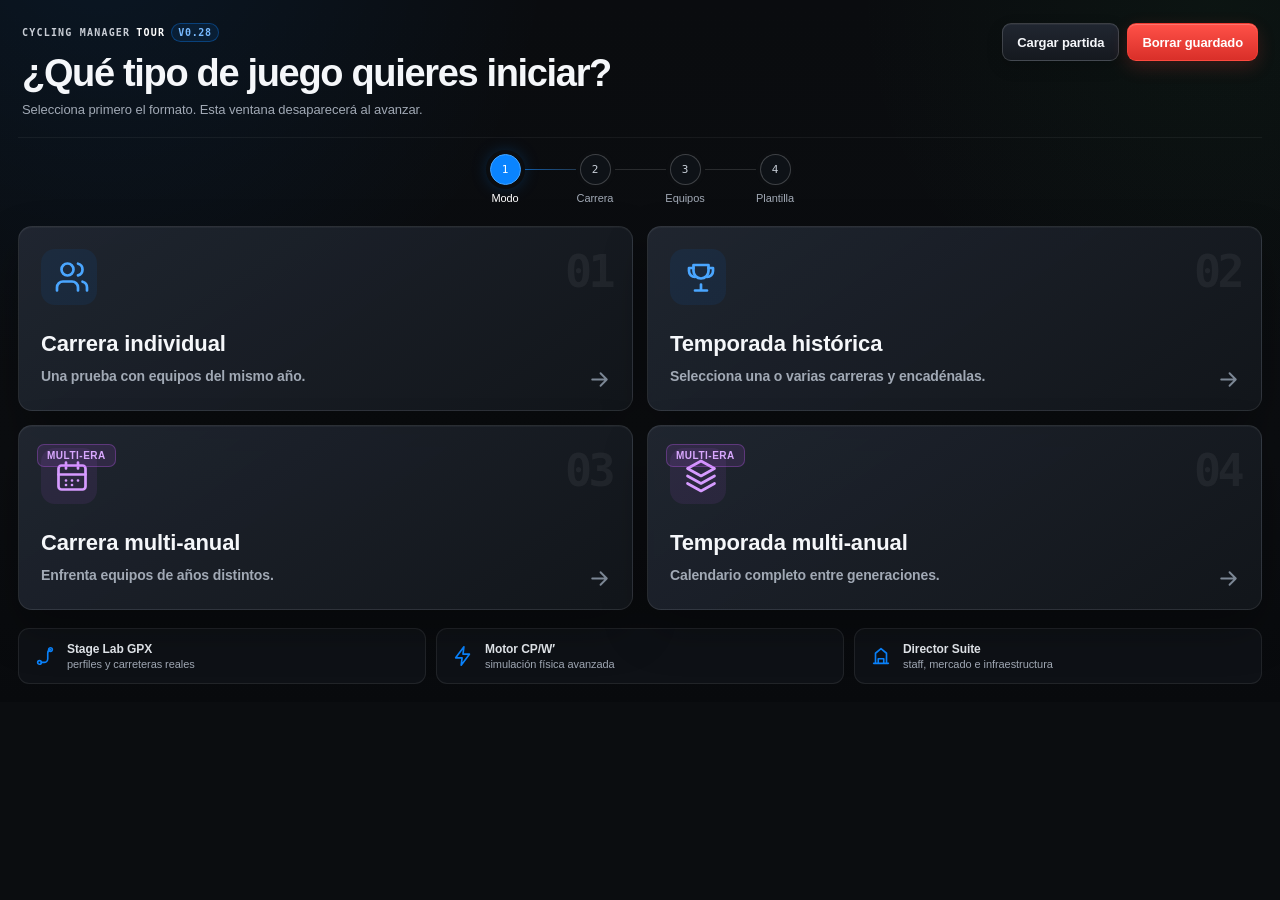
==== commit ede4e1a6: "Add files via upload" ====
--- a/index.html
+++ b/index.html
@@ -3,13 +3,17 @@
 <head>
   <meta charset="UTF-8" />
   <meta name="viewport" content="width=device-width, initial-scale=1.0" />
-  <meta name="theme-color" content="#0b1120" />
-  <title>Cycling Manager v0.26 · Season Fast-Forward + Stage Lab</title>
+  <meta name="theme-color" content="#0b0d10" />
+  <meta name="description" content="Cycling Manager Tour v0.28 Graphite Performance con Director Suite, archivo histórico 1990-2026, Stage Lab GPX y nueva interfaz visual." />
+  <title>Cycling Manager Tour v0.28 · Graphite Performance</title>
   <link rel="stylesheet" href="styles.css" />
   <link rel="stylesheet" href="v024.css" />
+  <link rel="stylesheet" href="historical.css" />
+  <link rel="stylesheet" href="v026.css" />
   <link rel="stylesheet" href="gpx.css" />
   <link rel="stylesheet" href="stage-lab-integration.css" />
-  <link rel="stylesheet" href="v026.css" />
+  <link rel="stylesheet" href="v027.css" />
+  <link rel="stylesheet" href="v028.css" />
 </head>
 <body>
   <div id="app"></div>
@@ -17,23 +21,27 @@
   <script src="data.js"></script>
   <script src="v024-data.js"></script>
 
-  <!-- GPX data and route/elevation engine must load before game.js -->
+  <!-- Rutas GPX reales incluidas y utilidades de altimetría. Deben cargarse
+       antes de game.js para que el calendario base 2026 conserve los GPX. -->
   <script src="gpx-stage-data.js"></script>
   <script src="gpx-engine.js"></script>
 
   <script src="game.js"></script>
   <script src="v024-expansion.js"></script>
+  <script src="historical-manifest.js"></script>
+  <script src="current-2026-major.js"></script>
+  <script src="staff-database.js"></script>
+  <script src="historical-engine.js"></script>
+  <script src="staff-market-v026.js"></script>
+  <script src="youth-market-v026.js"></script>
+  <script src="v026-management.js"></script>
+  <script src="v026-frontoffice.js"></script>
 
-  <!-- Runtime hooks: 250 m physics + interactive profile/route -->
-  <script src="gpx-integration.js"></script>
-
-  <!-- v0.24+ hotfix: robust roster confirmation and safe persistence -->
-  <script src="v024-plus-fix.js"></script>
-
-  <!-- v0.25: Grand Tour Stage Lab for every calendar event -->
-  <script src="stage-lab-integration.js"></script>
-
-  <!-- v0.26: selective season calendar + automatic race simulation -->
-  <script src="v026-season-skip.js"></script>
+  <!-- v0.27: el perfil, el mapa y la física GPX se conectan después de que
+       v0.26 haya instalado sus versiones finales de render y simulación. -->
+  <script src="gpx-integration-v027.js"></script>
+  <script src="stage-lab-integration-v027.js"></script>
+  <script src="v027.js"></script>
+  <script src="v028.js"></script>
 </body>
 </html>
--- a/v024.css
+++ b/v024.css
@@ -1,5 +1,5 @@
 /* ============================================================
-   CYCLING MANAGER TOUR v0.24
+   CYCLING MANAGER TOUR v0.24+
    v024.css
    Capa visual adicional. Se carga después de styles.css.
    ============================================================ */
@@ -345,7 +345,7 @@
   background: linear-gradient(90deg, #a78bfa, #38bdf8);
 }
 
-/* Perfil v0.24 */
+/* Perfil v0.24+ */
 .v024-profile .profile-svg svg {
   min-height: 340px;
 }
--- a/historical.css
+++ b/historical.css
@@ -0,0 +1,34 @@
+/* ============================================================
+   Cycling Manager Tour v0.25 Historical
+   ============================================================ */
+.historical-mode-grid{grid-template-columns:repeat(4,minmax(0,1fr))}
+.historical-control-panel,.special-era-panel{margin-top:16px}
+.historical-control-head{display:flex;justify-content:space-between;align-items:flex-start;gap:16px;margin-bottom:14px}
+.historical-control-head h2{margin:0 0 5px}.historical-control-head p{margin:0}
+.historical-controls-grid{display:grid;grid-template-columns:repeat(4,minmax(0,1fr));gap:12px}
+.historical-controls-grid label{display:grid;gap:7px;color:var(--muted);font-size:11px;font-weight:900;text-transform:uppercase;letter-spacing:.05em}
+.historical-search{width:100%;padding:10px;border-radius:12px;background:#0f172a;color:var(--text);border:1px solid var(--border);font-weight:800}
+.historical-status{display:grid;gap:5px;margin-top:13px;padding:12px 14px;border-radius:14px;background:rgba(56,189,248,.08);border:1px solid rgba(56,189,248,.28)}
+.historical-status span{color:var(--muted);font-size:12px}.historical-tools-row{display:flex;gap:8px;flex-wrap:wrap;margin-top:12px}
+.data-tools-note{margin-top:12px;padding:13px;border-radius:14px;border:1px solid rgba(245,158,11,.34);background:rgba(245,158,11,.08);color:#e5e7eb;line-height:1.55}
+.data-tools-note code{background:rgba(15,23,42,.7);padding:3px 6px;border-radius:6px;color:#bae6fd}
+.special-years{display:grid;grid-template-columns:repeat(10,minmax(0,1fr));gap:6px;margin:12px 0}
+.year-chip{display:flex;align-items:center;justify-content:center;gap:4px;padding:8px 6px;border-radius:10px;border:1px solid var(--border);background:rgba(15,23,42,.48);font-size:11px;font-weight:900}
+.year-chip.ready{border-color:rgba(34,197,94,.42);background:rgba(34,197,94,.08)}.year-chip.missing{opacity:.42}
+.year-chip input{accent-color:var(--green)}.special-launch{display:flex;align-items:end}.special-launch button{width:100%}
+.historical-team-card{position:relative;overflow:hidden}.historical-team-card:before{content:"";position:absolute;inset:0 0 auto 0;height:4px;background:linear-gradient(90deg,var(--team-primary),var(--team-secondary),var(--team-accent))}
+.historical-jersey-card{position:relative}.jersey-year{position:absolute;right:10px;top:10px;z-index:8;padding:5px 8px;border-radius:999px;background:rgba(15,23,42,.82);border:1px solid rgba(255,255,255,.3);font-weight:950;font-size:11px;color:#fff}
+.jersey-pattern-center .stripe-a{left:50%;transform:translateX(-50%);width:26px}.jersey-pattern-center .stripe-b{display:none}
+.jersey-pattern-bands .stripe-a{left:0;right:0;top:38px;bottom:auto;width:auto;height:18px;transform:none}.jersey-pattern-bands .stripe-b{left:0;right:0;top:78px;bottom:auto;width:auto;height:10px;transform:none}
+.jersey-pattern-chevron .stripe-a{left:24px;top:8px;height:85px;transform:rotate(-35deg);width:17px}.jersey-pattern-chevron .stripe-b{right:24px;top:8px;height:85px;transform:rotate(35deg);width:17px}
+.data-provenance{margin:0;color:#94a3b8;font-size:10px;text-transform:uppercase;letter-spacing:.04em}
+.empty-state{grid-column:1/-1;display:grid;gap:7px;padding:28px;border:1px dashed var(--border);border-radius:16px;text-align:center;color:var(--muted)}
+@media(max-width:1450px){.historical-mode-grid{grid-template-columns:repeat(2,minmax(0,1fr))}.historical-controls-grid{grid-template-columns:repeat(2,minmax(0,1fr))}.special-years{grid-template-columns:repeat(8,minmax(0,1fr))}}
+@media(max-width:800px){.historical-mode-grid,.historical-controls-grid{grid-template-columns:1fr}.special-years{grid-template-columns:repeat(5,minmax(0,1fr))}.historical-control-head{flex-direction:column}.historical-tools-row{display:grid}.historical-tools-row button{width:100%}}
+.named-staff-card{display:grid;gap:9px}.staff-meta{margin:0;color:#94a3b8;font-size:12px}.staff-skill-grid{display:grid;grid-template-columns:repeat(2,minmax(0,1fr));gap:7px}.staff-skill-grid>div{display:grid;grid-template-columns:1fr auto;gap:4px;align-items:center;padding:7px;border-radius:10px;background:rgba(15,23,42,.48);border:1px solid var(--border)}.staff-skill-grid span{font-size:10px;text-transform:uppercase;color:#94a3b8}.staff-skill-grid strong{font-size:12px;color:#e5e7eb}.staff-skill-grid i{grid-column:1/-1;height:4px;background:rgba(148,163,184,.18);border-radius:999px;overflow:hidden}.staff-skill-grid b{display:block;height:100%;background:linear-gradient(90deg,var(--blue),var(--green))}
+
+
+.historical-iconic-search{display:flex;flex-wrap:wrap;gap:.45rem;align-items:center;margin:.8rem 0;color:var(--muted)}
+.chip-button{width:auto!important;padding:.45rem .72rem!important;border-radius:999px!important;font-size:.78rem!important;background:rgba(41,121,255,.12)!important;border:1px solid rgba(93,155,255,.35)!important}
+.chip-button.clear{background:rgba(255,255,255,.06)!important}
+.historical-reserve{background:rgba(245,158,11,.16)!important;color:#fbbf24!important;border-color:rgba(245,158,11,.35)!important}
--- a/v026.css
+++ b/v026.css
@@ -1,81 +1,4 @@
-/* ============================================================
-   CYCLING MANAGER TOUR v0.26 · Season planner and fast-forward
-   ============================================================ */
-
-.v026-season-planner { border-color: rgba(45, 212, 191, .34); }
-.v026-season-planner .section-heading { margin-bottom: 12px; }
-.v026-preset-row { display: flex; flex-wrap: wrap; gap: 8px; margin-bottom: 14px; }
-.v026-preset-row button.active { background: linear-gradient(180deg, #5eead4, #14b8a6); color: #042f2e; }
-
-.v026-race-plan-grid {
-  display: grid;
-  grid-template-columns: repeat(3, minmax(0, 1fr));
-  gap: 8px;
-  max-height: 620px;
-  overflow-y: auto;
-  padding-right: 4px;
-}
-
-.v026-race-plan-card {
-  display: grid;
-  grid-template-columns: auto 34px minmax(0, 1fr) auto;
-  align-items: center;
-  gap: 8px;
-  min-height: 66px;
-  padding: 9px;
-  border-radius: 13px;
-  border: 1px solid var(--border);
-  background: rgba(15, 23, 42, .50);
-  cursor: pointer;
-}
-
-.v026-race-plan-card.manual { border-color: rgba(34, 197, 94, .50); background: rgba(34, 197, 94, .09); }
-.v026-race-plan-card.automatic { border-color: rgba(245, 158, 11, .38); background: rgba(245, 158, 11, .07); }
-.v026-race-plan-card.completed { opacity: .62; }
-.v026-race-plan-card input { width: 18px; height: 18px; accent-color: var(--green); }
-.v026-plan-index { display: grid; place-items: center; width: 32px; height: 32px; border-radius: 10px; background: rgba(148, 163, 184, .12); font-weight: 950; }
-.v026-plan-copy { display: grid; gap: 4px; min-width: 0; }
-.v026-plan-copy b { overflow: hidden; text-overflow: ellipsis; white-space: nowrap; }
-.v026-plan-copy small { color: var(--muted); font-size: 10px; }
-.v026-plan-mode { padding: 5px 7px; border-radius: 999px; color: #bbf7d0; background: rgba(34, 197, 94, .14); border: 1px solid rgba(34, 197, 94, .32); font-size: 9px; font-weight: 950; }
-.v026-race-plan-card.automatic .v026-plan-mode { color: #fde68a; background: rgba(245, 158, 11, .13); border-color: rgba(245, 158, 11, .34); }
-.v026-race-plan-card.completed .v026-plan-mode { color: #bae6fd; background: rgba(56, 189, 248, .12); border-color: rgba(56, 189, 248, .30); }
-
-.v026-jump-panel { border-color: rgba(167, 139, 250, .38); }
-.v026-jump-controls { display: grid; grid-template-columns: minmax(260px, 1fr) auto; gap: 10px; align-items: center; }
-
-.v026-fast-shell { min-height: 100vh; }
-.v026-fast-card { display: grid; place-items: center; text-align: center; gap: 10px; padding: 38px; }
-.v026-fast-icon { font-size: 58px; filter: drop-shadow(0 10px 20px rgba(45, 212, 191, .28)); }
-.v026-progress { width: min(820px, 100%); height: 15px; border-radius: 999px; overflow: hidden; background: rgba(15, 23, 42, .84); border: 1px solid var(--border); }
-.v026-progress div { height: 100%; background: linear-gradient(90deg, #2dd4bf, #22c55e, #38bdf8); transition: width .25s ease; }
-
-.v026-simulated-results { display: grid; gap: 8px; }
-.v026-simulated-results > div { display: grid; grid-template-columns: 90px minmax(180px, .55fr) minmax(320px, 1fr); align-items: center; gap: 10px; padding: 10px 12px; border: 1px solid var(--border); border-radius: 12px; background: rgba(15, 23, 42, .45); }
-.v026-simulated-results span, .v026-simulated-results small { color: var(--muted); }
-
-@media (max-width: 1180px) {
-  .v026-race-plan-grid { grid-template-columns: repeat(2, minmax(0, 1fr)); }
-}
-
-@media (max-width: 760px) {
-  .v026-race-plan-grid { grid-template-columns: 1fr; }
-  .v026-jump-controls { grid-template-columns: 1fr; }
-  .v026-simulated-results > div { grid-template-columns: 1fr; }
-  .v026-fast-card { padding: 24px 14px; }
-}
-
-.v026-auto-training {
-  display: flex;
-  align-items: center;
-  gap: 10px;
-  margin: 0 0 14px;
-  padding: 10px 12px;
-  border: 1px solid rgba(56, 189, 248, .24);
-  border-radius: 12px;
-  background: rgba(56, 189, 248, .07);
-  cursor: pointer;
-}
-.v026-auto-training input { width: 19px; height: 19px; accent-color: var(--blue); }
-.v026-auto-training span { display: grid; gap: 2px; }
-.v026-auto-training small { color: var(--muted); }
+/* Cycling Manager Tour v0.26 — wizard, mercados e infraestructura */
+.eyebrow{display:block;margin-bottom:.35rem;color:#22d3ee;font-size:.72rem;font-weight:900;letter-spacing:.16em;text-transform:uppercase}.wizard-stage{display:grid;gap:18px}.wizard-progress{display:grid;grid-template-columns:repeat(4,minmax(0,1fr));gap:8px;padding:10px;border:1px solid rgba(148,163,184,.16);border-radius:16px;background:rgba(15,23,42,.64)}.wizard-progress span,.wizard-progress b{padding:11px 13px;border-radius:11px;text-align:center;font-size:.78rem}.wizard-progress span{color:#64748b;background:rgba(15,23,42,.55)}.wizard-progress .active{color:#ecfeff;background:linear-gradient(135deg,rgba(6,182,212,.3),rgba(37,99,235,.25));box-shadow:inset 0 0 0 1px rgba(34,211,238,.35)}.v026-mode-grid{grid-template-columns:repeat(4,minmax(0,1fr))}.v026-mode-grid .mode-card{min-height:210px;display:flex;flex-direction:column;align-items:flex-start;justify-content:flex-end;gap:10px;text-align:left;position:relative;overflow:hidden}.v026-mode-grid .mode-card>span{position:absolute;right:18px;top:8px;font-size:4rem;line-height:1;font-weight:950;color:rgba(148,163,184,.09)}.v026-mode-grid .mode-card strong{font-size:1.15rem}.v026-mode-grid .mode-card small{color:#94a3b8;line-height:1.45}.v026-mode-grid .special:after{content:"MULTI-ERA";position:absolute;left:16px;top:16px;padding:4px 8px;border-radius:999px;background:rgba(168,85,247,.18);color:#d8b4fe;font-size:.65rem;font-weight:900;letter-spacing:.08em}.wizard-loading{min-height:300px;display:grid;place-items:center;align-content:center;gap:18px}.spinner{width:48px;height:48px;border-radius:50%;border:4px solid rgba(148,163,184,.2);border-top-color:#22d3ee;animation:v026spin .8s linear infinite}@keyframes v026spin{to{transform:rotate(360deg)}}.large-select{max-width:420px}.large-select select{font-size:1.2rem;font-weight:800}.data-banner{display:flex;align-items:center;justify-content:space-between;gap:20px;margin-top:16px;padding:15px 17px;border-radius:13px;background:linear-gradient(135deg,rgba(6,182,212,.12),rgba(37,99,235,.08));border:1px solid rgba(34,211,238,.18)}.data-banner span{color:#94a3b8;font-size:.82rem}.setup-grid{display:grid;grid-template-columns:repeat(2,minmax(0,1fr));gap:14px;margin-top:16px}.year-selector-grid{display:grid;grid-template-columns:repeat(auto-fill,minmax(66px,1fr));gap:7px}.wizard-races{max-height:520px;overflow:auto;padding-right:6px}.race-card.checkable{cursor:pointer}.race-card.checkable input{position:absolute;opacity:0;pointer-events:none}.wizard-footer{display:flex;justify-content:space-between;align-items:center;gap:20px;margin-top:18px;padding-top:16px;border-top:1px solid rgba(148,163,184,.15)}.wizard-footer button{min-width:180px}.field-toolbar{display:flex;align-items:center;justify-content:space-between;gap:18px}.field-team-grid{display:grid;grid-template-columns:repeat(auto-fill,minmax(300px,1fr));gap:12px}.field-team-card{display:grid;grid-template-columns:auto 86px 1fr;align-items:center;gap:12px;padding:12px;border-radius:14px;border:1px solid rgba(148,163,184,.14);background:rgba(15,23,42,.55);cursor:pointer;transition:.18s}.field-team-card:hover{transform:translateY(-2px);border-color:rgba(34,211,238,.4)}.field-team-card.selected{border-color:#22d3ee;background:rgba(6,182,212,.12);box-shadow:0 0 0 1px rgba(34,211,238,.18)}.field-team-card input{width:20px;height:20px}.field-team-card .jersey-card{transform:scale(.72);transform-origin:center;width:80px;margin:-16px}.field-team-card>div:last-child{display:grid;gap:4px}.field-team-card span,.field-team-card small{color:#94a3b8}.team-search{max-width:560px}.section-heading{display:flex;align-items:flex-start;justify-content:space-between;gap:18px;margin-bottom:15px}.market-filters{display:grid;grid-template-columns:2fr repeat(3,minmax(150px,1fr));gap:10px;margin-bottom:16px}.staff-market-grid{display:grid;grid-template-columns:repeat(auto-fill,minmax(300px,1fr));gap:12px}.staff-market-card,.youth-card,.asset-card,.department-card{display:flex;flex-direction:column;gap:9px;padding:15px;border:1px solid rgba(148,163,184,.14);border-radius:15px;background:linear-gradient(145deg,rgba(15,23,42,.82),rgba(2,6,23,.7))}.staff-market-card.hired{border-color:rgba(34,197,94,.45);background:linear-gradient(145deg,rgba(20,83,45,.19),rgba(2,6,23,.72))}.staff-role{margin:0;font-weight:700}.staff-market-card button,.youth-card button,.asset-card button,.department-card button{margin-top:auto}.staff-skill-grid{display:grid;gap:5px}.staff-skill-grid>div{display:grid;grid-template-columns:1fr 32px;gap:7px;align-items:center;font-size:.72rem}.staff-skill-grid i{grid-column:1/-1;height:4px;border-radius:99px;background:rgba(148,163,184,.14);overflow:hidden}.staff-skill-grid b{display:block;height:100%;border-radius:99px;background:linear-gradient(90deg,#06b6d4,#3b82f6)}.pagination{display:flex;justify-content:center;align-items:center;gap:14px;margin-top:16px}.staff-roster-list{display:grid;gap:7px}.staff-roster-list>div{display:flex;justify-content:space-between;gap:12px;padding:10px;border-radius:10px;background:rgba(15,23,42,.62)}.staff-roster-list span{color:#94a3b8;font-size:.78rem}.kpi-strip,.asset-summary{display:grid;grid-template-columns:repeat(3,minmax(0,1fr));gap:10px}.kpi-strip>div,.asset-summary>div{display:grid;gap:5px;padding:14px;border-radius:13px;background:rgba(15,23,42,.62);border:1px solid rgba(148,163,184,.12)}.kpi-strip span,.asset-summary span,.asset-summary small{color:#94a3b8}.kpi-strip strong,.asset-summary strong{font-size:1.05rem}.asset-market-grid{display:grid;grid-template-columns:repeat(auto-fill,minmax(285px,1fr));gap:12px}.asset-card.active{border-color:#22d3ee;box-shadow:inset 0 0 0 1px rgba(34,211,238,.2)}.asset-stats{display:grid;grid-template-columns:repeat(2,minmax(0,1fr));gap:6px}.asset-stats span{display:flex;justify-content:space-between;padding:7px 9px;border-radius:8px;background:rgba(15,23,42,.58);font-size:.73rem;color:#94a3b8}.asset-stats b{color:#e2e8f0}.department-grid{display:grid;grid-template-columns:repeat(auto-fill,minmax(285px,1fr));gap:12px}.level-pips{display:flex;gap:5px}.level-pips i{width:22px;height:6px;border-radius:99px;background:rgba(148,163,184,.16)}.level-pips .on{background:linear-gradient(90deg,#22c55e,#06b6d4)}.club-dashboard{display:grid;gap:16px}.youth-grid{display:grid;grid-template-columns:repeat(auto-fill,minmax(285px,1fr));gap:12px}.youth-card small{color:#94a3b8}.button-row{display:flex;flex-wrap:wrap;gap:8px}.historical-team-card .chip-row{max-height:78px;overflow:hidden}
+@media(max-width:1100px){.v026-mode-grid{grid-template-columns:repeat(2,minmax(0,1fr))}.market-filters{grid-template-columns:repeat(2,minmax(0,1fr))}.asset-summary,.kpi-strip{grid-template-columns:1fr 1fr}.wizard-progress{grid-template-columns:1fr 1fr}}
+@media(max-width:700px){.v026-mode-grid,.setup-grid,.market-filters,.asset-summary,.kpi-strip{grid-template-columns:1fr}.wizard-progress{grid-template-columns:1fr 1fr}.field-toolbar,.section-heading,.wizard-footer,.data-banner{align-items:stretch;flex-direction:column}.field-team-grid{grid-template-columns:1fr}.field-team-card{grid-template-columns:auto 72px 1fr}.staff-market-grid,.asset-market-grid,.department-grid,.youth-grid{grid-template-columns:1fr}.wizard-header .top-actions{width:100%}}
--- a/v027.css
+++ b/v027.css
@@ -0,0 +1,10 @@
+/* Cycling Manager Tour v0.27 · GPX Stage Lab */
+.v027-version-chip{display:inline-flex;align-items:center;gap:6px;padding:6px 9px;border:1px solid rgba(45,212,191,.28);border-radius:999px;background:rgba(6,78,59,.24);color:#a7f3d0;font-size:10px;font-weight:900;letter-spacing:.06em;text-transform:uppercase}
+.stage-lab-manager-header .top-actions{flex-wrap:wrap;justify-content:flex-end}
+.stage-lab-manager-header p{max-width:980px}
+.stage-lab-manager-shell .header{position:relative}
+.stage-lab-manager-shell .header:after{content:"v0.27";position:absolute;right:12px;bottom:-10px;padding:3px 8px;border-radius:999px;border:1px solid rgba(45,212,191,.32);background:#071018;color:#6ee7b7;font-size:9px;font-weight:900;letter-spacing:.08em}
+.gpx-stage-card .stage-title-row{align-items:flex-start}
+.gpx-stage-card .badge-row{justify-content:flex-end}
+.gpx-route-canvas,.gpx-profile-canvas{image-rendering:auto}
+@media(max-width:760px){.stage-lab-manager-header .top-actions{justify-content:flex-start}.stage-lab-manager-shell .header:after{display:none}}
--- a/v028.css
+++ b/v028.css
@@ -0,0 +1,606 @@
+/* ============================================================
+   CYCLING MANAGER TOUR v0.28 · GRAPHITE PERFORMANCE
+   Design system inspirado en interfaces Apple / motorsport data.
+   ============================================================ */
+
+:root {
+  --bg: #0b0d10;
+  --bg-deep: #07090c;
+  --panel: #161a20;
+  --panel2: #1c2129;
+  --panel3: #222833;
+  --surface: #11151a;
+  --surface-soft: rgba(22, 26, 32, .86);
+  --text: #f5f7fa;
+  --muted: #a1a9b5;
+  --muted-2: #697382;
+  --border: rgba(255,255,255,.08);
+  --border-strong: rgba(255,255,255,.16);
+  --blue: #0a84ff;
+  --blue-soft: rgba(10,132,255,.14);
+  --green: #30d158;
+  --green-soft: rgba(48,209,88,.13);
+  --yellow: #ffd60a;
+  --orange: #ff9f0a;
+  --red: #ff453a;
+  --pink: #ff4f9a;
+  --purple: #bf5af2;
+  --cyan: #64d2ff;
+  --shadow: rgba(0,0,0,.44);
+  --radius: 14px;
+  --radius-lg: 20px;
+  --font-display: -apple-system, BlinkMacSystemFont, "SF Pro Display", "Helvetica Neue", Arial, sans-serif;
+  --font-text: -apple-system, BlinkMacSystemFont, "SF Pro Text", "Helvetica Neue", Arial, sans-serif;
+  --font-mono: "SFMono-Regular", "SF Mono", ui-monospace, Menlo, Monaco, Consolas, monospace;
+}
+
+html.v028-graphite { color-scheme: dark; background: var(--bg); }
+html.v028-graphite, html.v028-graphite body { min-height: 100%; }
+body.v028-ui {
+  margin: 0;
+  color: var(--text);
+  font-family: var(--font-text);
+  font-size: 14px;
+  font-weight: 400;
+  background:
+    radial-gradient(circle at 8% -10%, rgba(10,132,255,.09), transparent 32%),
+    radial-gradient(circle at 95% 0%, rgba(48,209,88,.045), transparent 26%),
+    linear-gradient(180deg, #0a0c0f 0%, #0b0d10 65%, #080a0d 100%);
+  letter-spacing: -.005em;
+}
+body.v028-ui::before {
+  content: "";
+  position: fixed;
+  inset: 0;
+  pointer-events: none;
+  opacity: .12;
+  background-image: linear-gradient(rgba(255,255,255,.018) 1px, transparent 1px), linear-gradient(90deg, rgba(255,255,255,.014) 1px, transparent 1px);
+  background-size: 56px 56px;
+  mask-image: linear-gradient(to bottom, #000, transparent 82%);
+}
+
+body.v028-ui #app {
+  position: relative;
+  z-index: 1;
+  width: min(100%, 1920px);
+  margin: 0 auto;
+  padding: 18px;
+}
+
+body.v028-ui *, body.v028-ui *::before, body.v028-ui *::after { box-sizing: border-box; }
+body.v028-ui button, body.v028-ui input, body.v028-ui select, body.v028-ui textarea { font: inherit; }
+body.v028-ui button { -webkit-tap-highlight-color: transparent; }
+body.v028-ui h1, body.v028-ui h2, body.v028-ui h3, body.v028-ui strong { font-family: var(--font-display); }
+body.v028-ui h1 { letter-spacing: -.035em; }
+body.v028-ui h2 { letter-spacing: -.02em; }
+body.v028-ui .muted { color: var(--muted); }
+body.v028-ui .small { font-size: 12px; }
+body.v028-ui .v028-icon { flex: 0 0 auto; }
+
+/* --- Global buttons ------------------------------------------------------ */
+body.v028-ui button {
+  min-height: 38px;
+  border: 1px solid transparent;
+  border-radius: 9px;
+  padding: 9px 14px;
+  color: #fff;
+  background: linear-gradient(180deg, #178cff 0%, #0077ed 100%);
+  box-shadow: 0 6px 18px rgba(10,132,255,.2), inset 0 1px 0 rgba(255,255,255,.2);
+  font-size: 13px;
+  font-weight: 650;
+  letter-spacing: -.01em;
+  cursor: pointer;
+  transition: transform .16s ease, filter .16s ease, border-color .16s ease, background .16s ease, box-shadow .16s ease;
+}
+body.v028-ui button:hover:not(:disabled) { transform: translateY(-1px); filter: brightness(1.07); }
+body.v028-ui button:active:not(:disabled) { transform: translateY(0) scale(.985); }
+body.v028-ui button:disabled { opacity: .38; cursor: not-allowed; box-shadow: none; }
+body.v028-ui button.secondary, body.v028-ui .tab {
+  color: var(--text);
+  border-color: var(--border-strong);
+  background: linear-gradient(180deg, rgba(34,40,51,.96), rgba(22,26,32,.96));
+  box-shadow: inset 0 1px 0 rgba(255,255,255,.045), 0 6px 16px rgba(0,0,0,.18);
+}
+body.v028-ui button.danger {
+  color: #fff;
+  border-color: rgba(255,69,58,.55);
+  background: linear-gradient(180deg, #ff5148, #d92f29);
+  box-shadow: 0 6px 18px rgba(255,69,58,.18), inset 0 1px 0 rgba(255,255,255,.2);
+}
+body.v028-ui button .v028-icon { vertical-align: middle; margin-left: 5px; }
+
+/* --- Global form controls ------------------------------------------------ */
+body.v028-ui input:not([type="range"]):not([type="checkbox"]):not([type="radio"]),
+body.v028-ui select,
+body.v028-ui textarea {
+  width: 100%;
+  min-height: 40px;
+  padding: 10px 12px;
+  color: var(--text);
+  border: 1px solid var(--border);
+  border-radius: 9px;
+  outline: 0;
+  background: #101419;
+  box-shadow: inset 0 1px 0 rgba(255,255,255,.025);
+  transition: border-color .16s ease, box-shadow .16s ease, background .16s ease;
+}
+body.v028-ui input:focus, body.v028-ui select:focus, body.v028-ui textarea:focus {
+  border-color: rgba(10,132,255,.8);
+  box-shadow: 0 0 0 3px rgba(10,132,255,.14);
+  background: #12171d;
+}
+body.v028-ui input[type="range"] { accent-color: var(--blue); }
+body.v028-ui input[type="checkbox"] { accent-color: var(--blue); }
+
+/* --- Generic panels and navigation -------------------------------------- */
+body.v028-ui .panel {
+  overflow: hidden;
+  margin-bottom: 14px;
+  padding: 16px;
+  color: var(--text);
+  border: 1px solid var(--border);
+  border-radius: var(--radius);
+  background: linear-gradient(180deg, rgba(28,33,41,.94), rgba(18,22,27,.96));
+  box-shadow: 0 18px 45px rgba(0,0,0,.25), inset 0 1px 0 rgba(255,255,255,.025);
+}
+body.v028-ui .panel h2 { margin: 0 0 14px; font-size: 20px; font-weight: 680; }
+body.v028-ui .panel h3 { margin: 12px 0 8px; }
+body.v028-ui .header {
+  margin-bottom: 14px;
+  padding: 2px 2px 0;
+}
+body.v028-ui .header h1 { margin: 0; font-size: clamp(28px, 3.5vw, 44px); line-height: 1.02; font-weight: 720; }
+body.v028-ui .header p { margin: 7px 0 0; color: var(--muted); }
+body.v028-ui .top-actions { gap: 8px; }
+body.v028-ui .tabs, body.v028-ui .manager-tabs {
+  gap: 5px;
+  padding: 5px;
+  border: 1px solid var(--border);
+  border-radius: 11px;
+  background: rgba(7,9,12,.52);
+}
+body.v028-ui .tab { min-height: 34px; box-shadow: none; }
+body.v028-ui .tab.active, body.v028-ui .manager-tabs button.active {
+  border-color: rgba(10,132,255,.5);
+  background: rgba(10,132,255,.18);
+  color: #d8ecff;
+}
+
+/* --- Badges -------------------------------------------------------------- */
+body.v028-ui .badge, body.v028-ui .chip, body.v028-ui .v028-count-pill {
+  display: inline-flex;
+  align-items: center;
+  gap: 5px;
+  min-height: 24px;
+  padding: 4px 8px;
+  border: 1px solid var(--border);
+  border-radius: 7px;
+  color: #dce2ea;
+  background: rgba(255,255,255,.045);
+  font-size: 10px;
+  font-weight: 700;
+  letter-spacing: .015em;
+}
+body.v028-ui .badge.green, body.v028-ui .chip.selected { color: #9df5b3; border-color: rgba(48,209,88,.32); background: rgba(48,209,88,.1); }
+body.v028-ui .badge.blue { color: #abd5ff; border-color: rgba(10,132,255,.34); background: rgba(10,132,255,.1); }
+body.v028-ui .badge.orange { color: #ffd39b; border-color: rgba(255,159,10,.34); background: rgba(255,159,10,.1); }
+body.v028-ui .badge.red { color: #ffbbb6; border-color: rgba(255,69,58,.34); background: rgba(255,69,58,.1); }
+
+/* ============================================================
+   WIZARD V0.28
+   ============================================================ */
+.v028-wizard-header {
+  display: flex;
+  align-items: flex-start;
+  justify-content: space-between;
+  gap: 22px;
+  min-height: 90px;
+  padding: 5px 4px 18px;
+  border-bottom: 1px solid rgba(255,255,255,.055);
+}
+.v028-header-main { display: flex; align-items: flex-start; gap: 14px; min-width: 0; }
+.v028-header-main > div { min-width: 0; }
+.v028-brandline {
+  display: inline-flex;
+  align-items: center;
+  gap: 6px;
+  margin-bottom: 12px;
+  color: #c8cdd5;
+  font-family: var(--font-mono);
+  font-size: 10px;
+  font-weight: 700;
+  letter-spacing: .12em;
+}
+.v028-brandline b { color: #fff; }
+.v028-brandline em {
+  padding: 3px 6px;
+  border: 1px solid rgba(10,132,255,.35);
+  border-radius: 999px;
+  color: #78baff;
+  background: rgba(10,132,255,.1);
+  font-style: normal;
+  letter-spacing: .07em;
+}
+.v028-wizard-header h1 { margin: 0; max-width: 850px; font-size: clamp(27px, 3vw, 38px); line-height: 1.04; font-weight: 720; }
+.v028-wizard-header p { margin: 7px 0 0; color: var(--muted); font-size: 13px; line-height: 1.45; }
+.v028-header-actions { display: flex; gap: 8px; flex-wrap: wrap; justify-content: flex-end; }
+.v028-back-button {
+  min-height: 30px !important;
+  padding: 5px 9px !important;
+  color: #cbd2db !important;
+  border: 1px solid var(--border) !important;
+  background: rgba(255,255,255,.035) !important;
+  box-shadow: none !important;
+}
+.v028-back-button .v028-icon { margin: 0 4px 0 0 !important; }
+.v028-wizard-stage { display: grid; gap: 18px; padding-top: 16px; }
+
+.v028-stepper {
+  position: relative;
+  display: grid;
+  grid-template-columns: repeat(4, minmax(90px, 1fr));
+  max-width: 980px;
+  margin: 0 auto 4px;
+}
+.v028-stepper::before {
+  content: "";
+  position: absolute;
+  top: 15px;
+  right: 11%;
+  left: 11%;
+  height: 1px;
+  background: linear-gradient(90deg, rgba(10,132,255,.8), rgba(255,255,255,.13) 35%, rgba(255,255,255,.13));
+}
+.v028-step { position: relative; z-index: 1; display: grid; justify-items: center; gap: 7px; color: var(--muted); font-size: 11px; font-weight: 520; }
+.v028-step > span {
+  display: grid;
+  place-items: center;
+  width: 31px;
+  height: 31px;
+  border: 1px solid rgba(255,255,255,.2);
+  border-radius: 50%;
+  color: #c7ced7;
+  background: #0e1217;
+  box-shadow: 0 0 0 4px var(--bg);
+  font-family: var(--font-mono);
+  font-size: 11px;
+}
+.v028-step b { font-weight: 520; }
+.v028-step.active { color: #fff; }
+.v028-step.active > span { color: #fff; border-color: #45a4ff; background: var(--blue); box-shadow: 0 0 0 4px var(--bg), 0 0 18px rgba(10,132,255,.35); }
+.v028-step.done > span { color: #07130b; border-color: var(--green); background: var(--green); }
+
+/* Mode cards */
+.v028-mode-grid { display: grid; grid-template-columns: repeat(2, minmax(0, 1fr)); gap: 14px; }
+.v028-mode-card {
+  position: relative;
+  display: grid;
+  align-content: end;
+  justify-items: start;
+  min-height: 250px;
+  overflow: hidden;
+  padding: 22px !important;
+  text-align: left;
+  color: var(--text) !important;
+  border: 1px solid rgba(255,255,255,.09) !important;
+  border-radius: 14px !important;
+  background:
+    linear-gradient(145deg, rgba(34,40,51,.9), rgba(18,22,27,.98)) !important;
+  box-shadow: 0 20px 45px rgba(0,0,0,.27), inset 0 1px 0 rgba(255,255,255,.035) !important;
+}
+.v028-mode-card::before {
+  content: "";
+  position: absolute;
+  inset: 0;
+  opacity: 0;
+  background: radial-gradient(circle at 15% 15%, rgba(10,132,255,.16), transparent 42%);
+  transition: opacity .2s ease;
+}
+.v028-mode-card:hover::before { opacity: 1; }
+.v028-mode-card.special::before { background: radial-gradient(circle at 15% 15%, rgba(191,90,242,.18), transparent 42%); }
+.v028-mode-number { position: absolute; top: 18px; right: 20px; color: rgba(255,255,255,.055); font-family: var(--font-mono); font-size: 45px; font-weight: 800; letter-spacing: -.08em; }
+.v028-mode-icon { display: grid; place-items: center; width: 56px; height: 56px; margin-bottom: 26px; color: #4aa6ff; border-radius: 14px; background: rgba(10,132,255,.08); }
+.v028-mode-card.special .v028-mode-icon { color: #d69bff; background: rgba(191,90,242,.09); }
+.v028-mode-card strong { position: relative; z-index: 1; margin-bottom: 9px; font-size: 22px; font-weight: 680; }
+.v028-mode-card small { position: relative; z-index: 1; max-width: 340px; color: var(--muted); font-size: 14px; line-height: 1.55; }
+.v028-mode-arrow { position: absolute; right: 20px; bottom: 18px; color: #7c8795; transition: transform .18s ease, color .18s ease; }
+.v028-mode-card:hover .v028-mode-arrow { color: #fff; transform: translateX(4px); }
+.v028-special-label { position: absolute; top: 18px; left: 18px; padding: 5px 9px; border: 1px solid rgba(191,90,242,.32); border-radius: 7px; color: #d9a8ff; background: rgba(191,90,242,.12); font-size: 10px; font-weight: 750; letter-spacing: .05em; }
+.v028-feature-strip { display: grid; grid-template-columns: repeat(3, 1fr); gap: 10px; }
+.v028-feature-strip > div { display: flex; align-items: center; gap: 11px; padding: 13px 15px; border: 1px solid var(--border); border-radius: 11px; color: var(--muted); background: rgba(18,22,27,.68); }
+.v028-feature-strip .v028-icon { color: var(--blue); }
+.v028-feature-strip span { display: grid; gap: 2px; font-size: 11px; }
+.v028-feature-strip b { color: #e9edf2; font-size: 12px; }
+
+/* Configuration blocks */
+.v028-config-card, .v028-races-section, .v028-year-team-section, .v028-roster-section {
+  padding: 16px;
+  border: 1px solid var(--border);
+  border-radius: 13px;
+  background: linear-gradient(180deg, rgba(22,26,32,.94), rgba(15,18,23,.96));
+  box-shadow: inset 0 1px 0 rgba(255,255,255,.02);
+}
+.v028-section-heading { display: flex; align-items: flex-start; justify-content: space-between; gap: 18px; margin-bottom: 14px; }
+.v028-section-heading h2 { margin: 0; font-size: 20px; font-weight: 680; }
+.v028-section-heading p { margin: 5px 0 0; color: var(--muted); font-size: 12px; }
+.v028-kicker { color: #7fbaff; font-family: var(--font-mono); font-size: 9px; font-weight: 750; letter-spacing: .11em; }
+.v028-count-pill { color: #d6e8fb; background: rgba(10,132,255,.085); border-color: rgba(10,132,255,.25); }
+.v028-season-selector { display: grid; grid-template-columns: minmax(240px, .55fr) 1fr; gap: 15px; align-items: end; }
+.v028-season-selector label, .v028-config-grid label { display: grid; gap: 7px; color: var(--muted); font-size: 11px; font-weight: 600; }
+.v028-dataset-summary { display: flex; justify-content: space-between; gap: 20px; padding: 12px 14px; border: 1px solid var(--border); border-radius: 10px; background: rgba(9,12,16,.52); }
+.v028-dataset-summary strong { color: #e9edf2; }
+.v028-dataset-summary span { color: var(--muted-2); font-size: 11px; }
+.v028-year-grid { display: grid; grid-template-columns: repeat(auto-fill, minmax(65px, 1fr)); gap: 7px; max-height: 160px; overflow: auto; padding: 2px; }
+.v028-year-chip { position: relative; display: grid; place-items: center; min-height: 34px; border: 1px solid var(--border); border-radius: 8px; color: var(--muted); background: rgba(8,11,14,.52); cursor: pointer; }
+.v028-year-chip input { position: absolute; opacity: 0; }
+.v028-year-chip.ready:hover { border-color: rgba(10,132,255,.4); color: #fff; }
+.v028-year-chip.selected { color: #fff; border-color: var(--blue); background: rgba(10,132,255,.15); box-shadow: 0 0 0 1px rgba(10,132,255,.2); }
+.v028-year-chip.missing { opacity: .28; cursor: not-allowed; }
+.v028-config-grid { display: grid; grid-template-columns: repeat(2, minmax(0, 1fr)); gap: 12px; margin-top: 14px; }
+
+/* Toolbars */
+.v028-toolbar { display: flex; align-items: center; justify-content: space-between; gap: 12px; margin-bottom: 13px; padding: 8px; border: 1px solid var(--border); border-radius: 10px; background: rgba(7,10,13,.5); }
+.v028-search { display: flex; align-items: center; gap: 8px; min-width: 250px; max-width: 460px; flex: 1; padding: 0 10px; color: var(--muted-2); border: 1px solid var(--border); border-radius: 8px; background: #0e1217; }
+.v028-search input { min-height: 36px !important; padding: 0 !important; border: 0 !important; background: transparent !important; box-shadow: none !important; }
+.v028-filter-pills { display: flex; flex-wrap: wrap; gap: 6px; }
+body.v028-ui .v028-filter-pills button { min-height: 32px; padding: 6px 10px; color: #c8cfd8; border: 1px solid var(--border); background: rgba(255,255,255,.035); box-shadow: none; font-size: 11px; }
+body.v028-ui .v028-filter-pills button.active { color: #fff; border-color: rgba(10,132,255,.48); background: rgba(10,132,255,.18); box-shadow: inset 0 1px 0 rgba(255,255,255,.08); }
+
+/* Race cards */
+.v028-race-grid { display: grid; grid-template-columns: repeat(3, minmax(0, 1fr)); gap: 12px; }
+.v028-race-card {
+  position: relative;
+  display: grid;
+  min-height: 218px;
+  overflow: hidden;
+  padding: 14px 14px 9px !important;
+  text-align: left;
+  color: var(--text) !important;
+  border: 1px solid var(--border) !important;
+  border-radius: 11px !important;
+  background: linear-gradient(180deg, rgba(29,34,42,.96), rgba(15,18,23,.98)) !important;
+  box-shadow: inset 0 1px 0 rgba(255,255,255,.025), 0 12px 24px rgba(0,0,0,.18) !important;
+  cursor: pointer;
+}
+.v028-race-card input { position: absolute; opacity: 0; }
+.v028-race-card::before { content: ""; position: absolute; inset: auto 0 0; height: 42%; opacity: .75; background: linear-gradient(180deg, transparent, var(--race-fill)); }
+.v028-race-card:hover { border-color: color-mix(in srgb, var(--race-tone) 55%, transparent) !important; }
+.v028-race-card.selected { border-color: var(--race-tone) !important; box-shadow: 0 0 0 1px var(--race-tone), 0 0 28px var(--race-glow) !important; }
+.v028-race-top { position: relative; z-index: 2; display: flex; justify-content: space-between; gap: 10px; align-items: center; }
+.v028-race-date { color: #aab2bd; font-family: var(--font-mono); font-size: 9px; font-weight: 700; letter-spacing: .04em; }
+.v028-category { padding: 4px 7px; border-radius: 5px; color: #c8b5ff; background: rgba(124,92,252,.16); font-size: 8px; font-weight: 750; letter-spacing: .03em; }
+.v028-category.grand { color: #ffe57d; background: rgba(255,214,10,.14); }
+.v028-category.monument { color: #ffd08f; background: rgba(255,159,10,.14); }
+.v028-category.tt { color: #b5eaff; background: rgba(100,210,255,.13); }
+.v028-race-name { position: relative; z-index: 2; display: block; margin-top: 11px; font-size: 17px; line-height: 1.15; font-weight: 700; text-transform: uppercase; }
+.v028-race-meta { position: relative; z-index: 2; display: flex; gap: 6px; align-items: center; margin-top: 8px; color: #d6dbe2; font-size: 11px; }
+.v028-race-meta i { color: var(--muted-2); font-style: normal; }
+.v028-race-limit { position: relative; z-index: 2; margin-top: 4px; color: var(--muted); font-size: 10px; }
+.v028-race-profile { position: absolute; right: 0; bottom: 0; left: 0; z-index: 1; width: 100%; height: 82px; }
+.v028-card-arrow { position: absolute; right: 10px; bottom: 9px; z-index: 3; display: grid; place-items: center; width: 27px; height: 27px; color: #fff; border: 1px solid rgba(255,255,255,.14); border-radius: 50%; background: color-mix(in srgb, var(--race-tone, var(--blue)) 65%, transparent); backdrop-filter: blur(6px); }
+.v028-wizard-footer { display: flex; align-items: center; justify-content: space-between; gap: 18px; margin-top: 14px; padding-top: 13px; border-top: 1px solid var(--border); color: var(--muted); }
+.v028-wizard-footer span b { color: #fff; font-size: 15px; }
+.v028-wizard-footer button { min-width: 160px; }
+
+/* Team cards */
+.v028-team-toolbar { position: sticky; top: 8px; z-index: 20; margin-bottom: 0; background: rgba(11,13,16,.92); backdrop-filter: blur(18px); }
+.v028-team-grid { display: grid; grid-template-columns: repeat(3, minmax(0, 1fr)); gap: 12px; }
+.v028-team-card {
+  position: relative;
+  display: grid;
+  min-height: 330px;
+  overflow: hidden;
+  padding: 12px !important;
+  text-align: left;
+  color: var(--text) !important;
+  border: 1px solid var(--border) !important;
+  border-radius: 12px !important;
+  background:
+    radial-gradient(circle at 50% 29%, color-mix(in srgb, var(--team-primary) 22%, transparent), transparent 36%),
+    linear-gradient(180deg, rgba(27,32,39,.96), rgba(14,17,22,.99)) !important;
+  box-shadow: inset 0 1px 0 rgba(255,255,255,.025), 0 12px 28px rgba(0,0,0,.2) !important;
+  cursor: pointer;
+}
+.v028-team-card:hover { border-color: color-mix(in srgb, var(--team-accent) 55%, rgba(255,255,255,.08)) !important; }
+.v028-team-card.selected { border-color: var(--blue) !important; box-shadow: 0 0 0 1px var(--blue), 0 0 30px rgba(10,132,255,.2) !important; }
+.v028-team-card input { position: absolute; opacity: 0; }
+.v028-team-top { position: absolute; top: 10px; right: 10px; left: 10px; z-index: 5; display: flex; align-items: center; gap: 7px; }
+.v028-year-badge { margin-left: auto; color: #d9dee5; font-family: var(--font-mono); font-size: 9px; }
+.v028-level-badge { display: inline-flex; align-items: center; min-height: 22px; padding: 3px 7px; border: 1px solid var(--border); border-radius: 6px; color: #cfd5dc; background: rgba(255,255,255,.055); font-size: 9px; font-weight: 750; }
+.v028-level-badge.wt { color: #c5e3ff; border-color: rgba(100,210,255,.26); background: rgba(10,132,255,.1); }
+.v028-level-badge.pro { color: #d8c3ff; border-color: rgba(191,90,242,.28); background: rgba(191,90,242,.1); }
+.v028-selected-check { display: grid; place-items: center; width: 23px; height: 23px; color: #fff; border-radius: 50%; background: var(--blue); box-shadow: 0 0 14px rgba(10,132,255,.4); }
+.v028-jersey-stage { display: grid; place-items: center; height: 180px; margin: 8px -2px 0; overflow: hidden; }
+.v028-jersey-svg { width: min(92%, 215px); height: 175px; transition: transform .22s ease; }
+.v028-team-card:hover .v028-jersey-svg { transform: translateY(-3px) scale(1.025); }
+.v028-team-copy { display: grid; gap: 5px; margin-top: 2px; }
+.v028-team-copy strong { padding-right: 24px; font-size: 16px; line-height: 1.15; font-weight: 700; }
+.v028-team-copy span { color: var(--muted); font-size: 11px; }
+.v028-team-stats { display: flex; gap: 7px; margin-top: 10px; }
+.v028-team-stats span { padding: 5px 7px; border: 1px solid var(--border); border-radius: 6px; color: #d3d9e1; background: rgba(255,255,255,.035); font-size: 9px; }
+.v028-team-card > .v028-card-arrow { --race-tone: var(--team-accent); }
+.v028-avatar-stack { display: flex; align-items: center; min-height: 34px; margin-top: 10px; padding-right: 30px; }
+.v028-avatar { position: relative; display: grid; place-items: center; width: 46px; height: 46px; flex: 0 0 46px; overflow: hidden; border: 2px solid rgba(255,255,255,.18); border-radius: 50%; background: radial-gradient(circle at 50% 34%, color-mix(in srgb, var(--avatar) 70%, #fff), var(--avatar) 52%, #171a20 54%); box-shadow: 0 5px 12px rgba(0,0,0,.25); }
+.v028-avatar::before { content: ""; position: absolute; top: 8px; width: 16px; height: 16px; border-radius: 50%; background: #efc8ab; box-shadow: 0 15px 0 8px color-mix(in srgb, var(--avatar) 60%, #151922); }
+.v028-avatar i { position: absolute; z-index: 2; bottom: 2px; color: #fff; font-family: var(--font-mono); font-size: 7px; font-style: normal; font-weight: 800; text-shadow: 0 1px 2px #000; }
+.v028-avatar.compact { width: 30px; height: 30px; flex-basis: 30px; margin-left: -6px; border-width: 2px; }
+.v028-avatar.compact:first-child { margin-left: 0; }
+.v028-avatar.compact::before { top: 5px; width: 10px; height: 10px; box-shadow: 0 10px 0 5px color-mix(in srgb, var(--avatar) 60%, #151922); }
+.v028-avatar.compact i { font-size: 5px; }
+.v028-avatar-more { display: grid; place-items: center; min-width: 31px; height: 31px; margin-left: 5px; padding: 0 6px; border: 1px solid var(--border); border-radius: 999px; color: #d8dde4; background: #171b21; font-family: var(--font-mono); font-size: 9px; }
+.v028-sticky-footer { position: sticky; bottom: 8px; z-index: 22; margin: 0; padding: 11px 12px; border: 1px solid var(--border); border-radius: 11px; background: rgba(12,15,19,.94); backdrop-filter: blur(20px); box-shadow: 0 -8px 30px rgba(0,0,0,.25); }
+
+/* Multi-era field */
+.v028-field-toolbar { position: sticky; top: 8px; z-index: 20; display: flex; align-items: center; justify-content: space-between; gap: 18px; padding: 14px 16px; border: 1px solid rgba(10,132,255,.28); border-radius: 12px; background: rgba(13,17,22,.94); backdrop-filter: blur(20px); box-shadow: 0 14px 35px rgba(0,0,0,.3); }
+.v028-field-toolbar > div:first-child { display: grid; gap: 3px; }
+.v028-field-toolbar strong { font-size: 27px; line-height: 1; }
+.v028-field-toolbar strong small { color: var(--muted); font-size: 13px; font-weight: 500; }
+.v028-field-toolbar p { margin: 0; color: var(--muted); font-size: 11px; }
+.v028-field-card { min-height: 320px; }
+.v028-year-team-section { display: grid; gap: 0; }
+
+/* Roster */
+.v028-roster-summary { display: grid; grid-template-columns: minmax(330px, .8fr) 150px minmax(320px, 1fr); gap: 15px; align-items: center; padding: 15px; border: 1px solid color-mix(in srgb, var(--team-accent) 35%, var(--border)); border-radius: 13px; background: radial-gradient(circle at 12% 50%, color-mix(in srgb, var(--team-primary) 18%, transparent), transparent 35%), linear-gradient(180deg, #181d24, #101419); }
+.v028-roster-team { display: grid; grid-template-columns: 110px 1fr; align-items: center; gap: 10px; }
+.v028-roster-team .v028-jersey-stage { height: 105px; margin: 0; }
+.v028-roster-team .v028-jersey-svg { width: 115px; height: 105px; }
+.v028-roster-team strong { display: block; margin-top: 5px; font-size: 18px; }
+.v028-roster-team p { margin: 5px 0 0; color: var(--muted); font-size: 11px; line-height: 1.4; }
+.v028-roster-counter { display: grid; justify-items: center; gap: 4px; padding: 15px; border: 1px solid var(--border); border-radius: 11px; background: rgba(8,11,14,.52); }
+.v028-roster-counter strong { font-family: var(--font-mono); font-size: 32px; color: #fff; }
+.v028-roster-counter strong small { color: var(--muted); font-size: 14px; }
+.v028-roster-counter span { color: var(--muted); font-size: 10px; }
+.v028-selected-riders { display: flex; flex-wrap: wrap; gap: 6px; max-height: 104px; overflow: auto; }
+.v028-selected-riders > span { display: flex; align-items: center; gap: 7px; min-height: 34px; padding: 3px 8px 3px 3px; border: 1px solid rgba(48,209,88,.24); border-radius: 999px; background: rgba(48,209,88,.075); }
+.v028-selected-riders b { max-width: 130px; overflow: hidden; color: #dff8e5; font-size: 10px; white-space: nowrap; text-overflow: ellipsis; }
+.v028-roster-grid { display: grid; grid-template-columns: repeat(4, minmax(0, 1fr)); gap: 10px; }
+.v028-rider-card { display: grid; gap: 12px; min-height: 230px; padding: 13px !important; text-align: left; color: var(--text) !important; border: 1px solid var(--border) !important; border-radius: 11px !important; background: linear-gradient(180deg, rgba(28,33,41,.96), rgba(15,18,23,.98)) !important; box-shadow: inset 0 1px 0 rgba(255,255,255,.025) !important; }
+.v028-rider-card.selected { border-color: var(--green) !important; box-shadow: 0 0 0 1px var(--green), 0 0 22px rgba(48,209,88,.14) !important; background: linear-gradient(180deg, rgba(28,47,36,.96), rgba(15,22,18,.98)) !important; }
+.v028-rider-head { display: grid; grid-template-columns: 46px minmax(0,1fr) auto; gap: 10px; align-items: center; }
+.v028-rider-head strong { display: block; font-size: 14px; }
+.v028-rider-head span { display: block; margin-top: 4px; color: var(--muted); font-size: 9px; }
+.v028-roster-check { display: grid; place-items: center; width: 24px; height: 24px; color: #07130b; border-radius: 50%; background: var(--green); }
+.v028-roster-check:empty { opacity: .14; background: rgba(255,255,255,.15); }
+.v028-rider-badges { display: flex; flex-wrap: wrap; gap: 5px; }
+.v028-rider-badges > span, .v028-rider-badges > b, .v028-rider-badges > em, .v028-tag { padding: 4px 6px; border: 1px solid var(--border); border-radius: 5px; color: #cdd3dc; background: rgba(255,255,255,.035); font-size: 8px; font-style: normal; font-weight: 700; }
+.v028-rider-badges > b { color: #bcdcff; border-color: rgba(10,132,255,.2); background: rgba(10,132,255,.08); }
+.v028-rider-badges > em { color: #ffd49b; border-color: rgba(255,159,10,.2); background: rgba(255,159,10,.07); }
+.v028-tag.archive { color: #f3d7a5; border-color: rgba(255,159,10,.2); }
+.v028-skill-grid { display: grid; grid-template-columns: repeat(2, minmax(0,1fr)); gap: 8px; }
+.v028-skill-grid > div { display: grid; grid-template-columns: 1fr auto; gap: 4px; align-items: center; }
+.v028-skill-grid span { color: var(--muted-2); font-family: var(--font-mono); font-size: 8px; }
+.v028-skill-grid strong { color: #dfe4eb; font-family: var(--font-mono); font-size: 9px; }
+.v028-skill-grid i { grid-column: 1 / -1; height: 3px; overflow: hidden; border-radius: 99px; background: rgba(255,255,255,.07); }
+.v028-skill-grid i b { display: block; height: 100%; border-radius: 99px; background: linear-gradient(90deg, var(--blue), var(--cyan)); }
+
+/* Loading */
+.v028-loading-card { display: flex; align-items: center; justify-content: center; gap: 16px; min-height: 230px; border: 1px solid var(--border); border-radius: 14px; background: #14181e; }
+.v028-loading-card > div:last-child { display: grid; gap: 5px; }
+.v028-loading-card span { color: var(--muted); font-size: 11px; }
+
+/* ============================================================
+   EXISTING GAME SCREENS · VISUAL REFRESH
+   ============================================================ */
+body.v028-ui .grid.teams { grid-template-columns: repeat(3, minmax(0,1fr)); }
+body.v028-ui .team-card, body.v028-ui .roster-card, body.v028-ui .race-card, body.v028-ui .calendar-card,
+body.v028-ui .status-card, body.v028-ui .rider-control, body.v028-ui .material-card, body.v028-ui .role-card,
+body.v028-ui .leader-card, body.v028-ui .mini-class, body.v028-ui .nutrition-card, body.v028-ui .live-rider-card,
+body.v028-ui .training-card, body.v028-ui .weather-panel, body.v028-ui .ttt-box, body.v028-ui .staff-market-card,
+body.v028-ui .youth-card, body.v028-ui .asset-card, body.v028-ui .department-card {
+  border-color: var(--border);
+  border-radius: 11px;
+  background: linear-gradient(180deg, rgba(28,33,41,.94), rgba(16,20,25,.98));
+  box-shadow: inset 0 1px 0 rgba(255,255,255,.02);
+}
+body.v028-ui .sticky-panel { top: 8px; border-color: rgba(10,132,255,.24); background: rgba(18,22,28,.94); backdrop-filter: blur(18px); }
+body.v028-ui .leader-strip { gap: 8px; }
+body.v028-ui .leader-card { padding: 12px; }
+body.v028-ui .leader-card strong { font-size: 13px; }
+body.v028-ui .classification-scroll, body.v028-ui .mini-scroll { scrollbar-color: rgba(255,255,255,.18) transparent; }
+body.v028-ui table { border-collapse: separate; border-spacing: 0; }
+body.v028-ui th { color: #aeb6c1; background: #242a33; font-size: 9px; letter-spacing: .02em; }
+body.v028-ui td { border-bottom-color: rgba(255,255,255,.06); }
+body.v028-ui tr:hover td { background: rgba(10,132,255,.045); }
+body.v028-ui .actionbar { border: 1px solid var(--border); border-radius: 12px; background: #14181e; }
+body.v028-ui .actionbar-mini { color: var(--muted); }
+
+/* Race Director */
+body.v028-ui .race-control-panel {
+  border-color: rgba(48,209,88,.25);
+  background: linear-gradient(135deg, rgba(25,43,32,.78), rgba(18,22,27,.98));
+}
+body.v028-ui .control-pill { border-radius: 8px; }
+body.v028-ui .control-gauge { background: rgba(255,255,255,.07); }
+body.v028-ui .control-gauge > i, body.v028-ui .bar > i, body.v028-ui .mini-bar > i { background: linear-gradient(90deg, var(--blue), var(--green)); }
+body.v028-ui .threat-panel { border-color: rgba(255,69,58,.22); background: linear-gradient(135deg, rgba(52,23,25,.62), rgba(18,22,27,.98)); }
+body.v028-ui .threat-meter { background: rgba(255,255,255,.07); }
+body.v028-ui .recommendation-card { border-color: rgba(10,132,255,.3); background: linear-gradient(135deg, rgba(16,37,60,.72), rgba(18,22,27,.98)); }
+body.v028-ui .lane { border-color: var(--border); border-radius: 9px; background: rgba(10,13,17,.58); }
+body.v028-ui .lane::before { background: var(--blue); }
+body.v028-ui .group-dot { box-shadow: 0 0 14px currentColor; }
+body.v028-ui .group-metrics { color: var(--muted); }
+body.v028-ui .live-rider-card { border-radius: 11px; }
+body.v028-ui .live-rider-card.selected { border-color: var(--blue); }
+body.v028-ui .advanced-tactics, body.v028-ui .advanced-control-grid > div { border-color: var(--border); background: rgba(12,15,19,.56); }
+
+/* Profile / GPX */
+body.v028-ui .stage-profile-card, body.v028-ui .gpx-profile-panel, body.v028-ui .gpx-map-panel {
+  border-color: rgba(100,210,255,.18);
+  background: linear-gradient(180deg, #151a20, #0f1318);
+}
+body.v028-ui .profile-svg, body.v028-ui .gpx-profile-canvas, body.v028-ui .gpx-route-canvas { border-radius: 9px; }
+body.v028-ui .profile-gridline, body.v028-ui .profile-kmline { stroke: rgba(255,255,255,.08); }
+body.v028-ui .profile-area { opacity: .18; }
+body.v028-ui .profile-line { filter: drop-shadow(0 0 5px rgba(100,210,255,.24)); }
+body.v028-ui .gpx-readout > div { border-color: var(--border); background: #151a20; }
+body.v028-ui .gpx-sector-grid .sector-card { background: #151a20; border-color: var(--border); }
+
+/* TV broadcast */
+body.v028-ui .tv-studio, body.v028-ui .tv-screen-panel { border-color: rgba(10,132,255,.2); background: #101419; }
+body.v028-ui .tv-topbar, body.v028-ui .tv-scoreboard { background: linear-gradient(90deg, #171c23, #101419); border-color: var(--border); }
+body.v028-ui .tv-ticker { background: #0a84ff; color: #fff; }
+body.v028-ui .broadcast-overlay, body.v028-ui .broadcast-line { border-color: var(--border); background: rgba(12,15,19,.84); }
+body.v028-ui .narration-box { border-color: rgba(10,132,255,.25); background: rgba(10,132,255,.065); }
+body.v028-ui .timeline-event { border-left-color: var(--blue); background: rgba(255,255,255,.025); }
+
+/* Management */
+body.v028-ui .manager-strip, body.v028-ui .manager-card, body.v028-ui .market-card, body.v028-ui .contract-card,
+body.v028-ui .objective-card, body.v028-ui .scouting-card, body.v028-ui .mentorship-card,
+body.v028-ui .technical-card, body.v028-ui .form-card, body.v028-ui .record-card {
+  border-color: var(--border);
+  border-radius: 11px;
+  background: linear-gradient(180deg, #1b2028, #11151a);
+}
+body.v028-ui .manager-kpi { border-color: var(--border); background: rgba(255,255,255,.025); }
+body.v028-ui .objective-bar, body.v028-ui .gradient-bar { background: rgba(255,255,255,.07); }
+body.v028-ui .objective-bar > i { background: linear-gradient(90deg, var(--blue), var(--green)); }
+body.v028-ui .staff-skill-grid i, body.v028-ui .level-pips i { background: rgba(255,255,255,.07); }
+body.v028-ui .staff-skill-grid b { background: linear-gradient(90deg, var(--blue), var(--cyan)); }
+body.v028-ui .level-pips .on { background: linear-gradient(90deg, var(--green), var(--cyan)); }
+body.v028-ui .analysis-chart { border-color: var(--border); background: #101419; }
+
+/* Stage Lab bridge */
+body.v028-ui .stage-lab-manager-shell { gap: 12px; }
+body.v028-ui .stage-lab-manager-header::after { display: none; }
+body.v028-ui .stage-lab-manager-info { border-color: rgba(10,132,255,.28); background: linear-gradient(90deg, rgba(10,132,255,.1), rgba(18,22,27,.98)); }
+body.v028-ui .stage-lab-manager-info > div:first-child strong { color: #badcff; }
+body.v028-ui .stage-lab-config-chips span { border-radius: 7px; background: rgba(255,255,255,.035); }
+body.v028-ui .stage-lab-iframe-panel { border-color: rgba(10,132,255,.3); border-radius: 14px; background: #0b0d10; box-shadow: 0 20px 50px rgba(0,0,0,.35); }
+
+/* Scrollbars */
+body.v028-ui * { scrollbar-width: thin; scrollbar-color: rgba(255,255,255,.18) transparent; }
+body.v028-ui *::-webkit-scrollbar { width: 8px; height: 8px; }
+body.v028-ui *::-webkit-scrollbar-track { background: transparent; }
+body.v028-ui *::-webkit-scrollbar-thumb { border: 2px solid transparent; border-radius: 999px; background: rgba(255,255,255,.18); background-clip: padding-box; }
+
+/* Responsive */
+@media (max-width: 1380px) {
+  .v028-team-grid { grid-template-columns: repeat(3, minmax(0,1fr)); }
+  .v028-roster-grid { grid-template-columns: repeat(3, minmax(0,1fr)); }
+  body.v028-ui .grid.teams { grid-template-columns: repeat(2, minmax(0,1fr)); }
+}
+@media (max-width: 1080px) {
+  .v028-race-grid, .v028-team-grid { grid-template-columns: repeat(2, minmax(0,1fr)); }
+  .v028-feature-strip { grid-template-columns: 1fr; }
+  .v028-roster-summary { grid-template-columns: 1fr 130px; }
+  .v028-selected-riders { grid-column: 1 / -1; }
+  .v028-roster-grid { grid-template-columns: repeat(2, minmax(0,1fr)); }
+  .v028-toolbar { align-items: stretch; flex-direction: column; }
+  .v028-search { max-width: none; }
+}
+@media (max-width: 760px) {
+  body.v028-ui #app { padding: 10px; }
+  .v028-wizard-header { flex-direction: column; }
+  .v028-header-actions { width: 100%; justify-content: flex-start; }
+  .v028-mode-grid, .v028-race-grid, .v028-team-grid, .v028-roster-grid, .v028-config-grid, .v028-season-selector { grid-template-columns: 1fr; }
+  .v028-mode-card { min-height: 220px; }
+  .v028-stepper { grid-template-columns: repeat(4, 1fr); }
+  .v028-step b { font-size: 9px; }
+  .v028-dataset-summary, .v028-wizard-footer, .v028-field-toolbar { align-items: stretch; flex-direction: column; }
+  .v028-wizard-footer button { width: 100%; }
+  .v028-roster-summary { grid-template-columns: 1fr; }
+  .v028-roster-team { grid-template-columns: 90px 1fr; }
+  .v028-team-toolbar { position: static; }
+  body.v028-ui .grid.teams { grid-template-columns: 1fr; }
+}
+.v028-version-chip{display:inline-flex;align-items:center;min-height:28px;padding:5px 9px;border:1px solid rgba(10,132,255,.28);border-radius:999px;color:#a9d4ff;background:rgba(10,132,255,.09);font-family:var(--font-mono);font-size:8px;font-weight:800;letter-spacing:.06em;white-space:nowrap}
